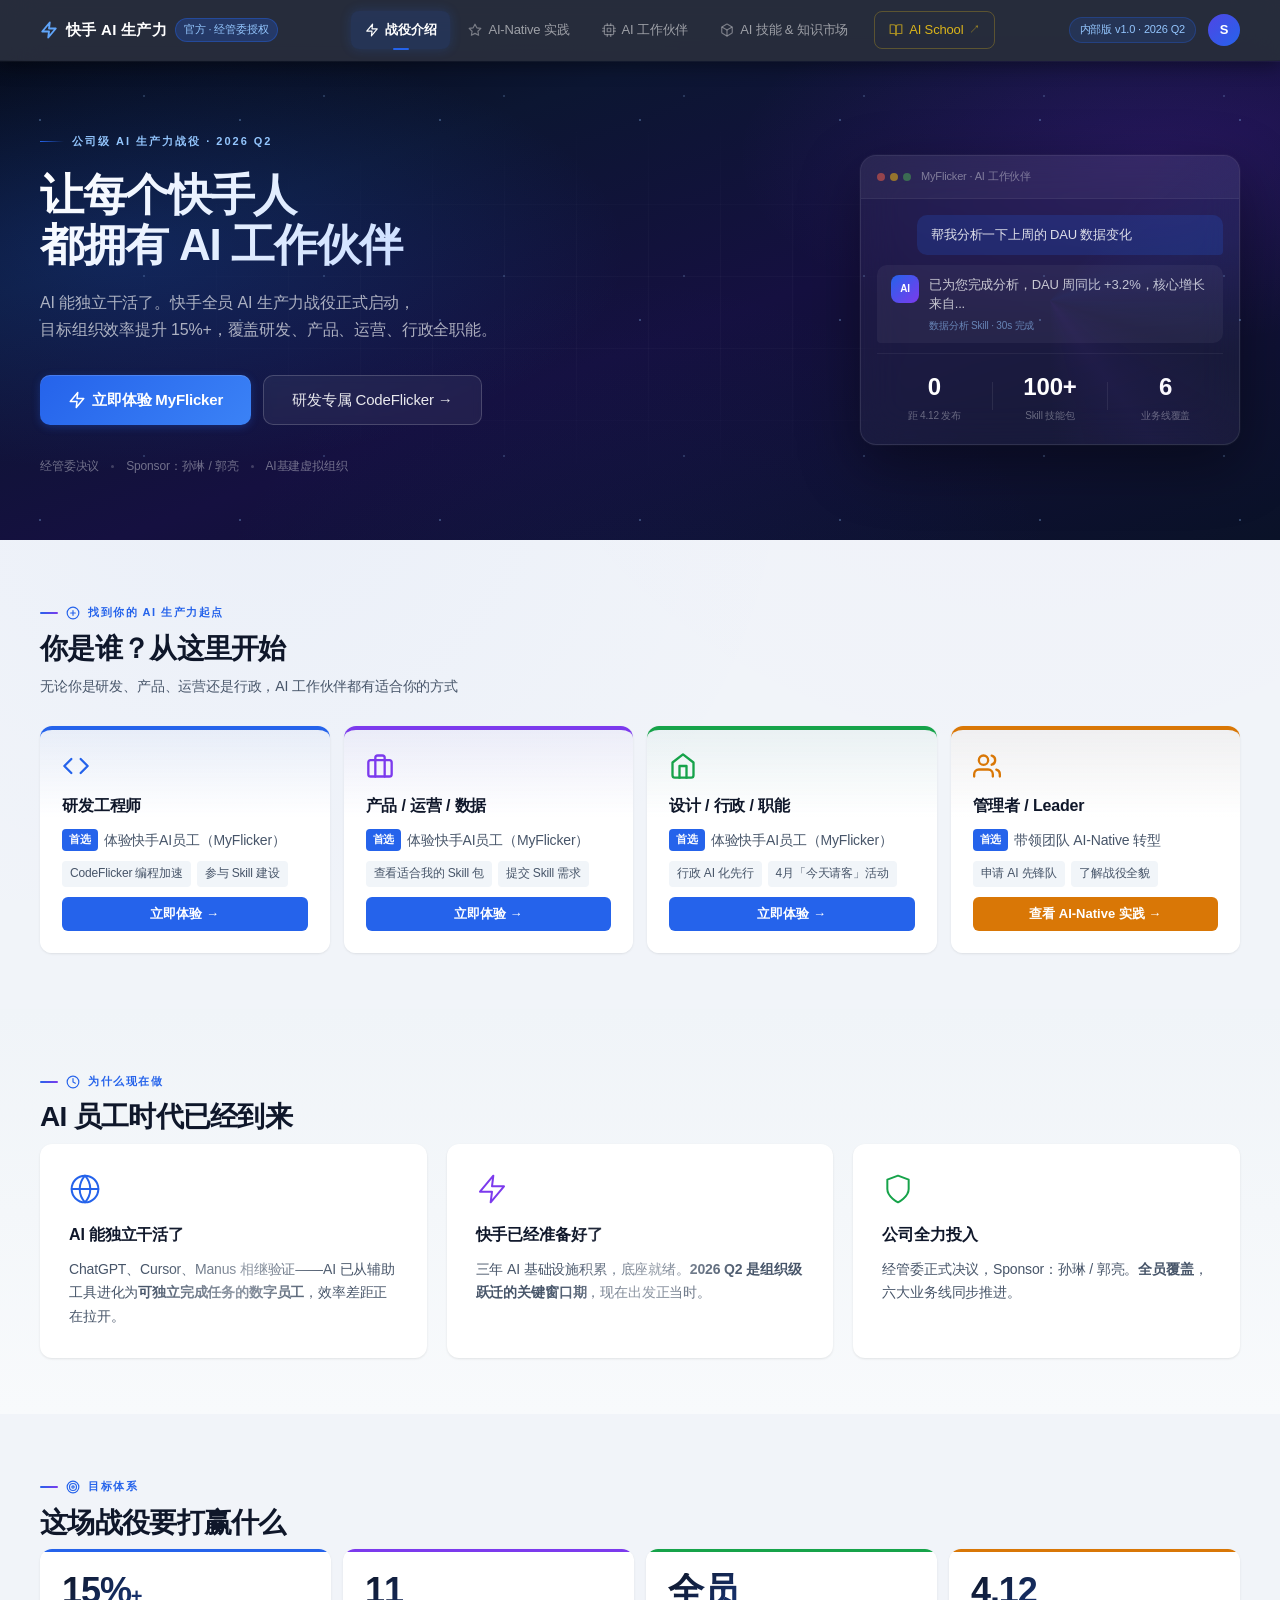
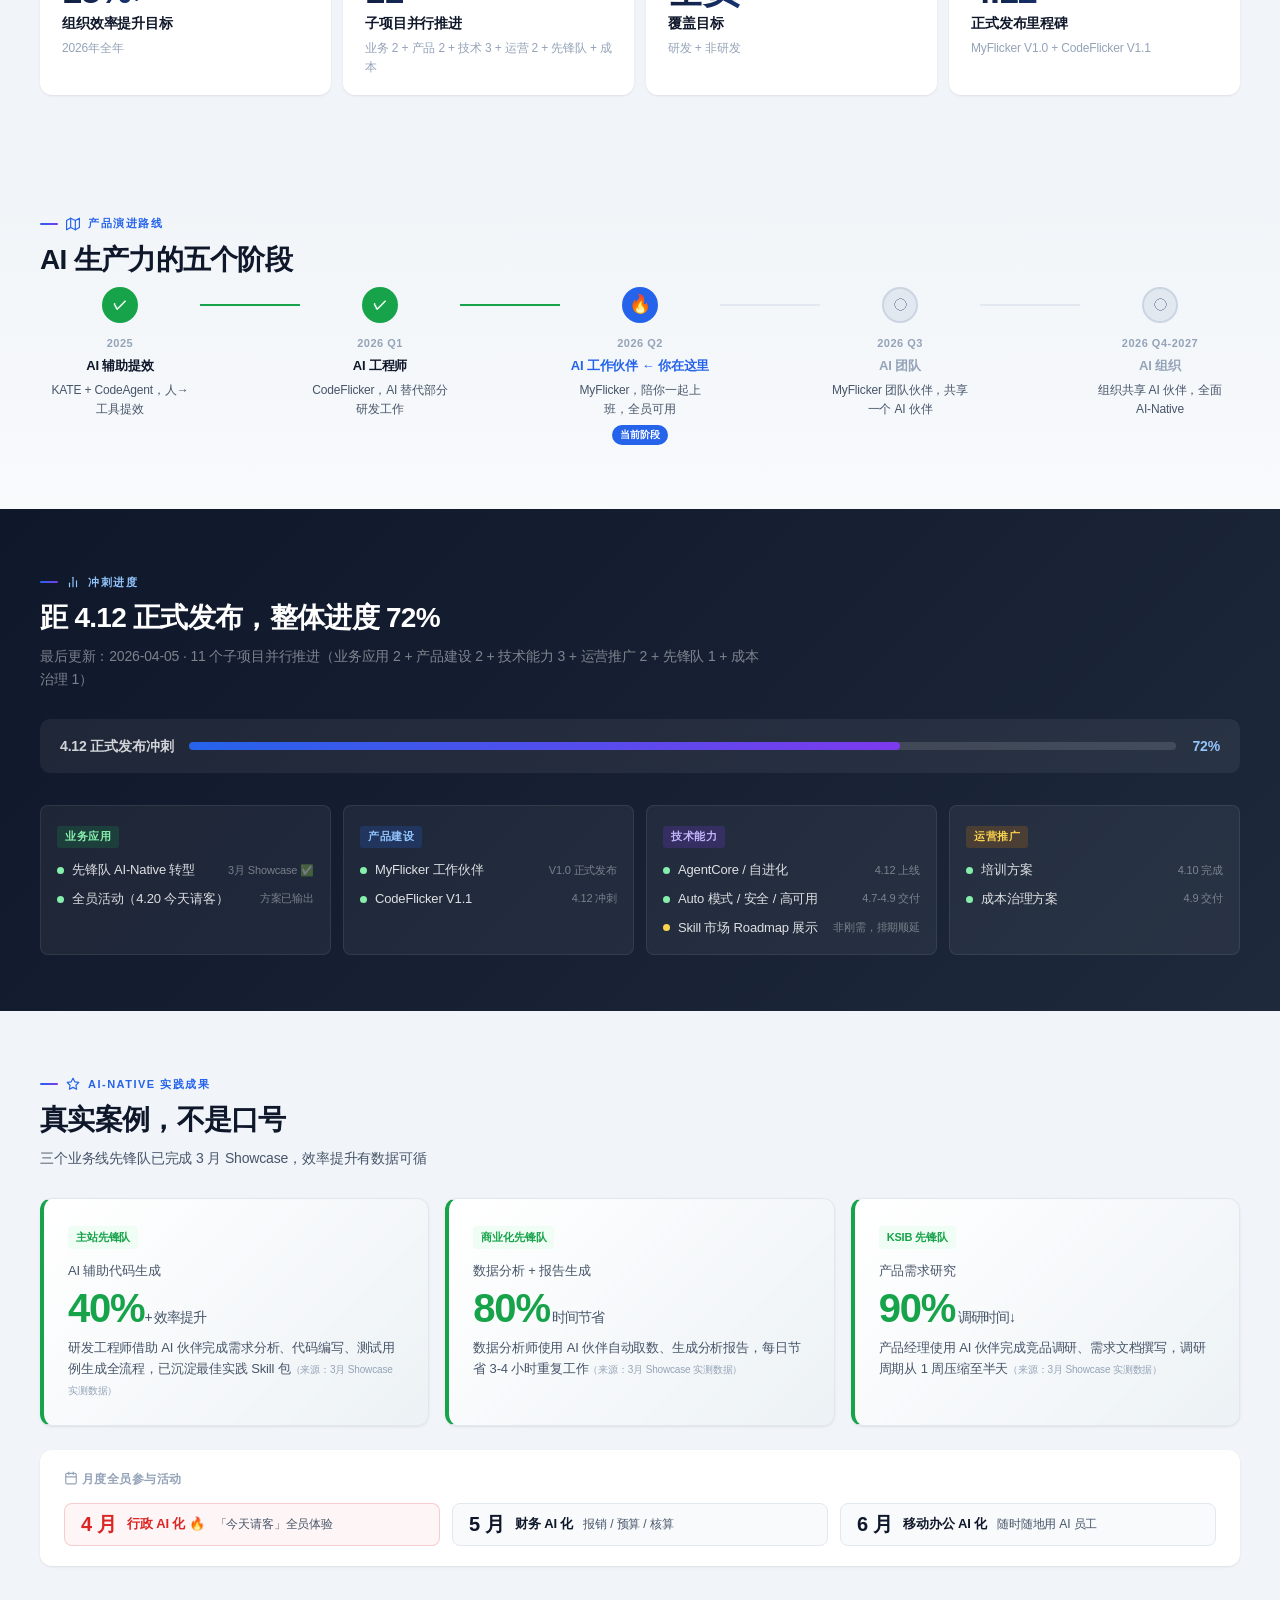
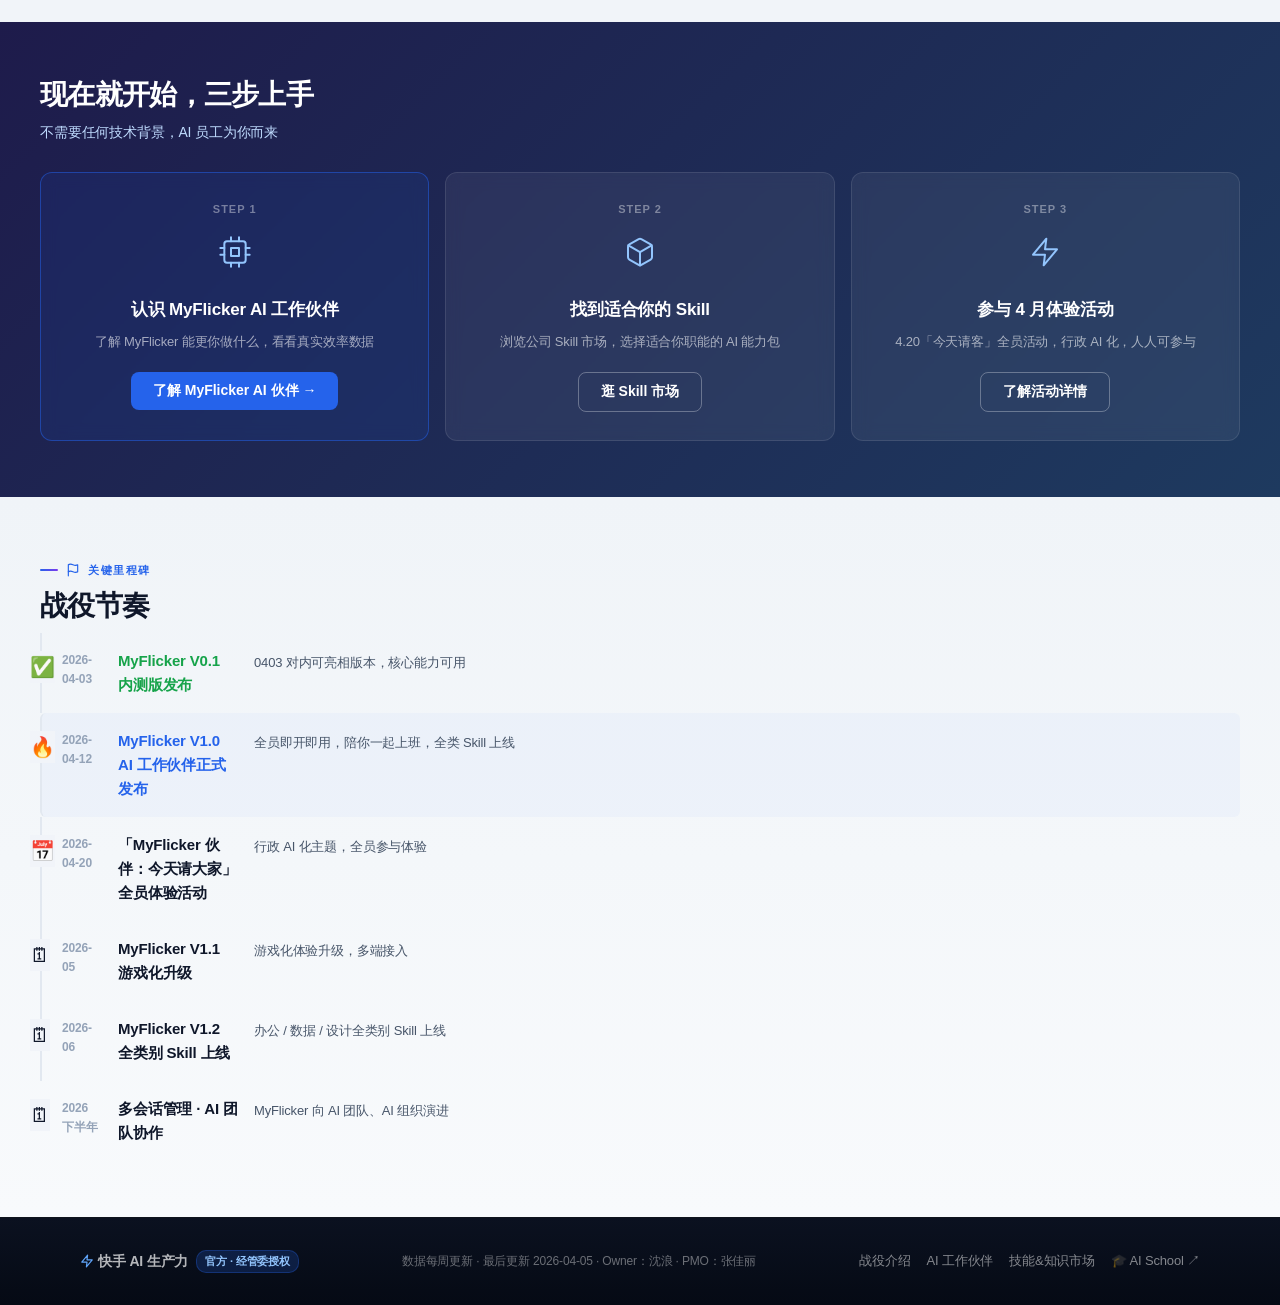
==== landing/index.html @ 892150d0 "feat: 更新AI员工Tab为AI工作伙伴定位 - Tab标题：AI员工 → AI工作伙伴 - 页面标题：认识你的数字搭档 → MyFlicker AI工作伙伴，今天起陪你一起上班 - 新增三大定位" ====
<!DOCTYPE html>
<html lang="zh-CN">
<head>
  <meta charset="UTF-8" />
  <meta name="viewport" content="width=device-width, initial-scale=1.0" />
  <title>快手 AI 生产力</title>
  <link rel="icon" type="image/svg+xml" href="favicon.svg" />
  <link rel="stylesheet" href="styles.css" />
</head>
<body>

<!-- ========== TOPBAR ========== -->
<nav id="topbar">
  <div class="topbar-inner">
    <div class="topbar-brand">
      <svg class="brand-icon" width="18" height="18" viewBox="0 0 24 24" fill="none" stroke="#60a5fa" stroke-width="2.5" stroke-linecap="round" stroke-linejoin="round"><path d="M13 2L3 14h9l-1 8 10-12h-9l1-8z"/></svg>
      <span class="brand-name">快手 AI 生产力</span>
      <span class="brand-badge">官方 · 经管委授权</span>
    </div>
    <ul class="topbar-tabs" id="mainTabs">
      <li class="tab-item active" data-tab="intro"><svg class="tab-icon" width="14" height="14" viewBox="0 0 24 24" fill="none" stroke="currentColor" stroke-width="2" stroke-linecap="round" stroke-linejoin="round"><path d="M13 2L3 14h9l-1 8 10-12h-9l1-8z"/></svg> 战役介绍</li>
      <li class="tab-item" data-tab="pioneer"><svg class="tab-icon" width="14" height="14" viewBox="0 0 24 24" fill="none" stroke="currentColor" stroke-width="2" stroke-linecap="round" stroke-linejoin="round"><polygon points="12 2 15.09 8.26 22 9.27 17 14.14 18.18 21.02 12 17.77 5.82 21.02 7 14.14 2 9.27 8.91 8.26 12 2"/></svg> AI-Native 实践</li>
      <li class="tab-item" data-tab="product"><svg class="tab-icon" width="14" height="14" viewBox="0 0 24 24" fill="none" stroke="currentColor" stroke-width="2" stroke-linecap="round" stroke-linejoin="round"><rect x="4" y="4" width="16" height="16" rx="2" ry="2"/><rect x="9" y="9" width="6" height="6"/><path d="M9 1v3M15 1v3M9 20v3M15 20v3M20 9h3M20 14h3M1 9h3M1 14h3"/></svg> AI 工作伙伴</li>
      <li class="tab-item" data-tab="skill"><svg class="tab-icon" width="14" height="14" viewBox="0 0 24 24" fill="none" stroke="currentColor" stroke-width="2" stroke-linecap="round" stroke-linejoin="round"><path d="M21 16V8a2 2 0 0 0-1-1.73l-7-4a2 2 0 0 0-2 0l-7 4A2 2 0 0 0 3 8v8a2 2 0 0 0 1 1.73l7 4a2 2 0 0 0 2 0l7-4A2 2 0 0 0 21 16z"/><polyline points="3.27 6.96 12 12.01 20.73 6.96"/><line x1="12" y1="22.08" x2="12" y2="12"/></svg> AI 技能 &amp; 知识市场</li>
      <li class="tab-item tab-item-external" onclick="window.open('https://ai-school.corp.kuaishou.com/', '_blank')" title="跳转到 AI School 学习平台"><svg class="tab-icon" width="14" height="14" viewBox="0 0 24 24" fill="none" stroke="currentColor" stroke-width="2" stroke-linecap="round" stroke-linejoin="round"><path d="M2 3h6a4 4 0 0 1 4 4v14a3 3 0 0 0-3-3H2z"/><path d="M22 3h-6a4 4 0 0 0-4 4v14a3 3 0 0 1 3-3h7z"/></svg> AI School <span class="tab-ext-icon">↗</span></li>
    </ul>
    <div class="topbar-right">
      <span class="version-badge">内部版 v1.0 · 2026 Q2</span>
      <div class="user-avatar">S</div>
    </div>
  </div>
</nav>

<!-- ========== HERO ========== -->
<section id="hero">
  <div class="hero-bg"></div>
  <div class="hero-grid-overlay"></div>
  <div class="hero-content">
    <div class="hero-left">
      <div class="hero-label">公司级 AI 生产力战役 · 2026 Q2</div>
      <h1 class="hero-title">让每个快手人<br/>都拥有 AI 工作伙伴</h1>
      <p class="hero-sub">AI 能独立干活了。快手全员 AI 生产力战役正式启动，<br/>目标组织效率提升 15%+，覆盖研发、产品、运营、行政全职能。</p>
      <div class="hero-actions">
        <a class="btn-primary" href="https://myflicker.kuaishou.com" target="_blank">
          <svg width="18" height="18" viewBox="0 0 24 24" fill="none" stroke="currentColor" stroke-width="2" stroke-linecap="round" stroke-linejoin="round" style="margin-right:6px"><path d="M13 2L3 14h9l-1 8 10-12h-9l1-8z"/></svg>
          立即体验 MyFlicker
        </a>
        <a class="btn-secondary" href="https://codeflicker.kuaishou.com" target="_blank">研发专属 CodeFlicker →</a>
      </div>
      <div class="hero-trust">
        <span class="hero-trust-item">经管委决议</span>
        <span class="hero-trust-dot"></span>
        <span class="hero-trust-item">Sponsor：孙琳 / 郭亮</span>
        <span class="hero-trust-dot"></span>
        <span class="hero-trust-item">AI基建虚拟组织</span>
      </div>
    </div>
    <div class="hero-right">
      <!-- Product visual: floating app mockup -->
      <div class="hero-product-card">
        <div class="hpc-titlebar">
          <div class="hpc-dots"><span></span><span></span><span></span></div>
          <span class="hpc-title">MyFlicker · AI 工作伙伴</span>
        </div>
        <div class="hpc-body">
          <div class="hpc-chat hpc-chat-user">帮我分析一下上周的 DAU 数据变化</div>
          <div class="hpc-chat hpc-chat-ai">
            <div class="hpc-ai-avatar">AI</div>
            <div>
              <div class="hpc-ai-text">已为您完成分析，DAU 周同比 +3.2%，核心增长来自...</div>
              <div class="hpc-ai-tag">数据分析 Skill · 30s 完成</div>
            </div>
          </div>
          <div class="hpc-metrics">
            <div class="hpc-metric">
              <div class="hpc-metric-num" id="countdownDays">—</div>
              <div class="hpc-metric-label">距 4.12 发布</div>
            </div>
            <div class="hpc-metric-divider"></div>
            <div class="hpc-metric">
              <div class="hpc-metric-num">100+</div>
              <div class="hpc-metric-label">Skill 技能包</div>
            </div>
            <div class="hpc-metric-divider"></div>
            <div class="hpc-metric">
              <div class="hpc-metric-num">6</div>
              <div class="hpc-metric-label">业务线覆盖</div>
            </div>
          </div>
        </div>
        <div class="hpc-glow"></div>
      </div>
    </div>
  </div>
</section>

<!-- ========== TABS CONTENT ========== -->
<main id="main-content">

  <!-- ====== TAB 1: 战役介绍 ====== -->
  <div class="tab-panel active" id="tab-intro">
    <!-- Section A: 用户入口矩阵 -->
    <section class="section section-entry">
      <div class="section-inner">
        <div class="section-label"><svg class="sec-icon" width="14" height="14" viewBox="0 0 24 24" fill="none" stroke="currentColor" stroke-width="2" stroke-linecap="round" stroke-linejoin="round"><circle cx="12" cy="12" r="10"/><line x1="12" y1="8" x2="12" y2="16"/><line x1="8" y1="12" x2="16" y2="12"/></svg> 找到你的 AI 生产力起点</div>
        <h2 class="section-title">你是谁？从这里开始</h2>
        <p class="section-desc">无论你是研发、产品、运营还是行政，AI 工作伙伴都有适合你的方式</p>
        <div class="entry-grid">
          <div class="entry-card entry-card-blue">
            <div class="entry-icon"><svg width="28" height="28" viewBox="0 0 24 24" fill="none" stroke="var(--accent-blue)" stroke-width="2" stroke-linecap="round" stroke-linejoin="round"><polyline points="16 18 22 12 16 6"/><polyline points="8 6 2 12 8 18"/></svg></div>
            <div class="entry-title">研发工程师</div>
            <div class="entry-primary">
              <span class="entry-badge">首选</span>体验快手AI员工（MyFlicker）
            </div>
            <div class="entry-extends">
              <span class="ext-tag">CodeFlicker 编程加速</span>
              <span class="ext-tag">参与 Skill 建设</span>
            </div>
            <button class="entry-btn" onclick="switchTab('product')">立即体验 →</button>
          </div>
          <div class="entry-card entry-card-purple">
            <div class="entry-icon"><svg width="28" height="28" viewBox="0 0 24 24" fill="none" stroke="var(--accent-purple)" stroke-width="2" stroke-linecap="round" stroke-linejoin="round"><rect x="2" y="7" width="20" height="14" rx="2" ry="2"/><path d="M16 21V5a2 2 0 0 0-2-2h-4a2 2 0 0 0-2 2v16"/></svg></div>
            <div class="entry-title">产品 / 运营 / 数据</div>
            <div class="entry-primary">
              <span class="entry-badge">首选</span>体验快手AI员工（MyFlicker）
            </div>
            <div class="entry-extends">
              <span class="ext-tag">查看适合我的 Skill 包</span>
              <span class="ext-tag">提交 Skill 需求</span>
            </div>
            <button class="entry-btn" onclick="switchTab('product')">立即体验 →</button>
          </div>
          <div class="entry-card entry-card-green">
            <div class="entry-icon"><svg width="28" height="28" viewBox="0 0 24 24" fill="none" stroke="var(--accent-green)" stroke-width="2" stroke-linecap="round" stroke-linejoin="round"><path d="M3 9l9-7 9 7v11a2 2 0 0 1-2 2H5a2 2 0 0 1-2-2z"/><polyline points="9 22 9 12 15 12 15 22"/></svg></div>
            <div class="entry-title">设计 / 行政 / 职能</div>
            <div class="entry-primary">
              <span class="entry-badge">首选</span>体验快手AI员工（MyFlicker）
            </div>
            <div class="entry-extends">
              <span class="ext-tag">行政 AI 化先行</span>
              <span class="ext-tag">4月「今天请客」活动</span>
            </div>
            <button class="entry-btn" onclick="switchTab('product')">立即体验 →</button>
          </div>
          <div class="entry-card entry-card-amber">
            <div class="entry-icon"><svg width="28" height="28" viewBox="0 0 24 24" fill="none" stroke="var(--accent-amber)" stroke-width="2" stroke-linecap="round" stroke-linejoin="round"><path d="M17 21v-2a4 4 0 0 0-4-4H5a4 4 0 0 0-4 4v2"/><circle cx="9" cy="7" r="4"/><path d="M23 21v-2a4 4 0 0 0-3-3.87"/><path d="M16 3.13a4 4 0 0 1 0 7.75"/></svg></div>
            <div class="entry-title">管理者 / Leader</div>
            <div class="entry-primary">
              <span class="entry-badge">首选</span>带领团队 AI-Native 转型
            </div>
            <div class="entry-extends">
              <span class="ext-tag">申请 AI 先锋队</span>
              <span class="ext-tag">了解战役全貌</span>
            </div>
            <button class="entry-btn entry-btn-amber" onclick="switchTab('pioneer')">查看 AI-Native 实践 →</button>
          </div>
        </div>
      </div>
    </section>

    <!-- Section B: 战役背景 -->
    <section class="section section-bg-gray">
      <div class="section-inner">
        <div class="section-label"><svg class="sec-icon" width="14" height="14" viewBox="0 0 24 24" fill="none" stroke="currentColor" stroke-width="2" stroke-linecap="round" stroke-linejoin="round"><circle cx="12" cy="12" r="10"/><polyline points="12 6 12 12 16 14"/></svg> 为什么现在做</div>
        <h2 class="section-title">AI 员工时代已经到来</h2>
        <div class="three-cols">
          <div class="col-card">
            <div class="col-icon"><svg width="32" height="32" viewBox="0 0 24 24" fill="none" stroke="var(--accent-blue)" stroke-width="1.5" stroke-linecap="round" stroke-linejoin="round"><circle cx="12" cy="12" r="10"/><line x1="2" y1="12" x2="22" y2="12"/><path d="M12 2a15.3 15.3 0 0 1 4 10 15.3 15.3 0 0 1-4 10 15.3 15.3 0 0 1-4-10 15.3 15.3 0 0 1 4-10z"/></svg></div>
            <h3>AI 能独立干活了</h3>
            <p>ChatGPT、Cursor、Manus 相继验证——AI 已从辅助工具进化为<strong>可独立完成任务的数字员工</strong>，效率差距正在拉开。</p>
          </div>
          <div class="col-card">
            <div class="col-icon"><svg width="32" height="32" viewBox="0 0 24 24" fill="none" stroke="var(--accent-purple)" stroke-width="1.5" stroke-linecap="round" stroke-linejoin="round"><path d="M13 2L3 14h9l-1 8 10-12h-9l1-8z"/></svg></div>
            <h3>快手已经准备好了</h3>
            <p>三年 AI 基础设施积累，底座就绪。<strong>2026 Q2 是组织级跃迁的关键窗口期</strong>，现在出发正当时。</p>
          </div>
          <div class="col-card">
            <div class="col-icon"><svg width="32" height="32" viewBox="0 0 24 24" fill="none" stroke="var(--accent-green)" stroke-width="1.5" stroke-linecap="round" stroke-linejoin="round"><path d="M12 22s8-4 8-10V5l-8-3-8 3v7c0 6 8 10 8 10z"/></svg></div>
            <h3>公司全力投入</h3>
            <p>经管委正式决议，Sponsor：孙琳 / 郭亮。<strong>全员覆盖</strong>，六大业务线同步推进。</p>
          </div>
        </div>
      </div>
    </section>

    <!-- Section C: 目标体系 -->
    <section class="section">
      <div class="section-inner">
        <div class="section-label"><svg class="sec-icon" width="14" height="14" viewBox="0 0 24 24" fill="none" stroke="currentColor" stroke-width="2" stroke-linecap="round" stroke-linejoin="round"><circle cx="12" cy="12" r="10"/><circle cx="12" cy="12" r="6"/><circle cx="12" cy="12" r="2"/></svg> 目标体系</div>
        <h2 class="section-title">这场战役要打赢什么</h2>
        <div class="stats-strip">
          <div class="stat-chip">
            <div class="stat-accent" style="background:var(--accent-blue)"></div>
            <div class="stat-num">15%<span class="stat-sup">+</span></div>
            <div class="stat-label">组织效率提升目标</div>
            <div class="stat-sub">2026年全年</div>
          </div>
          <div class="stat-chip">
            <div class="stat-accent" style="background:var(--accent-purple)"></div>
            <div class="stat-num">11</div>
            <div class="stat-label">子项目并行推进</div>
            <div class="stat-sub">业务 2 + 产品 2 + 技术 3 + 运营 2 + 先锋队 + 成本</div>
          </div>
          <div class="stat-chip">
            <div class="stat-accent" style="background:var(--accent-green)"></div>
            <div class="stat-num">全员</div>
            <div class="stat-label">覆盖目标</div>
            <div class="stat-sub">研发 + 非研发</div>
          </div>
          <div class="stat-chip">
            <div class="stat-accent" style="background:var(--accent-amber)"></div>
            <div class="stat-num">4.12</div>
            <div class="stat-label">正式发布里程碑</div>
            <div class="stat-sub">MyFlicker V1.0 + CodeFlicker V1.1</div>
          </div>
        </div>
      </div>
    </section>

    <!-- Section D: 五阶段演进 -->
    <section class="section section-bg-gray">
      <div class="section-inner">
        <div class="section-label"><svg class="sec-icon" width="14" height="14" viewBox="0 0 24 24" fill="none" stroke="currentColor" stroke-width="2" stroke-linecap="round" stroke-linejoin="round"><polygon points="1 6 1 22 8 18 16 22 23 18 23 2 16 6 8 2 1 6"/><line x1="8" y1="2" x2="8" y2="18"/><line x1="16" y1="6" x2="16" y2="22"/></svg> 产品演进路线</div>
        <h2 class="section-title">AI 生产力的五个阶段</h2>
        <div class="timeline-h">
          <div class="tl-item tl-done">
            <div class="tl-dot tl-dot-done">✓</div>
            <div class="tl-content">
              <div class="tl-year">2025</div>
              <div class="tl-title">AI 辅助提效</div>
              <div class="tl-desc">KATE + CodeAgent，人→工具提效</div>
            </div>
          </div>
          <div class="tl-line tl-line-done"></div>
          <div class="tl-item tl-done">
            <div class="tl-dot tl-dot-done">✓</div>
            <div class="tl-content">
              <div class="tl-year">2026 Q1</div>
              <div class="tl-title">AI 工程师</div>
              <div class="tl-desc">CodeFlicker，AI 替代部分研发工作</div>
            </div>
          </div>
          <div class="tl-line tl-line-done"></div>
          <div class="tl-item tl-current">
            <div class="tl-dot tl-dot-current">🔥</div>
            <div class="tl-content">
              <div class="tl-year">2026 Q2</div>
              <div class="tl-title">AI 工作伙伴 ← 你在这里</div>
              <div class="tl-desc">MyFlicker，陪你一起上班，全员可用</div>
            </div>
            <div class="tl-badge">当前阶段</div>
          </div>
          <div class="tl-line"></div>
          <div class="tl-item tl-future">
            <div class="tl-dot tl-dot-future">◯</div>
            <div class="tl-content">
              <div class="tl-year">2026 Q3</div>
              <div class="tl-title">AI 团队</div>
              <div class="tl-desc">MyFlicker 团队伙伴，共享一个 AI 伙伴</div>
            </div>
          </div>
          <div class="tl-line"></div>
          <div class="tl-item tl-future">
            <div class="tl-dot tl-dot-future">◯</div>
            <div class="tl-content">
              <div class="tl-year">2026 Q4-2027</div>
              <div class="tl-title">AI 组织</div>
              <div class="tl-desc">组织共享 AI 伙伴，全面 AI-Native</div>
            </div>
          </div>
        </div>
      </div>
    </section>

    <!-- Section E: 冲刺进度（精简版） -->
    <section class="section section-dark" id="section-progress">
      <div class="section-inner">
        <div class="section-label" style="color:var(--blue-300)"><svg class="sec-icon" width="14" height="14" viewBox="0 0 24 24" fill="none" stroke="currentColor" stroke-width="2" stroke-linecap="round" stroke-linejoin="round"><line x1="18" y1="20" x2="18" y2="10"/><line x1="12" y1="20" x2="12" y2="4"/><line x1="6" y1="20" x2="6" y2="14"/></svg> 冲刺进度</div>
        <h2 class="section-title" style="color:#fff">距 4.12 正式发布，整体进度 72%</h2>
        <p class="section-desc" style="color:rgba(255,255,255,0.45)">最后更新：2026-04-05 · 11 个子项目并行推进（业务应用 2 + 产品建设 2 + 技术能力 3 + 运营推广 2 + 先锋队 1 + 成本治理 1）</p>

        <div class="progress-overall" style="margin-bottom:32px">
          <div class="po-label">4.12 正式发布冲刺</div>
          <div class="po-bar"><div class="po-fill" style="width:72%"></div></div>
          <div class="po-pct">72%</div>
        </div>

        <div class="sprint-status-grid">
          <div class="sprint-cat-card">
            <div class="sprint-cat-label cat-biz">业务应用</div>
            <div class="sprint-cat-items">
              <div class="sprint-item"><span class="si-dot si-green"></span><span class="si-name">先锋队 AI-Native 转型</span><span class="si-tag">3月 Showcase ✅</span></div>
              <div class="sprint-item"><span class="si-dot si-green"></span><span class="si-name">全员活动（4.20 今天请客）</span><span class="si-tag">方案已输出</span></div>
            </div>
          </div>
          <div class="sprint-cat-card">
            <div class="sprint-cat-label cat-product">产品建设</div>
            <div class="sprint-cat-items">
              <div class="sprint-item"><span class="si-dot si-green"></span><span class="si-name">MyFlicker 工作伙伴</span><span class="si-tag">V1.0 正式发布</span></div>
              <div class="sprint-item"><span class="si-dot si-green"></span><span class="si-name">CodeFlicker V1.1</span><span class="si-tag">4.12 冲刺</span></div>
            </div>
          </div>
          <div class="sprint-cat-card">
            <div class="sprint-cat-label cat-tech">技术能力</div>
            <div class="sprint-cat-items">
              <div class="sprint-item"><span class="si-dot si-green"></span><span class="si-name">AgentCore / 自进化</span><span class="si-tag">4.12 上线</span></div>
              <div class="sprint-item"><span class="si-dot si-green"></span><span class="si-name">Auto 模式 / 安全 / 高可用</span><span class="si-tag">4.7-4.9 交付</span></div>
              <div class="sprint-item"><span class="si-dot si-yellow"></span><span class="si-name">Skill 市场 Roadmap 展示</span><span class="si-tag">非刚需，排期顺延</span></div>
            </div>
          </div>
          <div class="sprint-cat-card">
            <div class="sprint-cat-label cat-ops">运营推广</div>
            <div class="sprint-cat-items">
              <div class="sprint-item"><span class="si-dot si-green"></span><span class="si-name">培训方案</span><span class="si-tag">4.10 完成</span></div>
              <div class="sprint-item"><span class="si-dot si-green"></span><span class="si-name">成本治理方案</span><span class="si-tag">4.9 交付</span></div>
            </div>
          </div>
        </div>
      </div>
    </section>

    <!-- Section F: 先锋队成果 -->
    <section class="section" id="section-pioneer">
      <div class="section-inner">
        <div class="section-label"><svg class="sec-icon" width="14" height="14" viewBox="0 0 24 24" fill="none" stroke="currentColor" stroke-width="2" stroke-linecap="round" stroke-linejoin="round"><polygon points="12 2 15.09 8.26 22 9.27 17 14.14 18.18 21.02 12 17.77 5.82 21.02 7 14.14 2 9.27 8.91 8.26 12 2"/></svg> AI-Native 实践成果</div>
        <h2 class="section-title">真实案例，不是口号</h2>
        <p class="section-desc">三个业务线先锋队已完成 3 月 Showcase，效率提升有数据可循</p>
        <div class="pioneer-grid">
          <div class="pioneer-card">
            <div class="pioneer-tag">主站先锋队</div>
            <div class="pioneer-metric">AI 辅助代码生成</div>
            <div class="pioneer-num">40%<span class="pioneer-unit">+ 效率提升</span></div>
            <div class="pioneer-desc">研发工程师借助 AI 伙伴完成需求分析、代码编写、测试用例生成全流程，已沉淀最佳实践 Skill 包<span class="data-source">（来源：3月 Showcase 实测数据）</span></div>
          </div>
          <div class="pioneer-card">
            <div class="pioneer-tag">商业化先锋队</div>
            <div class="pioneer-metric">数据分析 + 报告生成</div>
            <div class="pioneer-num">80%<span class="pioneer-unit"> 时间节省</span></div>
            <div class="pioneer-desc">数据分析师使用 AI 伙伴自动取数、生成分析报告，每日节省 3-4 小时重复工作<span class="data-source">（来源：3月 Showcase 实测数据）</span></div>
          </div>
          <div class="pioneer-card">
            <div class="pioneer-tag">KSIB 先锋队</div>
            <div class="pioneer-metric">产品需求研究</div>
            <div class="pioneer-num">90%<span class="pioneer-unit"> 调研时间↓</span></div>
            <div class="pioneer-desc">产品经理使用 AI 伙伴完成竞品调研、需求文档撰写，调研周期从 1 周压缩至半天<span class="data-source">（来源：3月 Showcase 实测数据）</span></div>
          </div>
        </div>
        <!-- 月度参与活动 -->
        <div class="activity-strip">
          <div class="activity-label"><svg class="sec-icon" width="14" height="14" viewBox="0 0 24 24" fill="none" stroke="currentColor" stroke-width="2" stroke-linecap="round" stroke-linejoin="round"><rect x="3" y="4" width="18" height="18" rx="2" ry="2"/><line x1="16" y1="2" x2="16" y2="6"/><line x1="8" y1="2" x2="8" y2="6"/><line x1="3" y1="10" x2="21" y2="10"/></svg> 月度全员参与活动</div>
          <div class="activity-chips">
            <div class="act-chip act-chip-hot">
              <span class="act-month">4 月</span>
              <span class="act-theme">行政 AI 化 🔥</span>
              <span class="act-name">「今天请客」全员体验</span>
            </div>
            <div class="act-chip">
              <span class="act-month">5 月</span>
              <span class="act-theme">财务 AI 化</span>
              <span class="act-name">报销 / 预算 / 核算</span>
            </div>
            <div class="act-chip">
              <span class="act-month">6 月</span>
              <span class="act-theme">移动办公 AI 化</span>
              <span class="act-name">随时随地用 AI 员工</span>
            </div>
          </div>
        </div>
      </div>
    </section>

    <!-- Section G: 加入行动 CTA -->
    <section class="section section-cta">
      <div class="section-inner">
        <h2 class="section-title" style="color:#fff">现在就开始，三步上手</h2>
        <p class="section-desc" style="color:var(--blue-200)">不需要任何技术背景，AI 员工为你而来</p>
        <div class="cta-grid">
          <div class="cta-card cta-card-highlight">
            <div class="cta-step">Step 1</div>
            <div class="cta-icon"><svg width="32" height="32" viewBox="0 0 24 24" fill="none" stroke="var(--blue-300)" stroke-width="1.5" stroke-linecap="round" stroke-linejoin="round"><rect x="4" y="4" width="16" height="16" rx="2" ry="2"/><rect x="9" y="9" width="6" height="6"/><path d="M9 1v3M15 1v3M9 20v3M15 20v3M20 9h3M20 14h3M1 9h3M1 14h3"/></svg></div>
            <div class="cta-title">认识 MyFlicker AI 工作伙伴</div>
            <div class="cta-desc">了解 MyFlicker 能更你做什么，看看真实效率数据</div>
            <button class="cta-btn cta-btn-primary" onclick="switchTab('product')">了解 MyFlicker AI 伙伴 →</button>
          </div>
          <div class="cta-card">
            <div class="cta-step">Step 2</div>
            <div class="cta-icon"><svg width="32" height="32" viewBox="0 0 24 24" fill="none" stroke="var(--blue-300)" stroke-width="1.5" stroke-linecap="round" stroke-linejoin="round"><path d="M21 16V8a2 2 0 0 0-1-1.73l-7-4a2 2 0 0 0-2 0l-7 4A2 2 0 0 0 3 8v8a2 2 0 0 0 1 1.73l7 4a2 2 0 0 0 2 0l7-4A2 2 0 0 0 21 16z"/><polyline points="3.27 6.96 12 12.01 20.73 6.96"/><line x1="12" y1="22.08" x2="12" y2="12"/></svg></div>
            <div class="cta-title">找到适合你的 Skill</div>
            <div class="cta-desc">浏览公司 Skill 市场，选择适合你职能的 AI 能力包</div>
            <button class="cta-btn cta-btn-outline" onclick="switchTab('skill')">逛 Skill 市场</button>
          </div>
          <div class="cta-card">
            <div class="cta-step">Step 3</div>
            <div class="cta-icon"><svg width="32" height="32" viewBox="0 0 24 24" fill="none" stroke="var(--blue-300)" stroke-width="1.5" stroke-linecap="round" stroke-linejoin="round"><path d="M13 2L3 14h9l-1 8 10-12h-9l1-8z"/></svg></div>
            <div class="cta-title">参与 4 月体验活动</div>
            <div class="cta-desc">4.20「今天请客」全员活动，行政 AI 化，人人可参与</div>
            <button class="cta-btn cta-btn-outline">了解活动详情</button>
          </div>
        </div>
      </div>
    </section>

    <!-- Section H: 里程碑时间轴 -->
    <section class="section section-bg-gray">
      <div class="section-inner">
        <div class="section-label"><svg class="sec-icon" width="14" height="14" viewBox="0 0 24 24" fill="none" stroke="currentColor" stroke-width="2" stroke-linecap="round" stroke-linejoin="round"><path d="M4 15s1-1 4-1 5 2 8 2 4-1 4-1V3s-1 1-4 1-5-2-8-2-4 1-4 1z"/><line x1="4" y1="22" x2="4" y2="15"/></svg> 关键里程碑</div>
        <h2 class="section-title">战役节奏</h2>
        <div class="milestones-v">
          <div class="mv-item mv-done">
            <div class="mv-dot">✅</div>
            <div class="mv-date">2026-04-03</div>
            <div class="mv-title">MyFlicker V0.1 内测版发布</div>
            <div class="mv-desc">0403 对内可亮相版本，核心能力可用</div>
          </div>
          <div class="mv-item mv-hot">
            <div class="mv-dot">🔥</div>
            <div class="mv-date">2026-04-12</div>
            <div class="mv-title">MyFlicker V1.0 AI 工作伙伴正式发布</div>
            <div class="mv-desc">全员即开即用，陪你一起上班，全类 Skill 上线</div>
          </div>
          <div class="mv-item mv-plan">
            <div class="mv-dot">📅</div>
            <div class="mv-date">2026-04-20</div>
            <div class="mv-title">「MyFlicker 伙伴：今天请大家」全员体验活动</div>
            <div class="mv-desc">行政 AI 化主题，全员参与体验</div>
          </div>
          <div class="mv-item mv-plan">
            <div class="mv-dot">🗓</div>
            <div class="mv-date">2026-05</div>
            <div class="mv-title">MyFlicker V1.1 游戏化升级</div>
            <div class="mv-desc">游戏化体验升级，多端接入</div>
          </div>
          <div class="mv-item mv-plan">
            <div class="mv-dot">🗓</div>
            <div class="mv-date">2026-06</div>
            <div class="mv-title">MyFlicker V1.2 全类别 Skill 上线</div>
            <div class="mv-desc">办公 / 数据 / 设计全类别 Skill 上线</div>
          </div>
          <div class="mv-item mv-plan">
            <div class="mv-dot">🗓</div>
            <div class="mv-date">2026 下半年</div>
            <div class="mv-title">多会话管理 · AI 团队协作</div>
            <div class="mv-desc">MyFlicker 向 AI 团队、AI 组织演进</div>
          </div>
        </div>
      </div>
    </section>
  </div><!-- /tab-intro -->

  <!-- ====== TAB 2: AI 工作伙伴 ====== -->
  <div class="tab-panel" id="tab-product">

    <!-- Section A: 产品对比 + 效率大数字 合并 -->
    <section class="section">
      <div class="section-inner">
        <div class="section-label"><svg class="sec-icon" width="14" height="14" viewBox="0 0 24 24" fill="none" stroke="currentColor" stroke-width="2" stroke-linecap="round" stroke-linejoin="round"><rect x="4" y="4" width="16" height="16" rx="2" ry="2"/><rect x="9" y="9" width="6" height="6"/><path d="M9 1v3M15 1v3M9 20v3M15 20v3M20 9h3M20 14h3M1 9h3M1 14h3"/></svg> 快手 AI 工作伙伴</div>
        <h2 class="section-title">MyFlicker：你的 AI 工作伙伴，今天起陪你一起上班</h2>
        <p class="section-desc">不是来替代你的，而是陪你一起把工作做得更好——两种接入方式，全员即开即用</p>

        <!-- 双产品对比（新版：卡片横向，自适应折叠）-->
        <div class="pc2-wrap">
          <div class="pc2-card">
            <div class="pc2-left">
              <div class="pc2-icon"><svg width="24" height="24" viewBox="0 0 24 24" fill="none" stroke="var(--accent-blue)" stroke-width="2" stroke-linecap="round" stroke-linejoin="round"><polyline points="16 18 22 12 16 6"/><polyline points="8 6 2 12 8 18"/></svg></div>
              <div>
                <div class="pc2-name">CodeFlicker</div>
                <div class="pc2-tag">研发专属</div>
              </div>
            </div>
            <div class="pc2-body">
              <p class="pc2-desc">IDE 插件，内嵌 VSCode / JetBrains，为研发工程师定制。代码生成、智能补全、跨仓研究、Auto Fix，编码全链路 AI 化。</p>
              <div class="pc2-for">👨‍💻 适合：研发工程师</div>
            </div>
            <a class="pc2-btn" href="https://codeflicker.kuaishou.com" target="_blank">安装 →</a>
          </div>
          <div class="pc2-connector">
            <div class="pc2-conn-line"></div>
            <div class="pc2-conn-label">共用底层 AgentOS</div>
            <div class="pc2-conn-line"></div>
          </div>
          <div class="pc2-card pc2-card-featured">
            <div class="pc2-left">
              <div class="pc2-icon"><svg width="24" height="24" viewBox="0 0 24 24" fill="none" stroke="var(--accent-purple)" stroke-width="2" stroke-linecap="round" stroke-linejoin="round"><rect x="4" y="4" width="16" height="16" rx="2" ry="2"/><rect x="9" y="9" width="6" height="6"/><path d="M9 1v3M15 1v3M9 20v3M15 20v3M20 9h3M20 14h3M1 9h3M1 14h3"/></svg></div>
              <div>
                <div class="pc2-name">MyFlicker</div>
                <div class="pc2-tag pc2-tag-new">全员版 · 4.20 正式发布</div>
              </div>
            </div>
            <div class="pc2-body">
              <p class="pc2-desc">KIM 对话界面，无需安装，任何快手人即开即用。你不需要懂技术，只需要告诉我你想要什么——100+ 职能 Skill，研发、产品、运营、数据、行政全岗位覆盖。</p>
              <div class="pc2-for">🌐 适合：全员 · 4.20 正式发布</div>
            </div>
            <a class="pc2-btn pc2-btn-primary" href="https://myflicker.kuaishou.com" target="_blank">立即体验 →</a>
          </div>
        </div>

        <!-- 三大定位介绍（新增）-->
        <div class="mf-positions">
          <div class="mf-pos-card">
            <div class="mf-pos-icon">⚡</div>
            <div class="mf-pos-title">全能伙伴</div>
            <div class="mf-pos-desc">能一起干的事，没有边界。软件研发、数据分析、办公协同、汇报创作、行政服务……100+ Skill 持续扩展</div>
          </div>
          <div class="mf-pos-card">
            <div class="mf-pos-icon">🛡️</div>
            <div class="mf-pos-title">靠谱搭档</div>
            <div class="mf-pos-desc">随时在、守得住、大活一起扛。7×24 在线，Long Task 连跑 6 小时，Agent Teams 并行协作</div>
          </div>
          <div class="mf-pos-card">
            <div class="mf-pos-icon">🌱</div>
            <div class="mf-pos-title">成长队友</div>
            <div class="mf-pos-desc">越用越懂你的风格。你的习惯、偏好、工作方式被持续记住——第一天磨合，用久了是老搭档</div>
          </div>
        </div>

        <!-- 效率数字（重新设计：横向条形，4列网格）-->
        <div class="eff2-grid">
          <div class="eff2-card">
            <div class="eff2-accent" style="background:var(--accent-blue)"></div>
            <div class="eff2-role">👨‍💻 研发工程师</div>
            <div class="eff2-num" style="color:var(--accent-blue)">+40%</div>
            <div class="eff2-label">开发效率</div>
            <div class="eff2-scene">代码生成 · 需求澄清 · Auto Fix</div>
          </div>
          <div class="eff2-card">
            <div class="eff2-accent" style="background:var(--accent-purple)"></div>
            <div class="eff2-role">📋 产品经理</div>
            <div class="eff2-num" style="color:var(--accent-purple)">-90%</div>
            <div class="eff2-label">竞品调研时间</div>
            <div class="eff2-scene">竞品分析 · 需求文档 · 洞察</div>
          </div>
          <div class="eff2-card">
            <div class="eff2-accent" style="background:var(--accent-green)"></div>
            <div class="eff2-role">📊 数据分析师</div>
            <div class="eff2-num" style="color:var(--accent-green)">-80%</div>
            <div class="eff2-label">报表制作时间</div>
            <div class="eff2-scene">自动取数 · 可视化 · 洞察生成</div>
          </div>
          <div class="eff2-card">
            <div class="eff2-accent" style="background:var(--accent-amber)"></div>
            <div class="eff2-role">🏢 行政 / HR</div>
            <div class="eff2-num" style="color:var(--accent-amber)">-70%</div>
            <div class="eff2-label">重复工作时间</div>
            <div class="eff2-scene">会议纪要 · 行政服务 · 文档</div>
          </div>
        </div>
        <p class="eff2-note">来源：3月 Showcase 先锋队实测数据</p>
      </div>
    </section>

    <!-- Section B: 四大核心能力（重新设计：2×2 网格，左右分栏）-->
    <section class="section section-bg-gray">
      <div class="section-inner">
        <div class="section-label"><svg class="sec-icon" width="14" height="14" viewBox="0 0 24 24" fill="none" stroke="currentColor" stroke-width="2" stroke-linecap="round" stroke-linejoin="round"><path d="M13 2L3 14h9l-1 8 10-12h-9l1-8z"/></svg> 核心能力</div>
        <h2 class="section-title">和你一起干活：三大核心能力</h2>
        <div class="ab2-grid">
          <div class="ab2-card">
            <div class="ab2-icon-wrap" style="background:#eff6ff"><svg width="22" height="22" viewBox="0 0 24 24" fill="none" stroke="var(--accent-blue)" stroke-width="2" stroke-linecap="round" stroke-linejoin="round"><path d="M18 8A6 6 0 0 0 6 8c0 7-3 9-3 9h18s-3-2-3-9"/><path d="M13.73 21a2 2 0 0 1-3.46 0"/></svg></div>
            <div class="ab2-content">
              <div class="ab2-title">随叫随到，7×24 在线</div>
              <div class="ab2-desc">KIM 发一条消息，立即响应。合上电脑，任务还在云端继续推进，完成后通知你</div>
              <div class="ab2-tech">Remote Agent · KIM 集成</div>
            </div>
          </div>
          <div class="ab2-card">
            <div class="ab2-icon-wrap" style="background:#faf5ff"><svg width="22" height="22" viewBox="0 0 24 24" fill="none" stroke="var(--accent-purple)" stroke-width="2" stroke-linecap="round" stroke-linejoin="round"><circle cx="12" cy="12" r="10"/><polyline points="12 6 12 12 16 14"/></svg></div>
            <div class="ab2-content">
              <div class="ab2-title">大活一起扛，不需要盯着</div>
              <div class="ab2-desc">Long Task 连跑 6 小时，自动执行→验证→修复循环。遇到复杂大任务，召唤多 Agent 并行协作</div>
              <div class="ab2-tech">Long Task · Agent Teams · 自动修复</div>
            </div>
          </div>
          <div class="ab2-card">
            <div class="ab2-icon-wrap" style="background:#f0fdf4"><svg width="22" height="22" viewBox="0 0 24 24" fill="none" stroke="var(--accent-green)" stroke-width="2" stroke-linecap="round" stroke-linejoin="round"><path d="M21 16V8a2 2 0 0 0-1-1.73l-7-4a2 2 0 0 0-2 0l-7 4A2 2 0 0 0 3 8v8a2 2 0 0 0 1 1.73l7 4a2 2 0 0 0 2 0l7-4A2 2 0 0 0 21 16z"/><polyline points="3.27 6.96 12 12.01 20.73 6.96"/><line x1="12" y1="22.08" x2="12" y2="12"/></svg></div>
            <div class="ab2-content">
              <div class="ab2-title">什么都能一起做</div>
              <div class="ab2-desc">100+ 公司级 Skill 覆盖软件研发 · 数据分析 · 办公协同 · 汇报创作 · 行政服务 · 技术运维，随时切换</div>
              <div class="ab2-tech">公司级 Skill 市场 · 100+ 能力</div>
            </div>
          </div>
          <div class="ab2-card">
            <div class="ab2-icon-wrap" style="background:#fff7ed"><svg width="22" height="22" viewBox="0 0 24 24" fill="none" stroke="var(--accent-amber)" stroke-width="2" stroke-linecap="round" stroke-linejoin="round"><path d="M12 20h9"/><path d="M16.5 3.5a2.121 2.121 0 0 1 3 3L7 19l-4 1 1-4L16.5 3.5z"/></svg></div>
            <div class="ab2-content">
              <div class="ab2-title">越用越像你的风格</div>
              <div class="ab2-desc">你的工作习惯、技术偏好被持续感知记忆。今天纠正过的，明天不再重犯。用久了，就是你的老搭档</div>
              <div class="ab2-tech">自进化体系 · 长期记忆</div>
            </div>
          </div>
        </div>
      </div>
    </section>

    <!-- Section C: 版本路线（横向时间线，参考演进之路样式）-->
    <section class="section">
      <div class="section-inner">
        <div class="section-label"><svg class="sec-icon" width="14" height="14" viewBox="0 0 24 24" fill="none" stroke="currentColor" stroke-width="2" stroke-linecap="round" stroke-linejoin="round"><polygon points="1 6 1 22 8 18 16 22 23 18 23 2 16 6 8 2 1 6"/><line x1="8" y1="2" x2="8" y2="18"/><line x1="16" y1="6" x2="16" y2="22"/></svg> 产品路线图</div>
        <h2 class="section-title">MyFlicker 成长路线图</h2>
        <p class="section-desc">同一个伙伴，协作半径不断扩大——从个人伙伴，到团队伙伴，再到组织伙伴</p>

        <!-- 横向时间线 -->
        <div class="htl-wrapper">
          <!-- 时间线主体 -->
          <div class="htl-track">
            <!-- 连接线 -->
            <div class="htl-line"></div>
            <!-- 共用底层标注：从节点3开始覆盖右侧 -->
            <div class="htl-shared-bar">共用底层：AgentOS（AgentCore · 全域 Skill · Auto · 安全体系）</div>

            <!-- 节点 1: 2024-2025 Kwaipilot -->
            <div class="htl-node htl-node-done">
              <div class="htl-dot htl-dot-done">
                <svg width="14" height="14" viewBox="0 0 24 24" fill="none" stroke="currentColor" stroke-width="2.5"><polyline points="20 6 9 17 4 12"/></svg>
              </div>
              <div class="htl-date">2024—2025</div>
              <div class="htl-card htl-card-done">
                <div class="htl-card-tag htl-tag-done">✓ 已沉淀</div>
                <div class="htl-card-name">Kwaipilot</div>
                <div class="htl-card-desc">AI IDE + CLI<br/>代码补全 · 任务级生成<br/>研发覆盖率 70%</div>
              </div>
            </div>

            <!-- 节点 2: 1月30日 CodeFlicker 1.0 -->
            <div class="htl-node htl-node-done">
              <div class="htl-dot htl-dot-done">
                <svg width="14" height="14" viewBox="0 0 24 24" fill="none" stroke="currentColor" stroke-width="2.5"><path d="M13 2L3 14h9l-1 8 10-12h-9l1-8z"/></svg>
              </div>
              <div class="htl-date">1 月 30 日</div>
              <div class="htl-card htl-card-done">
                <div class="htl-card-tag htl-tag-done">✅ 已发布</div>
                <div class="htl-card-name">CodeFlicker 1.0</div>
                <div class="htl-card-desc">四大 Agent 核心能力<br/>AI 代码贡献率 30%→50%<br/>研发覆盖率 90%+</div>
              </div>
            </div>

            <!-- 节点 3: 4月12日 MyFlicker 0.1 内部测试 -->
            <div class="htl-node htl-node-done">
              <div class="htl-dot htl-dot-done">
                <svg width="14" height="14" viewBox="0 0 24 24" fill="none" stroke="currentColor" stroke-width="2.5"><polyline points="20 6 9 17 4 12"/></svg>
              </div>
              <div class="htl-date">4 月 12 日</div>
              <div class="htl-card htl-card-done">
                <div class="htl-card-tag htl-tag-done">✅ 内部测试</div>
                <div class="htl-card-name">MyFlicker 0.1</div>
                <div class="htl-card-desc">核心 AI 伙伴体验<br/>行政服务类 Skill 上线<br/>官方 Skill 门户启动</div>
              </div>
            </div>

            <!-- 节点 4: 4月20日 MyFlicker 1.0 个人伙伴 -->
            <div class="htl-node htl-node-hot">
              <div class="htl-dot htl-dot-hot">
                <svg width="14" height="14" viewBox="0 0 24 24" fill="none" stroke="currentColor" stroke-width="2.5"><polygon points="12 2 15.09 8.26 22 9.27 17 14.14 18.18 21.02 12 17.77 5.82 21.02 7 14.14 2 9.27 8.91 8.26 12 2"/></svg>
              </div>
              <div class="htl-date htl-date-active">4 月 20 日</div>
              <div class="htl-card htl-card-hot">
                <div class="htl-card-tag htl-tag-hot">🚀 正式发布</div>
                <div class="htl-card-name">MyFlicker 1.0 <span style="font-size:11px;font-weight:500;color:#7c3aed;background:#f5f3ff;padding:1px 6px;border-radius:4px;margin-left:4px">个人伙伴</span></div>
                <div class="htl-card-desc">
                  全员 AI 工作伙伴正式上线<br/>
                  全类 Skill · 游戏化体验<br/>
                  「陪你把任务做完」
                </div>
                <a class="htl-card-cta" href="https://myflicker.kuaishou.com" target="_blank">立即体验 MyFlicker →</a>
              </div>
            </div>

            <!-- 节点 5: 团队版 -->
            <div class="htl-node htl-node-plan">
              <div class="htl-dot htl-dot-plan">
                <svg width="14" height="14" viewBox="0 0 24 24" fill="none" stroke="currentColor" stroke-width="2"><path d="M17 21v-2a4 4 0 0 0-4-4H5a4 4 0 0 0-4 4v2"/><circle cx="9" cy="7" r="4"/><path d="M23 21v-2a4 4 0 0 0-3-3.87"/><path d="M16 3.13a4 4 0 0 1 0 7.75"/></svg>
              </div>
              <div class="htl-date">2026 下半年</div>
              <div class="htl-card htl-card-plan">
                <div class="htl-card-tag htl-tag-plan">📅 规划中</div>
                <div class="htl-card-name">MyFlicker 2.0 <span style="font-size:11px;font-weight:500;color:#64748b;background:#f1f5f9;padding:1px 6px;border-radius:4px;margin-left:4px">团队伙伴</span></div>
                <div class="htl-card-desc">团队共享一个伙伴<br/>对齐目标 · 知识不随人走<br/>「我们和伙伴一起干」</div>
              </div>
            </div>

            <!-- 节点 6: 组织版 -->
            <div class="htl-node htl-node-plan">
              <div class="htl-dot htl-dot-plan">
                <svg width="14" height="14" viewBox="0 0 24 24" fill="none" stroke="currentColor" stroke-width="2"><rect x="2" y="7" width="20" height="14" rx="2"/><path d="M16 7V5a2 2 0 0 0-2-2h-4a2 2 0 0 0-2 2v2"/><line x1="12" y1="12" x2="12" y2="16"/><line x1="10" y1="14" x2="14" y2="14"/></svg>
              </div>
              <div class="htl-date">2026 年底</div>
              <div class="htl-card htl-card-plan">
                <div class="htl-card-tag htl-tag-plan">✦ 展望</div>
                <div class="htl-card-name">MyFlicker x.0 <span style="font-size:11px;font-weight:500;color:#64748b;background:#f1f5f9;padding:1px 6px;border-radius:4px;margin-left:4px">组织伙伴</span></div>
                <div class="htl-card-desc">组织级 AI 能力底座<br/>跨团队协作 · 方法论沉淀<br/>「组织和伙伴共同进化」</div>
              </div>
            </div>
          </div>

          <!-- 底部阶段标签 -->
          <div class="htl-stages">
            <div class="htl-stage">阶段①② · AI 工具</div>
            <div class="htl-stage htl-stage-active">阶段③ · 个人伙伴</div>
            <div class="htl-stage htl-stage-semi">阶段④ · 团队伙伴</div>
            <div class="htl-stage htl-stage-dim">阶段⑤ · 组织伙伴</div>
          </div>
        </div>

        <!-- 伙伴成长叙事 -->
        <div class="partner-growth-note">
          <div class="pgn-title">📌 这是同一个伙伴，在三个协作半径上的成长故事</div>
          <div class="pgn-items">
            <div class="pgn-item"><span class="pgn-stage">我和伙伴</span><span class="pgn-desc">你告诉我你想要什么，我们一起把事做完</span></div>
            <div class="pgn-arrow">→</div>
            <div class="pgn-item"><span class="pgn-stage">我们和伙伴</span><span class="pgn-desc">团队的目标对齐、知识共享，也有我陪着一起做</span></div>
            <div class="pgn-arrow">→</div>
            <div class="pgn-item"><span class="pgn-stage">组织和伙伴</span><span class="pgn-desc">全公司的方法论、最佳实践，都有我参与沉淀</span></div>
          </div>
        </div>

        <!-- 技术说明（精简版）-->
        <div class="tech-note-open">
          <div class="tech-note-title">🔧 底层架构（研发同学选看）</div>
          <div class="tech-note-body">
            <p>MyFlicker 底层由 <strong>AgentOS</strong> 驱动：AgentCore（任务规划引擎）+ 公司级全域 Skill 市场 + Auto 调度 + 安全体系。企业级安全可控，数据不出域，所有 Skill 均经过六阶段安全审核。</p>
            <p class="tech-note-muted">CodeFlicker（研发专属）与 MyFlicker 共用同一套 AgentOS 底层——同一个大脑，两种接入界面，陪不同人一起工作。</p>
          </div>
        </div>
      </div>
    </section>
  </div><!-- /tab-product -->

  <!-- ====== TAB 3: AI Skill 市场（内容由 skill-content.js 渲染）====== -->
  <div class="tab-panel" id="tab-skill"></div>

  <!-- ====== TAB 5: 先锋队 ====== -->
  <div class="tab-panel" id="tab-pioneer"></div>

  <!-- ====== TAB 4: AI 知识库（已合并入技能&知识市场）====== -->
  <div class="tab-panel" id="tab-knowledge" style="display:none">
    <section class="section section-coming">
      <div class="section-inner" style="text-align:center">
        <div class="coming-icon">📚</div>
        <div class="section-label">AI 生产力知识库</div>
        <h2 class="section-title">快手内部 AI 实践沉淀</h2>
        <p class="section-desc">正在建设中，将汇聚先锋队最佳实践、使用教程、效率数据报告</p>
        <div class="coming-grid">
          <div class="coming-card coming-blur">
            <div class="coming-card-icon">📖</div>
            <div class="coming-card-title">最佳实践案例库</div>
            <div class="coming-card-desc">先锋队 Showcase 沉淀，各业务线真实案例</div>
            <div class="coming-lock">🔒 建设中</div>
          </div>
          <div class="coming-card coming-blur">
            <div class="coming-card-icon">🎓</div>
            <div class="coming-card-title">AI 工具使用教程</div>
            <div class="coming-card-desc">MyFlicker AI 工作伙伴上手指南，零基础可用</div>
            <div class="coming-lock">🔒 建设中</div>
          </div>
          <div class="coming-card coming-blur">
            <div class="coming-card-icon">📊</div>
            <div class="coming-card-title">效率提升数据报告</div>
            <div class="coming-card-desc">各通道实测数据，可量化的效率提升</div>
            <div class="coming-lock">🔒 建设中</div>
          </div>
        </div>
        <p class="coming-contact">内容建设中，如有贡献意向，联系 PMO 张佳丽</p>
      </div>
    </section>
  </div><!-- /tab-knowledge -->

</main><!-- /main-content -->

<!-- ========== FOOTER ========== -->
<footer id="footer">
  <div class="footer-inner">
    <div class="footer-brand">
      <span><svg width="14" height="14" viewBox="0 0 24 24" fill="none" stroke="#60a5fa" stroke-width="2" stroke-linecap="round" stroke-linejoin="round" style="vertical-align:-2px;margin-right:4px"><path d="M13 2L3 14h9l-1 8 10-12h-9l1-8z"/></svg>快手 AI 生产力</span>
      <span class="footer-badge">官方 · 经管委授权</span>
    </div>
    <div class="footer-meta">
      数据每周更新 · 最后更新 2026-04-05 · Owner：沈浪 · PMO：张佳丽
    </div>
    <div class="footer-links">
      <a href="#" onclick="switchTab('intro')">战役介绍</a>
      <a href="#" onclick="switchTab('product')">AI 工作伙伴</a>
      <a href="#" onclick="switchTab('skill')">技能&知识市场</a>
      <a href="https://ai-school.corp.kuaishou.com/" target="_blank">🎓 AI School ↗</a>
    </div>
  </div>
</footer>

<!-- ========== SKILL MODAL ========== -->
<div id="skillModal" class="modal-overlay" onclick="closeModal(event)">
  <div class="modal-box" id="modalBox">
    <div class="modal-header" id="modalHeader">
      <h3 id="modalTitle">技能包详情</h3>
      <button class="modal-close" onclick="closeModal()">✕</button>
    </div>
    <div class="modal-body" id="modalBody"></div>
  </div>
</div>

<script src="app.js"></script>
<script src="skill-data.js"></script>
<script src="skill-content.js"></script>
<script src="pioneer-data.js"></script>
<script src="pioneer-content.js"></script>
</body>
</html>
---- landing/styles.css ----
/* ===== CSS VARIABLES ===== */
:root {
  --bg-page: #f1f4f9;
  --bg-card: #ffffff;
  --bg-dark: #0b1120;
  --bg-dark2: #1e1b4b;
  --text-primary: #0f172a;
  --text-secondary: #475569;
  --text-muted: #94a3b8;
  --accent-blue: #2563eb;
  --accent-purple: #7c3aed;
  --accent-green: #16a34a;
  --accent-amber: #d97706;
  --accent-red: #dc2626;
  --blue-200: #bfdbfe;
  --blue-300: #93c5fd;
  --border: #e2e8f0;
  --shadow-xs: 0 1px 2px rgba(0,0,0,0.04);
  --shadow-sm: 0 1px 3px rgba(0,0,0,0.06), 0 1px 2px rgba(0,0,0,0.04);
  --shadow-md: 0 4px 12px rgba(0,0,0,0.07), 0 2px 4px rgba(0,0,0,0.04);
  --shadow-lg: 0 10px 40px rgba(0,0,0,0.1), 0 4px 12px rgba(0,0,0,0.05);
  --shadow-glow-blue: 0 4px 20px rgba(37,99,235,0.15);
  --shadow-glow-purple: 0 4px 20px rgba(124,58,237,0.15);
  --shadow-glow-green: 0 4px 20px rgba(22,163,74,0.15);
  --radius: 12px;
  --radius-sm: 8px;
  --radius-lg: 16px;
  --ease-out: cubic-bezier(0.16, 1, 0.3, 1);
  --ease-spring: cubic-bezier(0.34, 1.56, 0.64, 1);
  --font: -apple-system, "SF Pro Display", "SF Pro Text", "PingFang SC", "Segoe UI", Inter, Helvetica, Arial, sans-serif;
  /* Skill layer colors */
  --l4-color: #16a34a; --l4-bg: #f0fdf4; --l4-border: #bbf7d0;
  --l3-color: #7c3aed; --l3-bg: #faf5ff; --l3-border: #ddd6fe;
  --l2-color: #0369a1; --l2-bg: #f0f9ff; --l2-border: #bae6fd;
  --l1-color: #dc2626; --l1-bg: #fef2f2; --l1-border: #fecaca;
  /* Skill status colors */
  --done-color: #16a34a; --done-bg: #f0fdf4;
  --canary-color: #7c3aed; --canary-bg: #faf5ff;
  --wip-color: #b45309; --wip-bg: #fffbeb;
  --plan-color: #6b7280; --plan-bg: #f9fafb;
}

/* ===== RESET ===== */
*, *::before, *::after { box-sizing: border-box; margin: 0; padding: 0; }
html { scroll-behavior: smooth; -webkit-font-smoothing: antialiased; -moz-osx-font-smoothing: grayscale; }
body {
  font-family: var(--font); background: var(--bg-page); color: var(--text-primary);
  line-height: 1.6; letter-spacing: -0.01em;
  background-image: radial-gradient(circle at 20% 50%, rgba(37,99,235,0.03) 0%, transparent 50%),
                    radial-gradient(circle at 80% 20%, rgba(124,58,237,0.02) 0%, transparent 50%);
  background-attachment: fixed;
}
a { color: var(--accent-blue); text-decoration: none; transition: color 0.15s; }
button { cursor: pointer; font-family: var(--font); }

/* Selection style */
::selection { background: rgba(37,99,235,0.15); color: var(--text-primary); }

/* ===== TOPBAR ===== */
#topbar {
  position: fixed; top: 0; left: 0; right: 0; z-index: 100;
  background: rgba(11,17,32,0.88);
  backdrop-filter: blur(20px) saturate(180%);
  -webkit-backdrop-filter: blur(20px) saturate(180%);
  border-bottom: 1px solid rgba(255,255,255,0.06);
  box-shadow: 0 1px 0 rgba(255,255,255,0.04), 0 4px 20px rgba(0,0,0,0.4);
}
.topbar-inner {
  max-width: 1280px; margin: 0 auto;
  display: flex; align-items: center; gap: 24px;
  padding: 0 40px; height: 60px;
}
.topbar-brand { display: flex; align-items: center; gap: 8px; flex-shrink: 0; }
.brand-icon { flex-shrink: 0; }
.brand-name { color: #fff; font-size: 15px; font-weight: 700; letter-spacing: 0.3px; }
.brand-badge {
  background: rgba(37,99,235,0.25); color: var(--blue-300);
  border: 1px solid rgba(37,99,235,0.4);
  font-size: 11px; padding: 2px 8px; border-radius: 20px; flex-shrink: 0;
}
.topbar-tabs {
  display: flex; list-style: none; gap: 4px; flex: 1; justify-content: center;
}
.tab-icon { vertical-align: -2px; margin-right: 2px; opacity: 0.7; }
.tab-item {
  color: rgba(255,255,255,0.55); font-size: 13px; font-weight: 500;
  padding: 8px 14px; border-radius: 8px; cursor: pointer;
  transition: all 0.2s var(--ease-out); white-space: nowrap;
  position: relative;
  display: inline-flex; align-items: center; gap: 4px;
}
.tab-item.active .tab-icon { opacity: 1; }
.sec-icon { vertical-align: -2px; }
.tab-item:hover { background: rgba(255,255,255,0.08); color: rgba(255,255,255,0.95); }
.tab-item.active {
  background: rgba(37,99,235,0.15); color: #fff; font-weight: 600;
  box-shadow: 0 0 12px rgba(37,99,235,0.2);
}
.tab-item.active::after {
  content: ''; position: absolute; bottom: -1px; left: 50%; transform: translateX(-50%);
  width: 16px; height: 2px; border-radius: 1px;
  background: var(--accent-blue);
}

/* AI School 外链 Tab — 带渐变高亮，区别于普通 Tab */
.tab-item-external {
  color: rgba(250,204,21,0.85);
  border: 1px solid rgba(250,204,21,0.25);
  margin-left: 8px;
  position: relative;
}
.tab-item-external:hover {
  background: rgba(250,204,21,0.12);
  color: #fde047;
  border-color: rgba(250,204,21,0.5);
}
.tab-ext-icon {
  font-size: 11px;
  margin-left: 2px;
  opacity: 0.75;
}

.topbar-right { display: flex; align-items: center; gap: 12px; flex-shrink: 0; }
.version-badge {
  background: rgba(37,99,235,0.15); color: var(--blue-300);
  border: 1px solid rgba(37,99,235,0.3);
  font-size: 11px; padding: 3px 10px; border-radius: 20px;
}
.user-avatar {
  width: 32px; height: 32px; border-radius: 50%;
  background: linear-gradient(135deg, #4f46e5, #2563eb);
  color: #fff; font-size: 13px; font-weight: 700;
  display: flex; align-items: center; justify-content: center;
}

/* ===== HERO ===== */
#hero {
  margin-top: 60px; position: relative;
  background: linear-gradient(160deg, #050a18 0%, #0c1632 25%, #151040 55%, #0a1228 100%);
  min-height: 480px; overflow: hidden;
}
.hero-bg {
  position: absolute; inset: 0;
  background:
    radial-gradient(ellipse 60% 70% at 10% 40%, rgba(37,99,235,0.22) 0%, transparent 65%),
    radial-gradient(ellipse 50% 60% at 90% 20%, rgba(124,58,237,0.16) 0%, transparent 65%),
    radial-gradient(circle at 50% 140%, rgba(37,99,235,0.06) 0%, transparent 50%);
  pointer-events: none;
  animation: heroGlow 8s ease-in-out infinite alternate;
}
@keyframes heroGlow { 0% { opacity: 0.8; } 100% { opacity: 1; } }
/* Grid overlay */
.hero-grid-overlay {
  position: absolute; inset: 0;
  background-image:
    linear-gradient(rgba(255,255,255,0.025) 1px, transparent 1px),
    linear-gradient(90deg, rgba(255,255,255,0.025) 1px, transparent 1px);
  background-size: 72px 72px;
  pointer-events: none;
  mask-image: radial-gradient(ellipse 70% 60% at 50% 50%, black 20%, transparent 70%);
  -webkit-mask-image: radial-gradient(ellipse 70% 60% at 50% 50%, black 20%, transparent 70%);
}
/* Floating particles (subtle) */
#hero::after {
  content: '';
  position: absolute; inset: 0;
  background-image:
    radial-gradient(1.5px 1.5px at 20% 30%, rgba(147,197,253,0.3) 50%, transparent 50%),
    radial-gradient(1px 1px at 60% 70%, rgba(196,181,253,0.25) 50%, transparent 50%),
    radial-gradient(1.5px 1.5px at 80% 20%, rgba(147,197,253,0.2) 50%, transparent 50%),
    radial-gradient(1px 1px at 35% 80%, rgba(196,181,253,0.2) 50%, transparent 50%);
  background-size: 200px 200px, 150px 150px, 180px 180px, 160px 160px;
  animation: particleDrift 20s linear infinite;
  pointer-events: none;
}
@keyframes particleDrift { 0% { transform: translateY(0); } 100% { transform: translateY(-200px); } }

.hero-content {
  position: relative; max-width: 1280px; margin: 0 auto;
  display: flex; align-items: center; justify-content: space-between;
  gap: 48px; padding: 64px 40px 56px;
}
.hero-left { flex: 1; max-width: 540px; }
.hero-label {
  color: var(--blue-300); font-size: 11px; font-weight: 700; text-transform: uppercase;
  letter-spacing: 2px; margin-bottom: 20px;
  display: inline-flex; align-items: center; gap: 8px;
}
.hero-label::before {
  content: ''; display: inline-block; width: 24px; height: 1px;
  background: linear-gradient(90deg, var(--accent-blue), transparent);
}
.hero-title {
  color: #fff; font-size: 44px; font-weight: 800; line-height: 1.12; margin-bottom: 20px;
  letter-spacing: -0.03em;
  background: linear-gradient(135deg, #ffffff 0%, #d4e4ff 60%, #b8ccff 100%);
  -webkit-background-clip: text; -webkit-text-fill-color: transparent;
  background-clip: text;
}
.hero-sub { color: rgba(255,255,255,0.65); font-size: 16px; line-height: 1.7; margin-bottom: 32px; }
.hero-actions { display: flex; gap: 12px; flex-wrap: wrap; margin-bottom: 32px; }

/* Trust bar */
.hero-trust {
  display: flex; align-items: center; gap: 12px; flex-wrap: wrap;
}
.hero-trust-item {
  font-size: 12px; color: rgba(255,255,255,0.4); font-weight: 500;
}
.hero-trust-dot {
  width: 3px; height: 3px; border-radius: 50%; background: rgba(255,255,255,0.2);
}

/* Hero product card (visual anchor) */
.hero-right { flex-shrink: 0; width: 380px; }
.hero-product-card {
  background: rgba(255,255,255,0.04);
  border: 1px solid rgba(255,255,255,0.1);
  border-radius: 16px;
  overflow: hidden;
  box-shadow: 0 20px 60px rgba(0,0,0,0.4), 0 0 0 1px rgba(255,255,255,0.03);
  position: relative;
  backdrop-filter: blur(20px);
  -webkit-backdrop-filter: blur(20px);
  animation: heroCardFloat 6s ease-in-out infinite;
}
@keyframes heroCardFloat {
  0%, 100% { transform: translateY(0); }
  50% { transform: translateY(-6px); }
}
.hpc-titlebar {
  display: flex; align-items: center; gap: 10px;
  padding: 12px 16px;
  background: rgba(255,255,255,0.04);
  border-bottom: 1px solid rgba(255,255,255,0.06);
}
.hpc-dots { display: flex; gap: 5px; }
.hpc-dots span {
  width: 8px; height: 8px; border-radius: 50%;
  background: rgba(255,255,255,0.12);
}
.hpc-dots span:first-child { background: rgba(255,99,71,0.5); }
.hpc-dots span:nth-child(2) { background: rgba(255,193,7,0.5); }
.hpc-dots span:last-child { background: rgba(76,175,80,0.5); }
.hpc-title { font-size: 11px; color: rgba(255,255,255,0.4); font-weight: 500; }
.hpc-body { padding: 16px; }
.hpc-chat {
  border-radius: 10px; padding: 10px 14px; margin-bottom: 10px;
  font-size: 13px; line-height: 1.5;
}
.hpc-chat-user {
  background: rgba(37,99,235,0.2); color: rgba(255,255,255,0.85);
  margin-left: 40px; border-bottom-right-radius: 4px;
}
.hpc-chat-ai {
  display: flex; gap: 10px; align-items: flex-start;
  background: rgba(255,255,255,0.05); color: rgba(255,255,255,0.75);
  border-bottom-left-radius: 4px;
}
.hpc-ai-avatar {
  flex-shrink: 0; width: 28px; height: 28px; border-radius: 8px;
  background: linear-gradient(135deg, var(--accent-blue), var(--accent-purple));
  color: #fff; font-size: 10px; font-weight: 800;
  display: flex; align-items: center; justify-content: center;
}
.hpc-ai-text { font-size: 13px; margin-bottom: 4px; }
.hpc-ai-tag { font-size: 10px; color: rgba(147,197,253,0.6); }
.hpc-metrics {
  display: flex; align-items: center; justify-content: space-between;
  padding: 14px 0 4px;
  border-top: 1px solid rgba(255,255,255,0.06);
  margin-top: 6px;
}
.hpc-metric { text-align: center; flex: 1; }
.hpc-metric-num {
  font-size: 24px; font-weight: 900; color: #fff;
  font-feature-settings: "tnum"; font-variant-numeric: tabular-nums;
}
.hpc-metric-label { font-size: 10px; color: rgba(255,255,255,0.35); margin-top: 2px; }
.hpc-metric-divider { width: 1px; height: 28px; background: rgba(255,255,255,0.08); }
.hpc-glow {
  position: absolute; top: -50%; left: -50%; width: 200%; height: 200%;
  background: conic-gradient(from 180deg, transparent 60%, rgba(37,99,235,0.06) 70%, transparent 80%, rgba(124,58,237,0.06) 90%, transparent);
  animation: cardShimmer 15s linear infinite;
  pointer-events: none;
}
@keyframes cardShimmer { 0% { transform: rotate(0deg); } 100% { transform: rotate(360deg); } }

/* Topbar scroll effect */
.topbar-scrolled {
  background: rgba(11,17,32,0.96) !important;
  box-shadow: 0 1px 0 rgba(255,255,255,0.04), 0 8px 32px rgba(0,0,0,0.5) !important;
}
.btn-primary {
  display: inline-flex; align-items: center; text-decoration: none;
  background: linear-gradient(135deg, #2563eb 0%, #3b82f6 100%); color: #fff;
  border: none; padding: 12px 28px; border-radius: 10px;
  font-size: 15px; font-weight: 600; cursor: pointer;
  transition: all 0.25s var(--ease-out);
  box-shadow: 0 2px 8px rgba(37,99,235,0.3), inset 0 1px 0 rgba(255,255,255,0.15);
}
.btn-primary:hover {
  background: linear-gradient(135deg, #1d4ed8 0%, #2563eb 100%);
  transform: translateY(-2px);
  box-shadow: 0 6px 20px rgba(37,99,235,0.4), inset 0 1px 0 rgba(255,255,255,0.15);
}
.btn-primary:active { transform: translateY(0); box-shadow: 0 1px 4px rgba(37,99,235,0.3); }
.btn-secondary {
  display: inline-flex; align-items: center; text-decoration: none;
  background: rgba(255,255,255,0.06); color: rgba(255,255,255,0.9);
  border: 1px solid rgba(255,255,255,0.18); padding: 12px 28px; border-radius: 10px;
  font-size: 15px; font-weight: 500; cursor: pointer;
  transition: all 0.25s var(--ease-out);
  backdrop-filter: blur(4px);
}
.btn-secondary:hover {
  background: rgba(255,255,255,0.12); border-color: rgba(255,255,255,0.3);
  transform: translateY(-1px); box-shadow: 0 4px 12px rgba(0,0,0,0.2);
}

/* ===== SCROLL REVEAL ANIMATION ===== */
.reveal-on-scroll {
  opacity: 0;
  transform: translateY(20px);
  transition: opacity 0.5s var(--ease-out), transform 0.5s var(--ease-out);
}
.reveal-on-scroll.revealed {
  opacity: 1;
  transform: translateY(0);
}
/* Reduced motion */
@media (prefers-reduced-motion: reduce) {
  .reveal-on-scroll { opacity: 1; transform: none; transition: none; }
  .hero-product-card { animation: none; }
  #hero::after { animation: none; }
  .hero-bg { animation: none; }
  .hpc-glow { animation: none; }
}

/* ===== MAIN TABS ===== */
#main-content { max-width: 1280px; margin: 0 auto; padding: 0; }
.tab-panel { display: none; }
.tab-panel.active { display: block; }

/* ===== SECTIONS ===== */
.section { padding: 56px 0; position: relative; }
.section-bg-gray { background: linear-gradient(180deg, #f0f4f8 0%, #f8fafc 100%); }
/* Soft divider between sections */
.section + .section::before {
  content: ''; display: block;
  width: 60px; height: 1px;
  background: linear-gradient(90deg, transparent, var(--border), transparent);
  margin: 0 auto; position: absolute; top: 0; left: 50%; transform: translateX(-50%);
}
.section-bg-gray + .section::before,
.section + .section-bg-gray::before,
.section-dark + .section::before,
.section + .section-dark::before,
.section-cta + .section::before,
.section + .section-cta::before { display: none; }
.section-dark { background: linear-gradient(135deg, #0f172a, #1e293b); }
.section-cta { background: linear-gradient(135deg, #1e1b4b, #1e3a5f); }
.section-coming { background: var(--bg-page); }
.section-inner {
  max-width: 1280px; margin: 0 auto;
  padding: 0 40px;
}
.section-label {
  font-size: 11px; font-weight: 700; text-transform: uppercase; letter-spacing: 1.5px; color: var(--accent-blue); margin-bottom: 10px;
  display: inline-flex; align-items: center; gap: 8px;
}
.section-label::before {
  content: ''; display: inline-block; width: 18px; height: 2px; border-radius: 1px;
  background: linear-gradient(90deg, var(--accent-blue), var(--accent-purple));
}
.section-title {
  font-size: 28px; font-weight: 800; color: var(--text-primary); margin-bottom: 10px;
  letter-spacing: -0.025em; line-height: 1.2;
}
.section-desc { font-size: 14px; color: var(--text-secondary); margin-bottom: 28px; line-height: 1.65; max-width: 720px; }

/* ===== ENTRY GRID ===== */
.entry-grid { display: grid; grid-template-columns: repeat(4, 1fr); gap: 14px; }
.entry-card {
  background: var(--bg-card); border-radius: var(--radius);
  padding: 22px; border-top: 4px solid transparent;
  box-shadow: var(--shadow-sm);
  transition: all 0.35s var(--ease-out);
  display: flex; flex-direction: column; gap: 10px;
  position: relative;
  overflow: hidden;
}
.entry-card::after {
  content: ''; position: absolute; inset: 0; border-radius: var(--radius);
  opacity: 0; transition: opacity 0.3s;
  box-shadow: 0 8px 30px rgba(37,99,235,0.12);
  pointer-events: none;
}
.entry-card:hover { transform: translateY(-4px); box-shadow: var(--shadow-md); }
.entry-card:hover::after { opacity: 1; }
.entry-card-blue { border-top-color: var(--accent-blue); background: linear-gradient(180deg, rgba(37,99,235,0.03) 0%, var(--bg-card) 40%); }
.entry-card-purple { border-top-color: var(--accent-purple); background: linear-gradient(180deg, rgba(124,58,237,0.03) 0%, var(--bg-card) 40%); }
.entry-card-green { border-top-color: var(--accent-green); background: linear-gradient(180deg, rgba(22,163,74,0.03) 0%, var(--bg-card) 40%); }
.entry-card-amber { border-top-color: var(--accent-amber); background: linear-gradient(180deg, rgba(217,119,6,0.03) 0%, var(--bg-card) 40%); }
.entry-icon { line-height: 1; }
.entry-title { font-size: 16px; font-weight: 700; color: var(--text-primary); }
.entry-primary { font-size: 14px; color: var(--text-secondary); display: flex; align-items: flex-start; gap: 6px; flex-wrap: wrap; }
.entry-badge { background: var(--accent-blue); color: #fff; font-size: 11px; padding: 2px 7px; border-radius: 4px; flex-shrink: 0; font-weight: 700; }
.entry-extends { display: flex; flex-wrap: wrap; gap: 6px; }
.ext-tag { background: #f1f5f9; color: var(--text-secondary); font-size: 12px; padding: 3px 8px; border-radius: 4px; }
.entry-btn {
  background: var(--accent-blue); color: #fff;
  border: none; border-radius: 6px; padding: 8px 16px;
  font-size: 13px; font-weight: 600; margin-top: auto;
  transition: background 0.15s;
}
.entry-btn:hover { background: #1d4ed8; }
.entry-btn-amber { background: var(--accent-amber); }
.entry-btn-amber:hover { background: #b45309; }

/* ===== THREE COLS ===== */
.three-cols { display: grid; grid-template-columns: repeat(3, 1fr); gap: 20px; }
.col-card {
  background: var(--bg-card); border-radius: var(--radius); padding: 28px;
  box-shadow: var(--shadow-sm);
  transition: all 0.3s var(--ease-out);
  border: 1px solid transparent;
}
.col-card:hover { transform: translateY(-3px); box-shadow: var(--shadow-md); border-color: var(--border); }
.col-icon { margin-bottom: 14px; line-height: 1; }
.col-card h3 { font-size: 16px; font-weight: 700; margin-bottom: 10px; }
.col-card p { font-size: 14px; color: var(--text-secondary); line-height: 1.7; }

/* ===== STATS STRIP ===== */
.stats-strip { display: grid; grid-template-columns: repeat(4, 1fr); gap: 12px; }
.stat-chip {
  background: var(--bg-card); border-radius: var(--radius); padding: 18px 22px;
  box-shadow: var(--shadow-sm); position: relative; overflow: hidden;
  transition: all 0.3s var(--ease-out);
}
.stat-chip:hover { transform: translateY(-2px); box-shadow: var(--shadow-md); }
.stat-accent { position: absolute; top: 0; left: 0; right: 0; height: 3px; }
.stat-num {
  font-size: 36px; font-weight: 900; line-height: 1; margin: 6px 0 3px; letter-spacing: -0.03em;
  background: linear-gradient(135deg, var(--text-primary) 0%, var(--accent-blue) 100%);
  -webkit-background-clip: text; -webkit-text-fill-color: transparent; background-clip: text;
}
.stat-sup { font-size: 20px; }
.stat-label { font-size: 14px; font-weight: 600; color: var(--text-primary); margin-bottom: 4px; }
.stat-sub { font-size: 12px; color: var(--text-muted); }

/* ===== HORIZONTAL TIMELINE ===== */
.timeline-h { display: flex; align-items: flex-start; gap: 0; overflow-x: auto; padding-bottom: 8px; }
.tl-item { display: flex; flex-direction: column; align-items: center; min-width: 160px; position: relative; }
.tl-dot { width: 36px; height: 36px; border-radius: 50%; display: flex; align-items: center; justify-content: center; font-size: 16px; z-index: 2; flex-shrink: 0; margin-bottom: 12px; }
.tl-dot-done { background: var(--accent-green); color: #fff; font-size: 14px; font-weight: 700; }
.tl-dot-current { background: var(--accent-blue); color: #fff; font-size: 18px; animation: pulse 2s infinite; }
.tl-dot-future { background: #e2e8f0; color: var(--text-muted); border: 2px solid #cbd5e1; }
@keyframes pulse { 0%,100% { box-shadow: 0 0 0 0 rgba(37,99,235,0.4); } 50% { box-shadow: 0 0 0 8px rgba(37,99,235,0); } }
.tl-content { text-align: center; }
.tl-year { font-size: 11px; color: var(--text-muted); font-weight: 600; text-transform: uppercase; letter-spacing: 0.5px; }
.tl-title { font-size: 13px; font-weight: 700; color: var(--text-primary); margin: 4px 0; }
.tl-desc { font-size: 12px; color: var(--text-secondary); max-width: 140px; }
.tl-current .tl-title { color: var(--accent-blue); }
.tl-future .tl-title { color: var(--text-muted); }
.tl-badge { background: var(--accent-blue); color: #fff; font-size: 10px; padding: 2px 8px; border-radius: 10px; margin-top: 6px; font-weight: 700; }
.tl-line { flex: 1; height: 2px; background: #e2e8f0; margin-top: 17px; min-width: 32px; }
.tl-line-done { background: var(--accent-green); }

/* ===== PROGRESS OVERALL ===== */
.progress-overall { background: rgba(255,255,255,0.06); border-radius: 10px; padding: 16px 20px; margin-bottom: 24px; display: flex; align-items: center; gap: 16px; }
.po-label { color: rgba(255,255,255,0.8); font-size: 14px; font-weight: 600; flex-shrink: 0; }
.po-bar { flex: 1; height: 8px; background: rgba(255,255,255,0.12); border-radius: 4px; overflow: hidden; }
.po-fill { height: 100%; background: linear-gradient(90deg, var(--accent-blue), var(--accent-purple)); border-radius: 4px; }
.po-pct { color: var(--blue-300); font-size: 14px; font-weight: 700; flex-shrink: 0; }

/* ===== PROJECTS GRID ===== */
.projects-grid { display: grid; grid-template-columns: repeat(2, 1fr); gap: 12px; }
.proj-card { background: rgba(255,255,255,0.05); border: 1px solid rgba(255,255,255,0.08); border-radius: 8px; padding: 16px; }
.proj-cat { font-size: 10px; font-weight: 700; text-transform: uppercase; letter-spacing: 0.5px; margin-bottom: 6px; padding: 2px 6px; border-radius: 3px; display: inline-block; }
.cat-biz { background: rgba(22,163,74,0.2); color: #86efac; }
.cat-product { background: rgba(37,99,235,0.2); color: var(--blue-300); }
.cat-tech { background: rgba(124,58,237,0.2); color: #c4b5fd; }
.cat-ops { background: rgba(217,119,6,0.2); color: #fcd34d; }
.proj-name { font-size: 14px; font-weight: 600; color: #fff; margin-bottom: 6px; }
.proj-status { font-size: 12px; margin-bottom: 6px; }
.status-green { color: #86efac; }
.status-yellow { color: #fcd34d; }
.proj-progress { font-size: 12px; color: rgba(255,255,255,0.55); line-height: 1.5; }

/* ===== PIONEER GRID ===== */
.pioneer-grid { display: grid; grid-template-columns: repeat(3, 1fr); gap: 16px; margin-bottom: 24px; }
.pioneer-card {
  background: linear-gradient(135deg, var(--bg-card) 0%, rgba(22,163,74,0.02) 100%);
  border-radius: var(--radius); padding: 24px;
  border: 1px solid var(--border); border-left: 4px solid var(--accent-green);
  box-shadow: var(--shadow-sm);
  transition: all 0.35s var(--ease-out);
}
.pioneer-card:hover { transform: translateY(-2px); box-shadow: var(--shadow-md); }
.pioneer-tag { font-size: 11px; font-weight: 700; text-transform: uppercase; color: var(--accent-green); background: var(--l4-bg); padding: 3px 8px; border-radius: 4px; display: inline-block; margin-bottom: 12px; }
.pioneer-metric { font-size: 13px; color: var(--text-secondary); margin-bottom: 6px; }
.pioneer-num { font-size: 40px; font-weight: 900; color: var(--accent-green); line-height: 1; margin-bottom: 10px; letter-spacing: -0.03em; }
.pioneer-unit { font-size: 14px; font-weight: 500; color: var(--text-secondary); }
.pioneer-desc { font-size: 13px; color: var(--text-secondary); line-height: 1.6; }

/* ===== CHANNELS ===== */
.channels-block { display: flex; flex-direction: column; gap: 12px; }
.channel-item { background: var(--bg-card); border-radius: var(--radius); padding: 16px 18px; display: flex; gap: 14px; box-shadow: var(--shadow-sm); }
.channel-icon { font-size: 24px; flex-shrink: 0; }
.channel-title { font-size: 15px; font-weight: 700; margin-bottom: 4px; }
.channel-desc { font-size: 13px; color: var(--text-secondary); margin-bottom: 10px; }
.channel-tags { display: flex; flex-wrap: wrap; gap: 6px; }
.ch-tag { background: #f1f5f9; color: var(--text-secondary); font-size: 12px; padding: 3px 10px; border-radius: 20px; }
.ch-more { background: #e0e7ff; color: var(--accent-blue); }
.ch-active { background: rgba(220,38,38,0.1); color: var(--accent-red); }

/* ===== CTA SECTION ===== */
.cta-grid { display: grid; grid-template-columns: repeat(3, 1fr); gap: 16px; }
.cta-card {
  background: rgba(255,255,255,0.06); border: 1px solid rgba(255,255,255,0.1);
  border-radius: var(--radius); padding: 28px; text-align: center;
  transition: all 0.3s var(--ease-out);
  backdrop-filter: blur(8px);
}
.cta-card:hover { background: rgba(255,255,255,0.1); transform: translateY(-3px); }
.cta-icon { font-size: 36px; margin-bottom: 12px; }
.cta-title { font-size: 17px; font-weight: 700; color: #fff; margin-bottom: 8px; }
.cta-desc { font-size: 13px; color: rgba(255,255,255,0.6); margin-bottom: 20px; line-height: 1.6; }
.cta-btn {
  border-radius: 8px; padding: 10px 22px; font-size: 14px; font-weight: 600;
  border: none; transition: all 0.2s var(--ease-out); cursor: pointer;
}
.cta-btn:hover { transform: translateY(-1px); }
.cta-btn-primary { background: var(--accent-blue); color: #fff; }
.cta-btn-primary:hover { background: #1d4ed8; }
.cta-btn-outline { background: transparent; color: #fff; border: 1px solid rgba(255,255,255,0.3); }
.cta-btn-outline:hover { background: rgba(255,255,255,0.1); }

/* ===== VERTICAL MILESTONES ===== */
.milestones-v { display: flex; flex-direction: column; gap: 0; }
.mv-item { display: grid; grid-template-columns: 40px 120px 1fr; gap: 16px; align-items: start; padding: 16px 0; border-left: 2px solid var(--border); padding-left: 20px; position: relative; }
.mv-item:last-child { border-left-color: transparent; }
.mv-dot { position: absolute; left: -12px; top: 18px; font-size: 20px; background: var(--bg-page); }
.mv-date { font-size: 12px; font-weight: 700; color: var(--text-muted); padding-top: 2px; }
.mv-title { font-size: 15px; font-weight: 700; color: var(--text-primary); }
.mv-desc { font-size: 13px; color: var(--text-secondary); margin-top: 4px; }
.mv-done .mv-title { color: var(--accent-green); }
.mv-hot .mv-title { color: var(--accent-blue); }
.mv-hot { background: rgba(37,99,235,0.03); border-radius: 6px; }

/* ===== PRODUCT: EFFICIENCY GRID (v2 — replaced by eff2) ===== */
/* legacy styles kept for reference, not actively used */
.efficiency-grid { display: grid; grid-template-columns: repeat(4, 1fr); gap: 16px; margin-bottom: 8px; }
.eff-card { background: var(--bg-card); border-radius: var(--radius); padding: 24px; text-align: center; box-shadow: var(--shadow-sm); }
.eff-role { font-size: 12px; color: var(--text-muted); font-weight: 600; text-transform: uppercase; letter-spacing: 0.5px; margin-bottom: 8px; }
.eff-num { font-size: 40px; font-weight: 900; line-height: 1; margin-bottom: 4px; }
.eff-up { font-size: 20px; }
.eff-label { font-size: 13px; font-weight: 600; color: var(--text-primary); margin-bottom: 8px; }
.eff-scene { font-size: 11px; color: var(--text-muted); }

/* ===== ABILITY GRID (legacy, replaced by ab2) ===== */
.ability-grid { display: grid; grid-template-columns: repeat(4, 1fr); gap: 16px; }
.ab-card { background: var(--bg-card); border-radius: var(--radius); padding: 24px; box-shadow: var(--shadow-sm); }
.ab-icon { font-size: 32px; margin-bottom: 12px; }
.ab-title { font-size: 16px; font-weight: 700; margin-bottom: 8px; }
.ab-desc { font-size: 14px; color: var(--text-secondary); margin-bottom: 12px; line-height: 1.6; }
.ab-tech { font-size: 11px; color: var(--text-muted); background: #f1f5f9; padding: 4px 8px; border-radius: 4px; }

/* ===== VERSION LIST (legacy, replaced by roadmap-timeline) ===== */
.version-list { display: flex; flex-direction: column; gap: 12px; margin-bottom: 24px; }
.ver-item { background: var(--bg-card); border-radius: var(--radius); padding: 20px; display: grid; grid-template-columns: 100px 160px 100px 1fr; gap: 16px; align-items: center; box-shadow: var(--shadow-sm); }
.ver-item.ver-hot { border: 1px solid var(--accent-blue); }
.ver-tag { font-size: 12px; font-weight: 700; padding: 4px 10px; border-radius: 6px; text-align: center; }
.tag-done { background: var(--done-bg); color: var(--done-color); }
.tag-hot { background: rgba(37,99,235,0.1); color: var(--accent-blue); }
.tag-plan { background: var(--plan-bg); color: var(--plan-color); }
.ver-name { font-size: 15px; font-weight: 700; }
.ver-date { font-size: 13px; color: var(--text-muted); }
.ver-desc { font-size: 13px; color: var(--text-secondary); }

/* ===== TECH NOTE ===== */
.tech-note { background: #f8fafc; border: 1px solid var(--border); border-radius: var(--radius-sm); padding: 0; }
.tech-note summary { padding: 14px 16px; cursor: pointer; font-size: 14px; color: var(--text-secondary); font-weight: 600; list-style: none; }
.tech-note summary::-webkit-details-marker { display: none; }
.tech-note-body { padding: 0 16px 16px; }
.tech-note-body p { font-size: 13px; color: var(--text-secondary); margin-bottom: 8px; line-height: 1.6; }

/* tech-note 展开版（不可折叠） */
.tech-note-open { background: #f8fafc; border: 1px solid var(--border); border-radius: var(--radius-sm); padding: 14px 16px; margin-top: 24px; }
.tech-note-title { font-size: 14px; color: var(--text-secondary); font-weight: 700; margin-bottom: 8px; }
.tech-note-open .tech-note-body { padding: 0; }
.tech-note-open .tech-note-body p { font-size: 13px; color: var(--text-secondary); line-height: 1.6; margin-bottom: 6px; }
.tech-note-muted { color: var(--text-muted) !important; }

/* ===== PRODUCT COMPARE v2 (pc2 — 横向卡片，自适应好) ===== */
.pc2-wrap {
  display: flex;
  flex-direction: column;
  gap: 2px;
  margin: 24px 0 32px;
  border-radius: 14px;
  overflow: hidden;
  box-shadow: var(--shadow-sm);
  border: 1px solid var(--border);
}
.pc2-card {
  display: flex;
  align-items: center;
  gap: 18px;
  padding: 16px 22px;
  background: var(--bg-card);
  transition: all 0.25s var(--ease-out);
  border-bottom: 1px solid var(--border);
}
.pc2-card:last-child { border-bottom: none; }
.pc2-card:hover { background: #fafcff; }
.pc2-card-featured { background: linear-gradient(135deg, #eff6ff 0%, #f5f3ff 100%); }
.pc2-card-featured:hover { background: linear-gradient(135deg, #e8f0fe 0%, #eee9ff 100%); }
.pc2-left {
  display: flex;
  align-items: center;
  gap: 12px;
  flex-shrink: 0;
  min-width: 160px;
}
.pc2-icon { font-size: 28px; line-height: 1; }
.pc2-name { font-size: 18px; font-weight: 900; color: var(--text-primary); line-height: 1.2; }
.pc2-tag {
  display: inline-block;
  font-size: 11px; font-weight: 700;
  padding: 2px 8px; border-radius: 8px;
  background: #f1f5f9; color: var(--text-muted);
  margin-top: 4px;
}
.pc2-tag-new { background: rgba(37,99,235,0.12); color: var(--accent-blue); }
.pc2-body { flex: 1; }
.pc2-desc { font-size: 13px; color: var(--text-secondary); line-height: 1.6; margin: 0 0 6px; }
.pc2-for { font-size: 12px; color: var(--text-muted); font-weight: 600; }
.pc2-btn {
  flex-shrink: 0;
  display: inline-block;
  padding: 8px 18px;
  font-size: 13px; font-weight: 700;
  border-radius: 8px; text-decoration: none;
  border: 1px solid var(--border);
  color: var(--text-secondary); background: #fff;
  transition: all 0.15s; cursor: pointer; white-space: nowrap;
}
.pc2-btn:hover { border-color: var(--accent-blue); color: var(--accent-blue); }
.pc2-btn-primary { background: var(--accent-blue); color: #fff; border-color: var(--accent-blue); }
.pc2-btn-primary:hover { background: #1d4ed8; }
.pc2-connector {
  display: flex;
  align-items: center;
  justify-content: center;
  gap: 8px;
  padding: 6px 24px;
  background: #f8fafc;
  border-top: 1px solid var(--border);
  border-bottom: 1px solid var(--border);
}
.pc2-conn-line { flex: 1; height: 1px; background: var(--border); }
.pc2-conn-label { font-size: 11px; color: var(--text-muted); font-weight: 600; white-space: nowrap; padding: 0 8px; }

/* ===== EFFICIENCY v2 ===== */
.eff2-grid {
  display: grid;
  grid-template-columns: repeat(4, 1fr);
  gap: 12px;
  margin-bottom: 6px;
}
.eff2-card {
  background: var(--bg-card);
  border-radius: var(--radius);
  padding: 16px 14px;
  text-align: center;
  box-shadow: var(--shadow-sm);
  position: relative;
  overflow: hidden;
  transition: all 0.3s var(--ease-out);
  border: 1px solid transparent;
}
.eff2-card:hover {
  transform: translateY(-3px);
  box-shadow: var(--shadow-md);
  border-color: var(--border);
}
.eff2-accent {
  position: absolute;
  top: 0; left: 0; right: 0;
  height: 3px;
  transition: height 0.3s var(--ease-out);
}
.eff2-card:hover .eff2-accent { height: 4px; }
.eff2-role { font-size: 12px; color: var(--text-secondary); font-weight: 600; margin-bottom: 6px; margin-top: 4px; }
.eff2-num { font-size: 36px; font-weight: 900; line-height: 1; margin-bottom: 3px; letter-spacing: -0.03em; }
.eff2-label { font-size: 12px; font-weight: 700; color: var(--text-primary); margin-bottom: 8px; }
.eff2-scene { font-size: 11px; color: var(--text-muted); line-height: 1.5; }
.eff2-note { font-size: 11px; color: var(--text-muted); text-align: right; margin-top: 4px; }

/* ===== ABILITY v2 (2×2 grid, icon+text layout) ===== */
.ab2-grid {
  display: grid;
  grid-template-columns: repeat(2, 1fr);
  gap: 12px;
}
.ab2-card {
  display: flex;
  gap: 14px;
  align-items: flex-start;
  background: var(--bg-card);
  border-radius: var(--radius);
  padding: 18px;
  box-shadow: var(--shadow-sm);
  border: 1px solid transparent;
  transition: all 0.3s var(--ease-out);
}
.ab2-card:hover {
  transform: translateY(-2px);
  box-shadow: var(--shadow-md);
  border-color: var(--border);
}
.ab2-icon-wrap {
  flex-shrink: 0;
  width: 44px; height: 44px;
  border-radius: 10px;
  display: flex; align-items: center; justify-content: center;
  font-size: 22px;
}
.ab2-content { flex: 1; }
.ab2-title { font-size: 15px; font-weight: 700; margin-bottom: 6px; }
.ab2-desc { font-size: 13px; color: var(--text-secondary); margin-bottom: 10px; line-height: 1.6; }
.ab2-tech { display: inline-block; font-size: 11px; color: var(--text-muted); background: #f1f5f9; padding: 3px 8px; border-radius: 4px; }

/* ===== ROADMAP TIMELINE (竖向时间线，每项左图标+右卡片) ===== */
.roadmap-timeline {
  display: flex;
  flex-direction: column;
  gap: 0;
  margin-bottom: 18px;
  position: relative;
}
.roadmap-timeline::before {
  content: '';
  position: absolute;
  left: 19px;
  top: 20px;
  bottom: 20px;
  width: 2px;
  background: var(--border);
  z-index: 0;
}
.rm-item {
  display: flex;
  gap: 16px;
  align-items: flex-start;
  padding: 8px 0;
  position: relative;
  z-index: 1;
}
.rm-dot {
  flex-shrink: 0;
  width: 36px; height: 36px;
  border-radius: 50%;
  display: flex; align-items: center; justify-content: center;
  font-size: 13px; font-weight: 900;
  background: var(--bg-card);
  border: 2px solid var(--border);
  z-index: 2;
}
.rm-dot-done { background: var(--done-bg); border-color: var(--done-color); color: var(--done-color); font-size: 16px; }
.rm-dot-hot { background: rgba(37,99,235,0.1); border-color: var(--accent-blue); font-size: 16px; }
.rm-dot-plan { background: #f8fafc; border-color: #d1d5db; color: #9ca3af; font-size: 16px; }
.rm-card {
  flex: 1;
  background: var(--bg-card);
  border-radius: var(--radius);
  padding: 16px 20px;
  box-shadow: var(--shadow-sm);
  margin-bottom: 4px;
  border: 1px solid var(--border);
  transition: all 0.25s var(--ease-out);
}
.rm-card:hover {
  box-shadow: var(--shadow-md);
  transform: translateX(4px);
}
.rm-card-hot { border-color: var(--accent-blue); background: #fafcff; }
.rm-tag { display: inline-block; font-size: 11px; font-weight: 700; padding: 2px 8px; border-radius: 6px; margin-bottom: 6px; }
.rm-version { font-size: 15px; font-weight: 800; color: var(--text-primary); margin-bottom: 2px; }
.rm-date { font-size: 12px; color: var(--text-muted); margin-bottom: 6px; }
.rm-desc { font-size: 13px; color: var(--text-secondary); line-height: 1.5; }
.rm-cta {
  display: inline-block;
  margin-top: 10px;
  padding: 6px 16px;
  font-size: 12px; font-weight: 700;
  border-radius: 6px; text-decoration: none;
  background: var(--accent-blue); color: #fff;
  transition: background 0.15s;
}
.rm-cta:hover { background: #1d4ed8; }

/* ===== HORIZONTAL TIMELINE (HTL) — MyFlicker 版本规划 ===== */
.htl-wrapper {
  margin: 24px 0 32px;
  background: #fff;
  border-radius: 16px;
  border: 1px solid var(--border);
  padding: 28px 28px 22px;
  overflow: hidden;
  box-shadow: var(--shadow-sm);
}
.htl-shared-bar {
  font-size: 11px;
  color: #4f46e5;
  background: linear-gradient(90deg, rgba(99,102,241,0.06) 0%, rgba(99,102,241,0.12) 100%);
  border: 1px solid rgba(99,102,241,0.22);
  border-radius: 20px;
  padding: 4px 14px 4px 10px;
  display: flex;
  align-items: center;
  gap: 6px;
  white-space: nowrap;
  font-weight: 500;
  letter-spacing: 0.02em;
  position: absolute;
  /* 从第3个节点（约40%处）到右侧 */
  left: calc(40% - 8px);
  top: -4px;
  pointer-events: none;
  z-index: 10;
}
.htl-shared-bar::before {
  content: '';
  width: 6px; height: 6px;
  border-radius: 50%;
  background: #6366f1;
  flex-shrink: 0;
}
.htl-track {
  display: flex;
  align-items: flex-start;
  justify-content: space-between;
  gap: 8px;
  position: relative;
  padding: 28px 0 0;
}
.htl-line {
  position: absolute;
  top: calc(28px + 17px);
  left: 24px;
  right: 24px;
  height: 2px;
  background: linear-gradient(90deg, #e2e8f0 0%, #cbd5e1 25%, #818cf8 55%, #6366f1 70%, #818cf8 85%, #e2e8f0 100%);
  z-index: 0;
}
.htl-node {
  display: flex;
  flex-direction: column;
  align-items: center;
  gap: 12px;
  position: relative;
  z-index: 1;
  flex: 1;
  min-width: 0;
  padding: 0 4px;
}
.htl-dot {
  width: 36px; height: 36px;
  border-radius: 50%;
  display: flex; align-items: center; justify-content: center;
  font-size: 14px; font-weight: 700;
  border: 2px solid #e2e8f0;
  background: #fff;
  position: relative;
  z-index: 2;
  box-shadow: 0 1px 4px rgba(0,0,0,0.1), 0 0 0 3px #fff;
  flex-shrink: 0;
  transition: transform 0.2s;
}
.htl-dot:hover { transform: scale(1.08); }
.htl-dot-done { border-color: #4ade80; color: #16a34a; background: #f0fdf4; }
.htl-dot-test { border-color: #818cf8; color: #4f46e5; background: #eef2ff; }
.htl-dot-hot { border-color: #6366f1; color: #fff; background: #6366f1; box-shadow: 0 2px 12px rgba(99,102,241,0.4), 0 0 0 3px #fff; }
.htl-dot-plan { border-color: #e2e8f0; color: #94a3b8; background: #f8fafc; }
.htl-date {
  font-size: 11px;
  font-weight: 600;
  color: #94a3b8;
  text-align: center;
  white-space: nowrap;
  letter-spacing: 0.02em;
}
.htl-date-active { color: #4f46e5; font-weight: 700; }
.htl-live-dot {
  width: 5px; height: 5px;
  border-radius: 50%;
  background: #ef4444;
  display: inline-block;
  margin-left: 3px;
  vertical-align: middle;
  animation: htl-blink 1.4s ease-in-out infinite;
}
@keyframes htl-blink { 0%,100%{opacity:1} 50%{opacity:0.2} }
.htl-card {
  background: #fff;
  border: 1px solid #e8ecf4;
  border-radius: 10px;
  padding: 14px 14px 12px;
  box-shadow: 0 1px 6px rgba(0,0,0,0.05);
  width: 100%;
  min-width: 0;
  transition: box-shadow 0.2s, transform 0.2s;
  box-sizing: border-box;
}
.htl-card:hover { box-shadow: 0 4px 16px rgba(0,0,0,0.09); transform: translateY(-2px); }
.htl-card-done { border-color: #dcfce7; background: #fafffe; }
.htl-card-test { border-color: #ddd6fe; background: #fafaff; }
.htl-card-hot {
  border-color: #818cf8;
  background: linear-gradient(160deg, #fafaff 0%, #f5f3ff 100%);
  box-shadow: 0 2px 16px rgba(99,102,241,0.1);
}
.htl-card-plan { border-color: #f1f5f9; background: #fafbfc; }
.htl-card-tag {
  font-size: 10px; font-weight: 600;
  margin-bottom: 6px;
  padding: 2px 7px;
  border-radius: 4px;
  display: inline-block;
  background: #f1f5f9;
  color: #64748b;
  letter-spacing: 0.02em;
}
.htl-tag-done { background: #dcfce7; color: #16a34a; }
.htl-tag-test { background: #ede9fe; color: #6d28d9; }
.htl-tag-hot { background: #e0e7ff; color: #4338ca; }
.htl-tag-plan { background: #f1f5f9; color: #94a3b8; }
.htl-card-name {
  font-size: 15px; font-weight: 800;
  color: var(--text-primary);
  margin-bottom: 8px;
  line-height: 1.2;
  letter-spacing: -0.01em;
}
.htl-card-desc {
  font-size: 12px;
  color: var(--text-secondary);
  line-height: 1.8;
}
.htl-card-cta {
  display: inline-block;
  margin-top: 12px;
  padding: 6px 16px;
  font-size: 12px; font-weight: 700;
  border-radius: 6px; text-decoration: none;
  background: #6366f1; color: #fff;
  transition: background 0.15s, box-shadow 0.15s;
  letter-spacing: 0.02em;
}
.htl-card-cta:hover { background: #4f46e5; box-shadow: 0 3px 10px rgba(99,102,241,0.35); }
/* 阶段标签 */
.htl-stages {
  display: flex;
  gap: 6px;
  margin-top: 24px;
  padding-top: 18px;
  border-top: 1px solid #f1f5f9;
  flex-wrap: wrap;
}
.htl-stage {
  font-size: 11px; font-weight: 500;
  padding: 4px 12px;
  border-radius: 20px;
  background: #f8fafc;
  color: #94a3b8;
  border: 1px solid #f1f5f9;
  letter-spacing: 0.02em;
}
.htl-stage-active {
  background: #eef2ff;
  color: #4f46e5;
  border-color: #c7d2fe;
  font-weight: 700;
}
.htl-stage-semi {
  background: #f5f3ff;
  color: #7c3aed;
  border-color: #ddd6fe;
  font-weight: 600;
}
.htl-stage-dim { opacity: 0.5; }

/* Responsive */
@media (max-width: 768px) {
  .htl-track { flex-direction: column; align-items: flex-start; gap: 16px; }
  .htl-line { display: none; }
  .htl-node { flex-direction: row; align-items: flex-start; gap: 12px; padding: 0; }
  .htl-card { flex: 1; }
  .htl-shared-bar { float: none; display: block; text-align: center; margin-bottom: 16px; }
}

/* ===== (legacy) PRODUCT COMPARE (old pc- classes, kept for reference) ===== */
.product-compare { display: flex; align-items: center; gap: 0; margin: 20px 0 0; background: var(--bg-card); border-radius: 14px; box-shadow: var(--shadow-sm); overflow: hidden; border: 1px solid var(--border); }
.pc-item { flex: 1; padding: 24px 28px; display: flex; flex-direction: column; gap: 8px; }
.pc-highlight { background: #eff6ff; border-left: 1px solid var(--border); }
.pc-badge { display: inline-block; font-size: 11px; font-weight: 700; padding: 2px 8px; border-radius: 8px; background: #f1f5f9; color: var(--text-muted); margin-bottom: 4px; align-self: flex-start; }
.pc-badge-new { background: rgba(37,99,235,0.12); color: var(--accent-blue); }
.pc-icon { font-size: 32px; }
.pc-name { font-size: 20px; font-weight: 900; color: var(--text-primary); }
.pc-desc { font-size: 13px; color: var(--text-secondary); line-height: 1.6; flex: 1; }
.pc-who { font-size: 12px; font-weight: 700; color: var(--text-muted); }
.pc-btn { display: inline-block; margin-top: 4px; padding: 8px 18px; font-size: 13px; font-weight: 700; border-radius: 8px; text-decoration: none; border: 1px solid var(--border); color: var(--text-secondary); background: #fff; transition: all 0.15s; cursor: pointer; text-align: center; }
.pc-btn:hover { border-color: var(--accent-blue); color: var(--accent-blue); }
.pc-btn-primary { background: var(--accent-blue); color: #fff; border-color: var(--accent-blue); }
.pc-btn-primary:hover { background: #1d4ed8; }
.pc-divider { display: flex; flex-direction: column; align-items: center; gap: 6px; padding: 0 12px; flex-shrink: 0; }
.pc-divider-line { width: 1px; flex: 1; background: var(--border); min-height: 30px; }
.pc-divider-label { font-size: 10px; color: var(--text-muted); white-space: nowrap; font-weight: 600; }

/* data-source 角标 */
.data-source { font-size: 10px; color: var(--text-muted); font-weight: 400; }

/* ===== SKILL SECTION ===== */
.skill-hero { margin-bottom: 8px; }
.skill-section-header { padding: 52px 0 0; }
.skill-section-inner { max-width: 1280px; margin: 0 auto; padding: 0 40px; }
.role-filters { display: flex; flex-wrap: wrap; gap: 8px; margin-bottom: 24px; }
.role-filter {
  background: var(--bg-card); border: 1px solid var(--border); border-radius: 20px;
  padding: 6px 16px; font-size: 13px; cursor: pointer; font-weight: 500;
  transition: all 0.15s;
}

/* ===== SKILL MARKET LEVELS (团队 & 个人级市场) ===== */
.skill-market-levels {
  display: flex;
  flex-direction: column;
  gap: 10px;
  margin-bottom: 20px;
}
.sml-item {
  display: flex;
  gap: 0;
  background: var(--bg-card);
  border-radius: var(--radius);
  box-shadow: var(--shadow-sm);
  border: 1px solid var(--border);
  overflow: hidden;
  transition: all 0.3s var(--ease-out);
}
.sml-item:hover { box-shadow: var(--shadow-md); transform: translateY(-2px); }

/* 公司级：灰色背景，透明感 */
.sml-company {
  opacity: 0.72;
  background: #f8fafc;
}

/* 团队级：蓝色左边框 */
.sml-team {
  border-left: 4px solid var(--accent-blue);
}

/* 个人级：紫色左边框 */
.sml-personal {
  border-left: 4px solid var(--accent-purple);
}

/* 左侧层级徽章 */
.sml-tier-badge {
  flex-shrink: 0;
  width: 44px;
  display: flex;
  align-items: center;
  justify-content: center;
  font-size: 11px;
  font-weight: 900;
  color: var(--text-muted);
  background: #f1f5f9;
  letter-spacing: 0.5px;
  writing-mode: vertical-rl;
  text-orientation: mixed;
  border-right: 1px solid var(--border);
  padding: 8px 0;
}
.sml-badge-team { color: var(--accent-blue); background: #eff6ff; }
.sml-badge-personal { color: var(--accent-purple); background: #faf5ff; }

/* 右侧内容区 */
.sml-content {
  flex: 1;
  padding: 14px 18px;
  display: flex;
  flex-direction: column;
  gap: 8px;
}

/* 头部：icon + 名称 + 状态徽章 */
.sml-header {
  display: flex;
  align-items: center;
  gap: 12px;
}
.sml-icon { font-size: 24px; flex-shrink: 0; }
.sml-name { font-size: 16px; font-weight: 800; color: var(--text-primary); line-height: 1.2; }
.sml-subtitle { font-size: 11px; color: var(--text-muted); margin-top: 2px; }
.sml-status {
  margin-left: auto;
  flex-shrink: 0;
  font-size: 11px; font-weight: 700;
  padding: 3px 10px; border-radius: 20px;
}
.sml-status-live { background: var(--done-bg); color: var(--done-color); }
.sml-status-hot { background: rgba(37,99,235,0.1); color: var(--accent-blue); }
.sml-status-plan { background: var(--plan-bg); color: var(--plan-color); }

/* 描述 */
.sml-desc { font-size: 13px; color: var(--text-secondary); line-height: 1.6; }
.sml-scope { font-size: 12px; color: var(--text-muted); font-weight: 600; }

/* 功能标签 */
.sml-features {
  display: flex;
  flex-wrap: wrap;
  gap: 6px;
}
.sml-feat {
  font-size: 11px; color: var(--text-secondary);
  background: #f1f5f9; border: 1px solid var(--border);
  padding: 3px 10px; border-radius: 20px; font-weight: 500;
}
.sml-team .sml-feat { background: #eff6ff; border-color: rgba(37,99,235,0.2); color: var(--accent-blue); }
.sml-personal .sml-feat { background: #faf5ff; border-color: rgba(124,58,237,0.2); color: var(--accent-purple); }

/* 操作按钮组 */
.sml-actions {
  display: flex;
  gap: 10px;
  flex-wrap: wrap;
  align-items: center;
}
.sml-btn {
  display: inline-flex;
  align-items: center;
  padding: 8px 16px;
  font-size: 13px; font-weight: 700;
  border-radius: 8px; text-decoration: none;
  border: 1px solid var(--border);
  color: var(--text-secondary); background: #fff;
  transition: all 0.15s; cursor: pointer; white-space: nowrap;
}
.sml-btn:hover { border-color: var(--accent-blue); color: var(--accent-blue); }
.sml-btn-primary {
  background: var(--accent-blue); color: #fff;
  border-color: var(--accent-blue);
}
.sml-btn-primary:hover { background: #1d4ed8; }
.sml-personal .sml-btn-primary {
  background: var(--accent-purple); border-color: var(--accent-purple);
}
.sml-personal .sml-btn-primary:hover { background: #6d28d9; }

/* 底部对比说明条 */
.sml-compare-note {
  display: flex;
  flex-direction: column;
  gap: 8px;
  background: #f8fafc;
  border: 1px solid var(--border);
  border-radius: var(--radius-sm);
  padding: 14px 18px;
}
.sml-cn-item {
  display: flex;
  align-items: flex-start;
  gap: 10px;
}
.sml-cn-icon { font-size: 14px; flex-shrink: 0; margin-top: 1px; }
.sml-cn-text { font-size: 13px; color: var(--text-secondary); line-height: 1.5; }
.role-filter:hover { border-color: var(--accent-blue); color: var(--accent-blue); }
.role-filter.active { background: var(--accent-blue); color: #fff; border-color: var(--accent-blue); }
.skill-stats-bar { display: grid; grid-template-columns: repeat(5, 1fr); gap: 12px; margin-bottom: 32px; }
.sk-stat { background: var(--bg-card); border-radius: var(--radius); padding: 16px; position: relative; overflow: hidden; box-shadow: var(--shadow-sm); }
.sk-stat-accent { position: absolute; top: 0; left: 0; right: 0; height: 3px; }
.sk-stat-num { font-size: 26px; font-weight: 800; color: var(--text-primary); margin: 6px 0 2px; }
.sk-stat-label { font-size: 13px; font-weight: 600; color: var(--text-secondary); }
.sk-stat-sub { font-size: 11px; color: var(--text-muted); margin-top: 2px; }
.skill-legend { display: flex; align-items: center; gap: 20px; margin-bottom: 20px; font-size: 12px; color: var(--text-muted); flex-wrap: wrap; }
.legend-item { display: flex; align-items: center; gap: 6px; }
.legend-dot { width: 8px; height: 8px; border-radius: 50%; }

/* ===== SKILL MATRIX ===== */
.skill-matrix-wrapper { overflow-x: auto; border: 1px solid var(--border); border-radius: var(--radius); background: var(--bg-card); box-shadow: var(--shadow-sm); }
.skill-matrix { min-width: 1000px; width: 100%; border-collapse: collapse; }
.skill-matrix th { background: var(--bg-page); padding: 12px 10px; border: 1px solid var(--border); font-size: 12px; text-align: center; position: sticky; top: 0; z-index: 5; }
.col-header-content { display: flex; flex-direction: column; align-items: center; gap: 4px; }
.col-name { font-weight: 700; font-size: 13px; }
.col-desc { font-size: 10px; color: var(--text-muted); max-width: 100px; text-align: center; }
.col-stats { font-size: 11px; font-weight: 600; color: var(--accent-blue); }
.col-bar { height: 3px; width: 60px; background: #e2e8f0; border-radius: 2px; overflow: hidden; }
.col-bar-fill { height: 100%; background: var(--accent-blue); border-radius: 2px; }
.row-header { background: var(--bg-page); padding: 12px 14px; border: 1px solid var(--border); font-size: 12px; font-weight: 700; min-width: 80px; text-align: center; position: sticky; left: 0; z-index: 4; }
.layer-label { display: flex; flex-direction: column; align-items: center; gap: 3px; }
.layer-code { font-size: 13px; font-weight: 800; }
.layer-name { font-size: 11px; font-weight: 500; }
.layer-desc { font-size: 10px; font-weight: 400; }
.matrix-cell { padding: 8px; border: 1px solid var(--border); vertical-align: top; transition: background 0.1s; }
.matrix-cell:hover { background: rgb(248,250,255); }
.matrix-cell.dimmed { opacity: 0.25; }
.matrix-cell.highlighted { background: #eff6ff; }
.pkg-card { border-radius: 6px; padding: 8px 10px; border: 1px solid; margin-bottom: 4px; cursor: pointer; transition: box-shadow 0.15s; border-left-width: 3px; }
.pkg-card:hover { box-shadow: 0 2px 8px rgba(0,0,0,0.12); }
.pkg-card-title { font-size: 12px; font-weight: 700; line-height: 1.3; margin-bottom: 5px; }
.pkg-card-meta { display: flex; align-items: center; gap: 6px; }
/* 卡片三属性行 */
.pkg-card-attrs { margin-top: 4px; }
.pkg-attr-row { display: flex; align-items: center; gap: 3px; margin-bottom: 2px; flex-wrap: wrap; }
.pkg-attr-label { font-size: 9px; color: var(--text-muted); flex-shrink: 0; }
.pkg-attr-val { font-size: 10px; font-weight: 500; }
.pkg-attr-sep { color: var(--border); margin: 0 2px; font-size: 9px; }
.attr-applied { color: var(--done-color); }
.attr-building { color: var(--wip-color); }
.attr-kb-published { color: var(--done-color); }
.attr-kb-building { color: var(--canary-color); }
.attr-kb-not { color: var(--text-muted); }
.status-badge { font-size: 10px; padding: 1px 6px; border-radius: 3px; font-weight: 600; }
.badge-done { background: var(--done-bg); color: var(--done-color); }
.badge-canary { background: var(--canary-bg); color: var(--canary-color); }
.badge-wip { background: var(--wip-bg); color: var(--wip-color); }
.badge-plan { background: var(--plan-bg); color: var(--plan-color); }
.pkg-count { font-size: 10px; color: var(--text-muted); }
.pkg-card.l4 { border-color: var(--l4-border); border-left-color: var(--l4-color); background: var(--l4-bg); }
.pkg-card.l3 { border-color: var(--l3-border); border-left-color: var(--l3-color); background: var(--l3-bg); }
.pkg-card.l2 { border-color: var(--l2-border); border-left-color: var(--l2-color); background: var(--l2-bg); }
.pkg-card.l1 { border-color: var(--l1-border); border-left-color: var(--l1-color); background: var(--l1-bg); }
.cell-empty { color: var(--text-muted); font-size: 12px; text-align: center; padding: 8px 0; }
.cell-empty-skill { display: block; padding: 8px 0; }

/* 知识库预留槽（已废弃，保留选择器避免旧引用报错）*/
.knowledge-slot { display: none; }
.knowledge-slot-locked { display: none; }
.summary-row td { background: #f8fafc; font-size: 12px; font-weight: 600; text-align: center; padding: 10px; border: 1px solid var(--border); color: var(--text-secondary); }
.summary-num { font-size: 16px; font-weight: 800; color: var(--text-primary); display: block; }
/* Universal row */
.universal-cell { background: rgba(3,105,161,0.04); padding: 8px 10px; border: 1px solid var(--l2-border); }
.universal-cell-inner { display: flex; gap: 8px; align-items: stretch; flex-wrap: nowrap; }
.universal-pkg { background: rgba(3,105,161,0.08); border: 1px solid var(--l2-border); border-left: 3px solid var(--l2-color); border-radius: 6px; padding: 8px 12px; display: flex; flex-direction: column; cursor: pointer; flex: 1; min-width: 0; margin-bottom: 0; }
.universal-pkg:hover { box-shadow: 0 2px 8px rgba(0,0,0,0.12); background: rgba(3,105,161,0.13); }
.universal-pkg-more { background: rgba(3,105,161,0.04); border: 1px dashed var(--l2-border); border-radius: 6px; padding: 8px 14px; display: flex; align-items: center; justify-content: center; cursor: default; color: var(--text-muted); font-size: 18px; font-weight: 700; flex-shrink: 0; width: 44px; }
.universal-pkg-header { display: flex; align-items: center; flex-wrap: wrap; gap: 4px; margin-bottom: 4px; }
.universal-pkg .pkg-card-title { margin-bottom: 0; font-size: 13px; }

/* ===== SKILL FLOW ===== */
.skill-flow { display: grid; grid-template-columns: repeat(4, 1fr); gap: 0; margin: 32px 0; }
.flow-step { background: var(--bg-card); padding: 20px; border-radius: 0; border: 1px solid var(--border); display: flex; flex-direction: column; align-items: center; text-align: center; gap: 8px; position: relative; }
.flow-step:first-child { border-radius: var(--radius) 0 0 var(--radius); }
.flow-step:last-child { border-radius: 0 var(--radius) var(--radius) 0; }
.flow-num { width: 28px; height: 28px; border-radius: 50%; background: var(--accent-blue); color: #fff; font-size: 13px; font-weight: 800; display: flex; align-items: center; justify-content: center; }
.flow-title { font-size: 13px; font-weight: 700; }
.flow-desc { font-size: 12px; color: var(--text-muted); }
.flow-arrow { position: absolute; right: -10px; top: 50%; transform: translateY(-50%); z-index: 2; font-size: 16px; color: var(--accent-blue); }
.skill-note { font-size: 12px; color: var(--text-muted); background: #f8fafc; border: 1px solid var(--border); border-radius: 6px; padding: 12px 16px; line-height: 1.7; }

/* ===== SPRINT STATUS GRID ===== */
.sprint-status-grid { display: grid; grid-template-columns: repeat(4, 1fr); gap: 12px; }
.sprint-cat-card { background: rgba(255,255,255,0.05); border: 1px solid rgba(255,255,255,0.08); border-radius: 8px; padding: 16px; }
.sprint-cat-label { font-size: 11px; font-weight: 700; text-transform: uppercase; letter-spacing: 0.5px; padding: 2px 8px; border-radius: 3px; display: inline-block; margin-bottom: 12px; }
.sprint-cat-items { display: flex; flex-direction: column; gap: 8px; }
.sprint-item { display: flex; align-items: center; gap: 8px; }
.si-dot { width: 7px; height: 7px; border-radius: 50%; flex-shrink: 0; }
.si-green { background: #86efac; }
.si-yellow { background: #fcd34d; }
.si-name { font-size: 13px; color: rgba(255,255,255,0.85); flex: 1; }
.si-tag { font-size: 11px; color: rgba(255,255,255,0.4); white-space: nowrap; }

/* ===== ACTIVITY STRIP ===== */
.activity-strip { background: var(--bg-card); border-radius: var(--radius); padding: 20px 24px; box-shadow: var(--shadow-sm); }
.activity-label { font-size: 12px; font-weight: 700; color: var(--text-muted); text-transform: uppercase; letter-spacing: 0.5px; margin-bottom: 14px; }
.activity-chips { display: flex; gap: 12px; flex-wrap: wrap; }
.act-chip { display: flex; align-items: center; gap: 10px; background: #f8fafc; border: 1px solid var(--border); border-radius: 8px; padding: 10px 16px; flex: 1; min-width: 200px; }
.act-chip-hot { background: rgba(220,38,38,0.04); border-color: rgba(220,38,38,0.2); }
.act-month { font-size: 20px; font-weight: 900; color: var(--text-primary); line-height: 1; }
.act-theme { font-size: 13px; font-weight: 700; color: var(--text-primary); }
.act-name { font-size: 12px; color: var(--text-secondary); }
.act-chip-hot .act-month, .act-chip-hot .act-theme { color: var(--accent-red); }

/* ===== CTA STEP BADGE ===== */
.cta-step { font-size: 11px; font-weight: 700; color: rgba(255,255,255,0.4); text-transform: uppercase; letter-spacing: 1px; margin-bottom: 8px; }
.cta-card-highlight { border-color: rgba(37,99,235,0.5); background: rgba(37,99,235,0.1); }

/* ===== PIONEER TAB v4 — 2 大区域版 ===== */

/* ── 大区域 Header Banner ── */
.big-domain-banner {
  display: flex;
  align-items: center;
  gap: 16px;
  padding: 18px 22px;
  border-radius: var(--radius);
  margin-bottom: 28px;
  border: 1px solid transparent;
}
.big-domain-org {
  background: linear-gradient(135deg, #eff6ff 0%, #f5f3ff 100%);
  border-color: rgba(99,102,241,0.18);
}
.big-domain-inclusion {
  background: linear-gradient(135deg, #f0fdf4 0%, #ecfdf5 100%);
  border-color: rgba(16,185,129,0.18);
}
.bdb-icon {
  width: 44px; height: 44px;
  border-radius: 10px;
  display: flex; align-items: center; justify-content: center;
  flex-shrink: 0;
}
.big-domain-org .bdb-icon { background: rgba(99,102,241,0.1); color: #6366f1; }
.big-domain-inclusion .bdb-icon { background: rgba(16,185,129,0.1); color: #059669; }
.bdb-body { flex: 1; }
.bdb-title { font-size: 18px; font-weight: 900; color: var(--text-primary); margin-bottom: 4px; letter-spacing: -0.01em; }
.bdb-desc { font-size: 13px; color: var(--text-secondary); line-height: 1.5; }
.bdb-stats {
  display: flex;
  gap: 16px;
  flex-shrink: 0;
}
.bdb-stat {
  text-align: center;
}
.bdb-num { font-size: 22px; font-weight: 900; color: var(--text-primary); display: block; line-height: 1; }
.bdb-label { font-size: 11px; color: var(--text-muted); margin-top: 2px; white-space: nowrap; }
.big-domain-org .bdb-num { color: #6366f1; }
.big-domain-inclusion .bdb-num { color: #059669; }

/* ── 子分区（组织专项内部） ── */
.org-sub-section {
  margin-bottom: 0;
}
.org-sub-section-btm {
  margin-top: 36px;
  padding-top: 32px;
  border-top: 1px dashed #e2e8f0;
}
.org-sub-header {
  display: flex;
  align-items: flex-start;
  justify-content: space-between;
  gap: 12px;
  padding: 14px 18px;
  border-radius: 10px;
  margin-bottom: 20px;
  border-left: 4px solid;
}
.org-sub-topdown {
  background: linear-gradient(90deg, rgba(37,99,235,0.05) 0%, transparent 100%);
  border-left-color: #2563eb;
}
.org-sub-bottomup {
  background: linear-gradient(90deg, rgba(124,58,237,0.05) 0%, transparent 100%);
  border-left-color: #7c3aed;
}
.osh-left { flex: 1; }
.osh-direction-badge {
  display: inline-block;
  font-size: 11px; font-weight: 800;
  padding: 2px 10px; border-radius: 20px;
  margin-bottom: 6px;
  text-transform: uppercase; letter-spacing: 0.05em;
}
.osh-badge-topdown { background: rgba(37,99,235,0.1); color: #2563eb; }
.osh-badge-bottomup { background: rgba(124,58,237,0.1); color: #7c3aed; }
.osh-title { font-size: 16px; font-weight: 800; color: var(--text-primary); margin-bottom: 4px; }
.osh-desc { font-size: 13px; color: var(--text-secondary); line-height: 1.5; margin-bottom: 8px; }
.osh-tracks {
  display: flex;
  flex-wrap: wrap;
  gap: 6px;
  margin-top: 6px;
}
.osh-track-item {
  font-size: 11px;
  color: var(--text-secondary);
  background: rgba(0,0,0,0.04);
  border: 1px solid rgba(0,0,0,0.08);
  border-radius: 20px;
  padding: 2px 10px;
  white-space: nowrap;
}
.bdb-owners {
  font-size: 12px;
  color: var(--text-muted);
  margin-top: 6px;
  opacity: 0.85;
}
.osh-meta {
  display: flex;
  flex-direction: column;
  gap: 4px;
  flex-shrink: 0;
}
.osh-meta-item { font-size: 12px; color: var(--text-muted); }

/* ── AI-Native 实践：Top-Down / Down-Top 分区标识（旧类保留兼容） ── */
.practice-type-banner {
  display: flex;
  align-items: center;
  gap: 14px;
  padding: 14px 18px;
  border-radius: var(--radius);
  margin-bottom: 24px;
  border-left: 5px solid;
}
.practice-type-top {
  background: linear-gradient(90deg, rgba(37,99,235,0.06) 0%, transparent 100%);
  border-left-color: var(--accent-blue);
}
.practice-type-bottom {
  background: linear-gradient(90deg, rgba(124,58,237,0.06) 0%, transparent 100%);
  border-left-color: var(--accent-purple);
}
.ptb-label {
  flex-shrink: 0;
  font-size: 11px; font-weight: 900;
  padding: 4px 10px; border-radius: 20px;
  letter-spacing: 0.5px; text-transform: uppercase;
}
.practice-type-top .ptb-label { background: rgba(37,99,235,0.12); color: var(--accent-blue); }
.practice-type-bottom .ptb-label { background: rgba(124,58,237,0.12); color: var(--accent-purple); }
.practice-type-inclusion {
  background: linear-gradient(90deg, rgba(16,185,129,0.06) 0%, transparent 100%);
  border-left-color: #10b981;
}
.practice-type-inclusion .ptb-label { background: rgba(16,185,129,0.12); color: #059669; }
.ptb-name { font-size: 16px; font-weight: 900; color: var(--text-primary); }
.ptb-desc { font-size: 13px; color: var(--text-secondary); line-height: 1.5; flex: 1; }

/* ── 超级个体/团队 征集横幅 ── */
.super-collect-banner {
  display: flex;
  align-items: flex-start;
  gap: 16px;
  padding: 20px 24px;
  background: linear-gradient(135deg, #faf5ff 0%, #eff6ff 100%);
  border: 1px solid rgba(124,58,237,0.2);
  border-radius: var(--radius);
  margin-bottom: 20px;
}
.scb-icon { font-size: 32px; flex-shrink: 0; line-height: 1; }
.scb-body { flex: 1; }
.scb-title { font-size: 16px; font-weight: 800; color: var(--text-primary); margin-bottom: 6px; }
.scb-desc { font-size: 13px; color: var(--text-secondary); line-height: 1.6; margin-bottom: 10px; }
.scb-tags { display: flex; flex-wrap: wrap; gap: 6px; }
.scb-tag {
  font-size: 12px; font-weight: 700;
  padding: 3px 10px; border-radius: 20px;
}
.scb-tag-a { background: rgba(37,99,235,0.1); color: var(--accent-blue); }
.scb-tag-b { background: rgba(220,38,38,0.08); color: #dc2626; }
.scb-tag-c { background: rgba(124,58,237,0.1); color: var(--accent-purple); }
.scb-cta {
  flex-shrink: 0;
  align-self: center;
  display: inline-block;
  padding: 10px 18px;
  font-size: 13px; font-weight: 700;
  border-radius: 8px; text-decoration: none;
  background: var(--accent-purple); color: #fff;
  white-space: nowrap;
  transition: background 0.15s;
}
.scb-cta:hover { background: #6d28d9; }

/* ── 四大标准卡片 ── */
.super-criteria {
  display: grid;
  grid-template-columns: repeat(4, 1fr);
  gap: 14px;
  margin-bottom: 16px;
}
.sc-card {
  background: var(--bg-card);
  border-radius: var(--radius);
  padding: 20px 18px;
  box-shadow: var(--shadow-sm);
  border: 1px solid var(--border);
  display: flex;
  flex-direction: column;
  gap: 8px;
  position: relative;
  transition: all 0.3s var(--ease-out);
}
.sc-card:hover {
  transform: translateY(-3px);
  box-shadow: var(--shadow-md);
}
.sc-icon { font-size: 24px; }
.sc-title { font-size: 14px; font-weight: 800; color: var(--text-primary); }
.sc-desc { font-size: 12px; color: var(--text-secondary); line-height: 1.6; flex: 1; }
.sc-status {
  display: inline-block;
  font-size: 11px; font-weight: 700;
  padding: 2px 8px; border-radius: 20px;
  background: rgba(245,158,11,0.1); color: #d97706;
  align-self: flex-start;
}

/* ── 底部说明 ── */
.super-footer-note {
  font-size: 12px; color: var(--text-muted);
  background: #f8fafc; border: 1px solid var(--border);
  border-radius: var(--radius-sm); padding: 12px 16px;
  line-height: 1.8;
}

/* ────────────────────────────────────────────────────────
   AI 普惠：月度领域路线图时间线
──────────────────────────────────────────────────────── */
.inclusion-timeline {
  display: flex;
  flex-direction: column;
  gap: 0;
  margin-bottom: 28px;
}

.itl-item {
  display: flex;
  align-items: flex-start;
  gap: 0;
  position: relative;
}

.itl-dot {
  flex-shrink: 0;
  width: 36px;
  height: 36px;
  border-radius: 50%;
  background: #e2e8f0;
  border: 2px solid #cbd5e1;
  display: flex;
  align-items: center;
  justify-content: center;
  font-size: 11px;
  font-weight: 900;
  color: var(--text-muted);
  z-index: 1;
  margin-top: 18px;
  margin-right: 16px;
}

.itl-done .itl-dot {
  background: #10b981;
  border-color: #059669;
  color: #fff;
  font-size: 16px;
}

.itl-connector {
  position: absolute;
  left: 17px;
  top: 54px;
  bottom: 0;
  width: 2px;
  background: linear-gradient(180deg, #10b981 0%, #e2e8f0 100%);
}
.itl-connector-last {
  display: none;
}
.itl-item:last-child .itl-connector { display: none; }

.itl-card {
  flex: 1;
  background: var(--bg-card);
  border: 1px solid var(--border);
  border-radius: var(--radius);
  padding: 18px 20px;
  margin-bottom: 12px;
  box-shadow: var(--shadow-sm);
  transition: all 0.3s var(--ease-out);
}
.itl-card:hover {
  transform: translateX(4px);
  box-shadow: var(--shadow-md);
}

.itl-done .itl-card {
  border-color: rgba(16,185,129,0.3);
  background: linear-gradient(135deg, #f0fdf4 0%, #fff 100%);
}

.itl-card-planned {
  opacity: 0.8;
  border-style: dashed;
}

.itl-month {
  font-size: 12px;
  font-weight: 900;
  color: var(--text-muted);
  text-transform: uppercase;
  letter-spacing: 0.5px;
  margin-bottom: 8px;
}
.itl-done .itl-month { color: #059669; }

.itl-domain {
  display: flex;
  align-items: center;
  gap: 8px;
  margin-bottom: 10px;
}

.itl-domain-icon { font-size: 22px; flex-shrink: 0; }
.itl-domain-name { font-size: 17px; font-weight: 900; color: var(--text-primary); flex: 1; }

.itl-status {
  font-size: 11px;
  font-weight: 700;
  padding: 2px 10px;
  border-radius: 20px;
  flex-shrink: 0;
}
.itl-status-done {
  background: rgba(16,185,129,0.12);
  color: #059669;
}
.itl-status-plan {
  background: rgba(100,116,139,0.1);
  color: var(--text-muted);
}

.itl-desc {
  font-size: 13px;
  color: var(--text-secondary);
  line-height: 1.6;
  margin-bottom: 10px;
}

.itl-event {
  font-size: 12px;
  font-weight: 700;
  color: #d97706;
  background: rgba(245,158,11,0.08);
  padding: 4px 10px;
  border-radius: 6px;
  margin-bottom: 10px;
  display: inline-block;
}

.itl-skills {
  display: flex;
  flex-wrap: wrap;
  gap: 6px;
}
.itl-skill-tag {
  font-size: 12px;
  font-weight: 600;
  padding: 3px 10px;
  border-radius: 20px;
  background: #f1f5f9;
  color: var(--text-secondary);
  border: 1px solid var(--border);
}
.itl-done .itl-skill-tag {
  background: rgba(16,185,129,0.08);
  color: #059669;
  border-color: rgba(16,185,129,0.2);
}

/* AI 普惠目标横幅 */
.inclusion-goal-banner {
  display: flex;
  align-items: center;
  gap: 24px;
  padding: 20px 24px;
  background: linear-gradient(135deg, #f0fdf4 0%, #ecfeff 100%);
  border: 1px solid rgba(16,185,129,0.25);
  border-radius: var(--radius);
}
.igb-left { flex: 1; }
.igb-title { font-size: 15px; font-weight: 900; color: var(--text-primary); margin-bottom: 8px; }
.igb-desc { font-size: 13px; color: var(--text-secondary); line-height: 1.6; }
.igb-stats {
  flex-shrink: 0;
  display: flex;
  gap: 20px;
}
.igb-stat { text-align: center; }
.igb-stat-num { font-size: 22px; font-weight: 900; color: #059669; }
.igb-stat-label { font-size: 11px; color: var(--text-muted); white-space: nowrap; }

@media (max-width: 768px) {
  .inclusion-goal-banner { flex-direction: column; align-items: flex-start; }
  .igb-stats { width: 100%; justify-content: space-around; }
  .itl-card:hover { transform: none; }
}

/* responsive */
@media (max-width: 900px) {
  .super-criteria { grid-template-columns: repeat(2, 1fr); }
}
@media (max-width: 600px) {
  .super-criteria { grid-template-columns: 1fr; }
  .super-collect-banner { flex-direction: column; }
  .scb-cta { width: 100%; text-align: center; }
  .practice-type-banner { flex-direction: column; gap: 8px; align-items: flex-start; }
}

/* 统计条 */
.pm-stats { display: flex; gap: 10px; margin-bottom: 20px; flex-wrap: wrap; }
.pm-stat-item { flex: 1; min-width: 90px; background: var(--bg-card); border: 1px solid var(--border); border-radius: 10px; padding: 14px 16px; text-align: center; box-shadow: 0 1px 3px rgba(0,0,0,0.04); }
.pm-stat-native { border-top: 3px solid #dc2626; }
.pm-stat-done   { border-top: 3px solid #16a34a; }
.pm-stat-num  { font-size: 30px; font-weight: 900; color: var(--text-primary); line-height: 1; }
.pm-stat-label { font-size: 11px; color: var(--text-muted); margin-top: 5px; }

/* 图例 */
.pm-legend-bar { display: flex; gap: 16px; align-items: center; flex-wrap: wrap; margin-bottom: 16px; }
.pm-leg { display: flex; align-items: center; gap: 5px; font-size: 12px; color: var(--text-secondary); }
.pm-leg-dot { width: 8px; height: 8px; border-radius: 50%; flex-shrink: 0; }
.pm-leg-success { background: #16a34a; }
.pm-leg-wip     { background: #f59e0b; }
.pm-leg-note { font-size: 11px; color: var(--text-muted); margin-left: 8px; }

/* 表格容器 */
.pm-table-wrap { overflow-x: auto; border-radius: 12px; box-shadow: 0 2px 12px rgba(0,0,0,0.06); }

/* 表格 */
.pm-table { width: 100%; border-collapse: collapse; min-width: 780px; background: #fff; }

/* 角落 th */
.pm-th-corner { background: #f8fafc; padding: 14px 16px; font-size: 11px; font-weight: 700; color: var(--text-muted); text-transform: uppercase; letter-spacing: 0.5px; text-align: center; border-right: 1px solid var(--border); border-bottom: 2px solid var(--border); min-width: 96px; white-space: nowrap; }

/* 通道列头 */
.pm-th-tier { background: var(--tb, #f8fafc); border-bottom: 2px solid var(--border); border-right: 1px solid var(--border); padding: 0; text-align: center; position: relative; }
.pm-th-tier-bar { height: 4px; background: var(--tc, #94a3b8); border-radius: 0; }
.pm-th-tier-name { font-size: 13px; font-weight: 800; color: var(--tc, var(--text-primary)); padding: 8px 12px 2px; }
.pm-th-tier-desc { font-size: 10px; color: var(--text-muted); padding: 0 12px 4px; line-height: 1.4; }
.pm-th-tier-count { font-size: 11px; font-weight: 700; color: var(--tc, var(--text-secondary)); padding: 0 12px 10px; }

/* 业务线行头 td */
.pm-td-biz { position: relative; padding: 0; border-right: 1px solid var(--border); border-bottom: 1px solid var(--border); vertical-align: middle; background: var(--bb, #f8fafc); min-width: 96px; overflow: hidden; }
.pm-biz-bar { position: absolute; left: 0; top: 0; bottom: 0; width: 4px; background: var(--bc, #94a3b8); }
.pm-biz-content { padding: 12px 12px 12px 16px; }
.pm-biz-name { font-size: 14px; font-weight: 800; color: var(--bc, var(--text-primary)); white-space: nowrap; }
.pm-biz-meta { font-size: 10px; color: var(--text-muted); margin-top: 3px; }
.pm-biz-cnt  { font-size: 11px; font-weight: 700; color: var(--bc, var(--text-secondary)); margin-top: 4px; }

/* 数据格 */
.pm-cell { padding: 8px; border-right: 1px solid var(--border); border-bottom: 1px solid var(--border); vertical-align: top; background: #fafbfc; }
.pm-cell-empty { text-align: center; vertical-align: middle; padding: 18px 8px; border-right: 1px solid var(--border); border-bottom: 1px solid var(--border); background: #f8fafc; }
.pm-empty-dash { color: #d1d5db; font-size: 16px; font-weight: 300; }

/* 团队卡片 */
.pm-card { border-radius: 8px; padding: 10px 12px; margin-bottom: 6px; border: 1px solid; transition: all 0.2s var(--ease-out); }
.pm-card:last-child { margin-bottom: 0; }
.pm-card:hover { box-shadow: 0 2px 10px rgba(0,0,0,0.08); transform: translateY(-1px); }
.pm-card-done { background: #f0fdf4; border-color: #86efac; }
.pm-card-wip  { background: #fff; border-color: #e2e8f0; }

.pm-card-header { display: flex; align-items: flex-start; justify-content: space-between; gap: 4px; margin-bottom: 5px; }
.pm-card-name   { font-size: 12px; font-weight: 700; color: var(--text-primary); flex: 1; line-height: 1.3; }
.pm-card-badge  { flex-shrink: 0; font-size: 10px; font-weight: 700; padding: 1px 6px; border-radius: 10px; white-space: nowrap; }
.badge-success  { background: #dcfce7; color: #15803d; }
.badge-progress { background: #fef9c3; color: #92400e; }

.pm-card-info   { display: flex; gap: 6px; flex-wrap: wrap; margin-bottom: 3px; }
.pm-info-item   { font-size: 10px; color: var(--text-muted); }
.pm-card-status { font-size: 10px; color: var(--text-muted); line-height: 1.4; }

/* 案例按钮 */
.pm-case-btn { margin-top: 7px; padding: 4px 0; font-size: 11px; font-weight: 700; color: #15803d; background: #f0fdf4; border: 1px solid #86efac; border-radius: 4px; cursor: pointer; transition: all 0.15s; display: block; width: 100%; text-align: center; }
.pm-case-btn:hover { background: #dcfce7; border-color: #16a34a; }

/* Pioneer Modal */
#pioneerCaseModal { position: fixed; inset: 0; background: rgba(0,0,0,0.5); z-index: 1000; display: none; align-items: center; justify-content: center; }
#pioneerCaseModal.open { display: flex; }

/* L4 下拉选择器 */
.l4-biz-selector { margin-top: 8px; }
.l4-biz-select { width: 100%; padding: 5px 8px; font-size: 12px; font-weight: 600; color: var(--text-primary); background: #fff; border: 1px solid var(--border); border-radius: 6px; cursor: pointer; outline: none; transition: border-color 0.15s; appearance: none; background-image: url("data:image/svg+xml,%3Csvg xmlns='http://www.w3.org/2000/svg' width='12' height='12' fill='%2394a3b8' viewBox='0 0 16 16'%3E%3Cpath d='M7.247 11.14 2.451 5.658C1.885 5.013 2.345 4 3.204 4h9.592a1 1 0 0 1 .753 1.659l-4.796 5.48a1 1 0 0 1-1.506 0z'/%3E%3C/svg%3E"); background-repeat: no-repeat; background-position: right 8px center; padding-right: 24px; }
.l4-biz-select:hover, .l4-biz-select:focus { border-color: #16a34a; }

/* responsive */
@media (max-width: 900px) {
  .pm-table { min-width: 640px; }
}

/* ===== COMING SOON ===== */
.coming-icon { font-size: 64px; margin-bottom: 16px; }
.coming-grid { display: grid; grid-template-columns: repeat(3, 1fr); gap: 20px; margin: 32px 0; }
.coming-card { background: var(--bg-card); border-radius: var(--radius); padding: 28px; box-shadow: var(--shadow-sm); position: relative; }
.coming-blur { filter: blur(0.5px); }
.coming-card-icon { font-size: 36px; margin-bottom: 12px; }
.coming-card-title { font-size: 16px; font-weight: 700; margin-bottom: 8px; }
.coming-card-desc { font-size: 14px; color: var(--text-secondary); margin-bottom: 16px; }
.coming-lock { position: absolute; bottom: 16px; right: 16px; font-size: 12px; background: #f1f5f9; color: var(--text-muted); padding: 4px 10px; border-radius: 6px; font-weight: 600; }
.coming-contact { font-size: 14px; color: var(--text-muted); margin-top: 16px; }

/* ===== FOOTER ===== */
#footer {
  background: linear-gradient(180deg, var(--bg-dark) 0%, #050a14 100%);
  border-top: 1px solid rgba(255,255,255,0.04);
  padding: 32px 40px;
}
.footer-inner {
  max-width: 1280px; margin: 0 auto;
  display: flex; align-items: center; justify-content: space-between;
  gap: 16px; flex-wrap: wrap; padding: 0 40px;
}
.footer-brand { color: rgba(255,255,255,0.7); font-size: 14px; font-weight: 600; display: flex; align-items: center; gap: 8px; }
.footer-badge { background: rgba(37,99,235,0.2); color: var(--blue-300); border: 1px solid rgba(37,99,235,0.3); font-size: 11px; padding: 2px 8px; border-radius: 10px; }
.footer-meta { color: rgba(255,255,255,0.4); font-size: 12px; }
.footer-links { display: flex; gap: 16px; }
.footer-links a { color: rgba(255,255,255,0.5); font-size: 13px; transition: color 0.15s; }
.footer-links a:hover { color: rgba(255,255,255,0.8); }

/* ===== MODAL ===== */
.modal-overlay {
  display: none; position: fixed; inset: 0;
  background: rgba(15,23,42,0.55); backdrop-filter: blur(6px);
  z-index: 200; align-items: center; justify-content: center;
}
.modal-overlay.open { display: flex; }
.modal-box {
  background: var(--bg-card); border-radius: var(--radius-lg);
  width: 600px; max-width: 90vw; max-height: 88vh;
  display: flex; flex-direction: column; overflow: hidden;
  box-shadow: 0 24px 80px rgba(0,0,0,0.25), 0 0 0 1px rgba(255,255,255,0.05);
  animation: modalEnter 0.3s var(--ease-out);
}
@keyframes modalEnter {
  from { opacity: 0; transform: scale(0.95) translateY(8px); }
  to { opacity: 1; transform: scale(1) translateY(0); }
}
.modal-header { padding: 18px 20px; border-bottom: 1px solid var(--border); display: flex; align-items: center; justify-content: space-between; position: sticky; top: 0; background: var(--bg-card); }
.modal-header h3 { font-size: 16px; font-weight: 700; }
.modal-close { background: none; border: none; color: var(--text-muted); font-size: 18px; padding: 4px 8px; cursor: pointer; border-radius: 4px; }
.modal-close:hover { background: #f1f5f9; }
.modal-body { padding: 20px; overflow-y: auto; flex: 1; }
.modal-skill-list { display: flex; flex-direction: column; gap: 8px; }
.modal-skill-item { background: #f8fafc; border-radius: 6px; padding: 12px 14px; border: 1px solid var(--border); }
.modal-skill-name { font-size: 14px; font-weight: 600; margin-bottom: 4px; }
.modal-skill-meta { display: flex; gap: 8px; align-items: center; flex-wrap: wrap; }
.modal-skill-desc { font-size: 13px; color: var(--text-secondary); margin-top: 6px; }

/* ===== RESPONSIVE ===== */
@media (max-width: 1100px) {
  .entry-grid { grid-template-columns: repeat(2, 1fr); }
  .efficiency-grid { grid-template-columns: repeat(2, 1fr); }
  .ability-grid { grid-template-columns: repeat(2, 1fr); }
  .three-cols { grid-template-columns: 1fr; }
  .stats-strip { grid-template-columns: repeat(2, 1fr); }
  .pioneer-grid { grid-template-columns: 1fr; }
  .cta-grid { grid-template-columns: 1fr; }
  .coming-grid { grid-template-columns: 1fr; }
  .skill-stats-bar { grid-template-columns: repeat(3, 1fr); }
  .ver-item { grid-template-columns: 1fr; }
  /* pc2: 宽度够，保持横向 */
  .eff2-grid { grid-template-columns: repeat(2, 1fr); }
  /* ab2: 保持2列 */
}
@media (max-width: 768px) {
  .topbar-tabs { display: none; }
  /* Mobile hamburger menu */
  .topbar-inner::after {
    content: '';
    display: block; width: 18px; height: 14px;
    border-top: 2px solid rgba(255,255,255,0.6);
    border-bottom: 2px solid rgba(255,255,255,0.6);
    background: linear-gradient(rgba(255,255,255,0.6), rgba(255,255,255,0.6)) center/18px 2px no-repeat;
  }
  .hero-content { flex-direction: column; padding: 40px 20px; }
  .hero-right { width: 100%; }
  .hero-title { font-size: 32px; }
  .section { padding: 40px 0; }
  .section-inner { padding: 0 20px; }
  .skill-section-header { padding: 36px 0 0; }
  .skill-section-inner { padding: 0 20px; }
  .entry-grid { grid-template-columns: 1fr; }
  .efficiency-grid { grid-template-columns: 1fr; }
  .ability-grid { grid-template-columns: 1fr; }
  .stats-strip { grid-template-columns: repeat(2, 1fr); }
  .projects-grid { grid-template-columns: 1fr; }
  .sprint-status-grid { grid-template-columns: repeat(2, 1fr); }
  .skill-stats-bar { grid-template-columns: repeat(2, 1fr); }
  .skill-flow { grid-template-columns: 1fr; }
  /* pc2: 窄屏时按钮换行 */
  .pc2-card { flex-wrap: wrap; }
  .pc2-left { min-width: 120px; }
  .pc2-btn { width: 100%; text-align: center; }
  /* eff2: 2列（窄屏仍然保持2列，不退化为1列）*/
  .eff2-grid { grid-template-columns: repeat(2, 1fr); }
  /* ab2: 窄屏1列 */
  .ab2-grid { grid-template-columns: 1fr; }
  .ab2-card { flex-direction: column; gap: 12px; }
  .ab2-icon-wrap { width: 40px; height: 40px; font-size: 20px; }
  /* roadmap: 缩小dot */
  .roadmap-timeline::before { left: 15px; }
  .rm-dot { width: 32px; height: 32px; font-size: 13px; }
}

/* ===== ENHANCED ANIMATIONS & POLISH ===== */

/* Scroll-triggered fade-in (use with JS or just always visible for simplicity) */
@keyframes fadeInUp {
  from { opacity: 0; transform: translateY(16px); }
  to { opacity: 1; transform: translateY(0); }
}

/* Subtle card sheen effect on hover */
.entry-card::before, .col-card::before, .eff2-card::before {
  content: '';
  position: absolute;
  top: 0; left: -75%; width: 50%; height: 100%;
  background: linear-gradient(90deg, transparent, rgba(255,255,255,0.4), transparent);
  transform: skewX(-25deg);
  transition: left 0.6s var(--ease-out);
  pointer-events: none;
}
.entry-card:hover::before, .col-card:hover::before, .eff2-card:hover::before {
  left: 125%;
}

/* Number count animation feel */
.countdown-number {
  font-feature-settings: "tnum";
  font-variant-numeric: tabular-nums;
}

/* Smooth focus outline for a11y */
*:focus-visible {
  outline: 2px solid var(--accent-blue);
  outline-offset: 2px;
  border-radius: 4px;
}

/* Scrollbar styling */
::-webkit-scrollbar { width: 6px; height: 6px; }
::-webkit-scrollbar-track { background: transparent; }
::-webkit-scrollbar-thumb {
  background: rgba(0,0,0,0.12);
  border-radius: 3px;
}
::-webkit-scrollbar-thumb:hover { background: rgba(0,0,0,0.2); }

/* Reduce motion preference */
@media (prefers-reduced-motion: reduce) {
  *, *::before, *::after {
    animation-duration: 0.01ms !important;
    transition-duration: 0.01ms !important;
  }
  .entry-card:hover, .col-card:hover, .eff2-card:hover,
  .ab2-card:hover, .stat-chip:hover, .sc-card:hover {
    transform: none;
  }
}

/* Tab panel transition */
.tab-panel.active {
  animation: fadeInUp 0.35s var(--ease-out);
}

/* ===== MyFlicker 三大定位 (mf-positions) ===== */
.mf-positions {
  display: grid;
  grid-template-columns: repeat(3, 1fr);
  gap: 16px;
  margin: 28px 0 24px;
}
.mf-pos-card {
  background: var(--surface);
  border: 1px solid var(--border);
  border-radius: var(--radius);
  padding: 20px 18px;
  transition: box-shadow 0.2s var(--ease-out), transform 0.2s var(--ease-out);
}
.mf-pos-card:hover { box-shadow: 0 4px 16px rgba(0,0,0,0.08); transform: translateY(-2px); }
.mf-pos-icon { font-size: 24px; margin-bottom: 10px; }
.mf-pos-title { font-size: 15px; font-weight: 700; color: var(--text-primary); margin-bottom: 6px; }
.mf-pos-desc { font-size: 13px; color: var(--text-secondary); line-height: 1.6; }

/* ===== 伙伴成长叙事 (partner-growth-note) ===== */
.partner-growth-note {
  background: linear-gradient(135deg, #f5f3ff 0%, #eff6ff 100%);
  border: 1px solid #ddd6fe;
  border-radius: var(--radius);
  padding: 20px 24px;
  margin-top: 24px;
}
.pgn-title { font-size: 14px; font-weight: 700; color: #5b21b6; margin-bottom: 16px; }
.pgn-items {
  display: flex;
  align-items: center;
  gap: 12px;
  flex-wrap: wrap;
}
.pgn-item {
  display: flex;
  flex-direction: column;
  gap: 4px;
  flex: 1;
  min-width: 140px;
  background: rgba(255,255,255,0.7);
  border-radius: 10px;
  padding: 12px 14px;
}
.pgn-stage { font-size: 13px; font-weight: 700; color: #4c1d95; }
.pgn-desc { font-size: 12px; color: var(--text-secondary); line-height: 1.5; }
.pgn-arrow { font-size: 20px; color: #7c3aed; flex-shrink: 0; font-weight: 300; }

@media (max-width: 768px) {
  .mf-positions { grid-template-columns: 1fr; }
  .pgn-items { flex-direction: column; }
  .pgn-arrow { transform: rotate(90deg); }
}
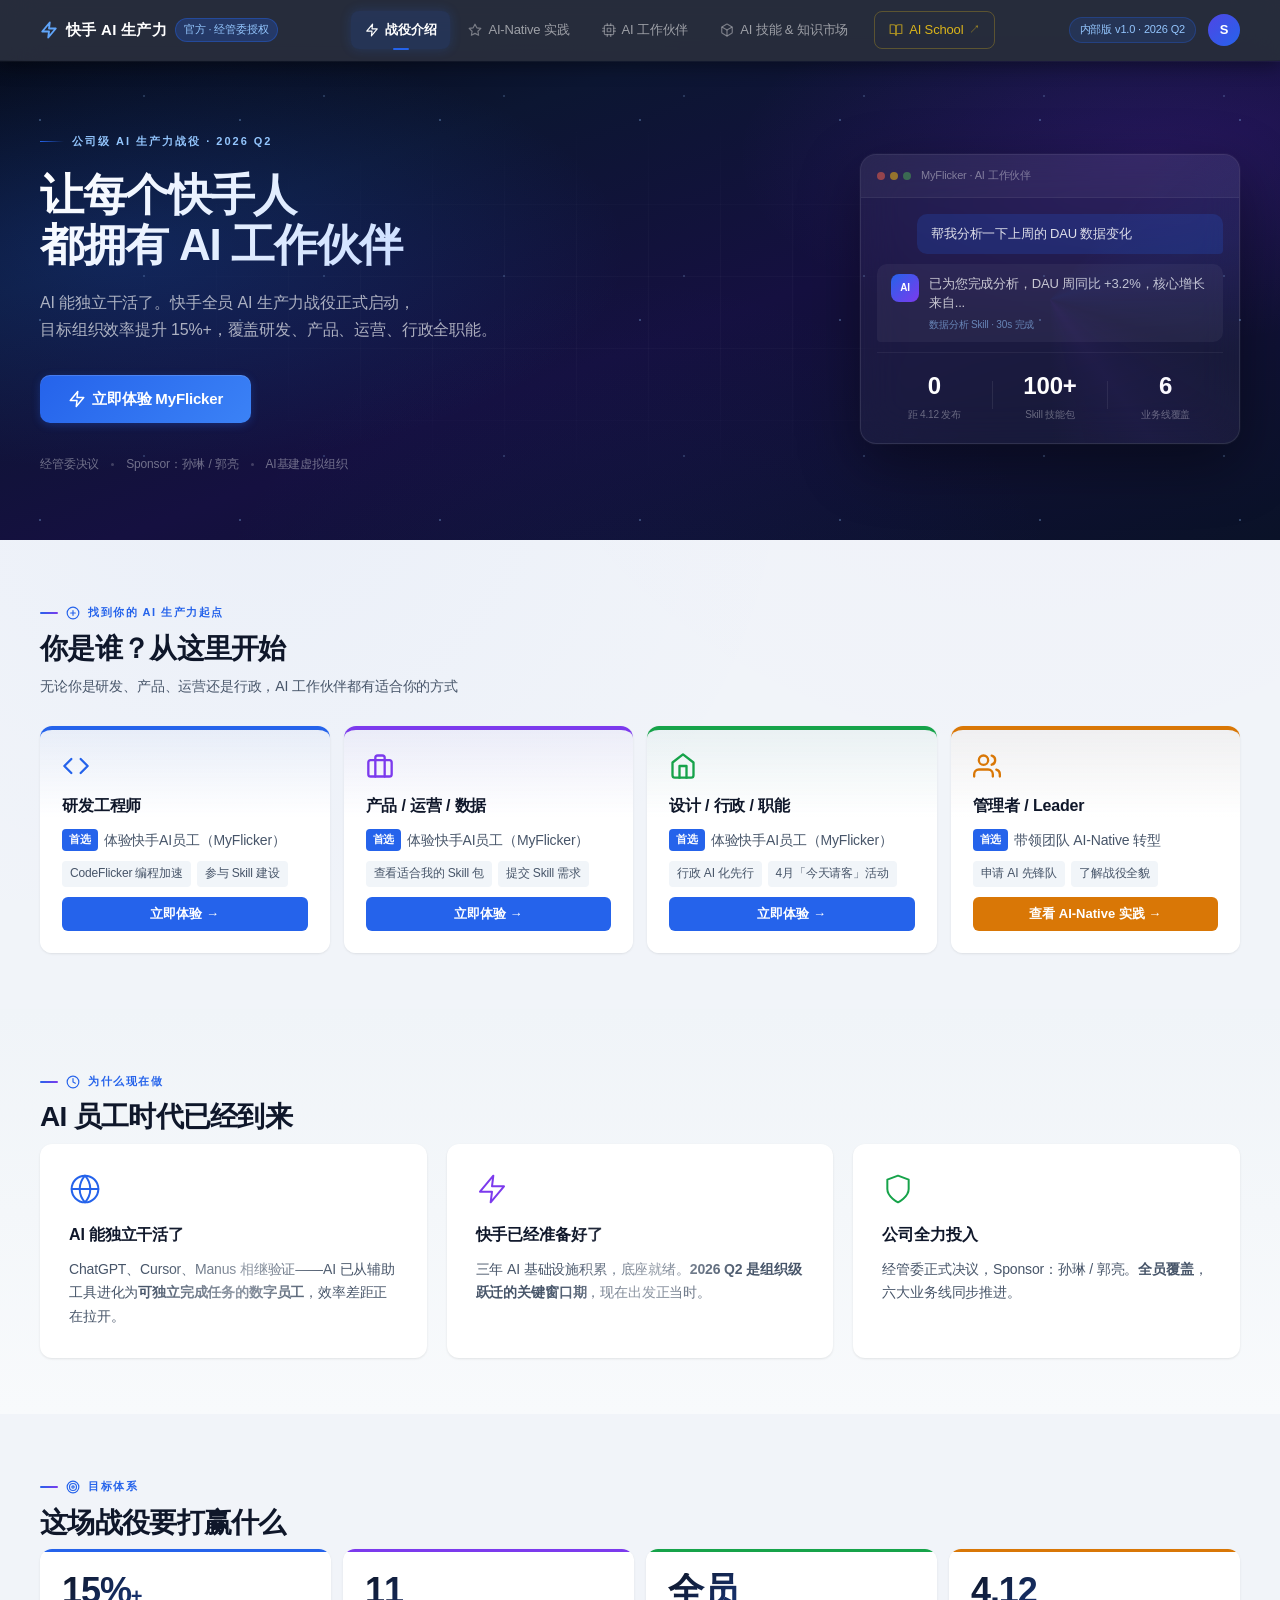
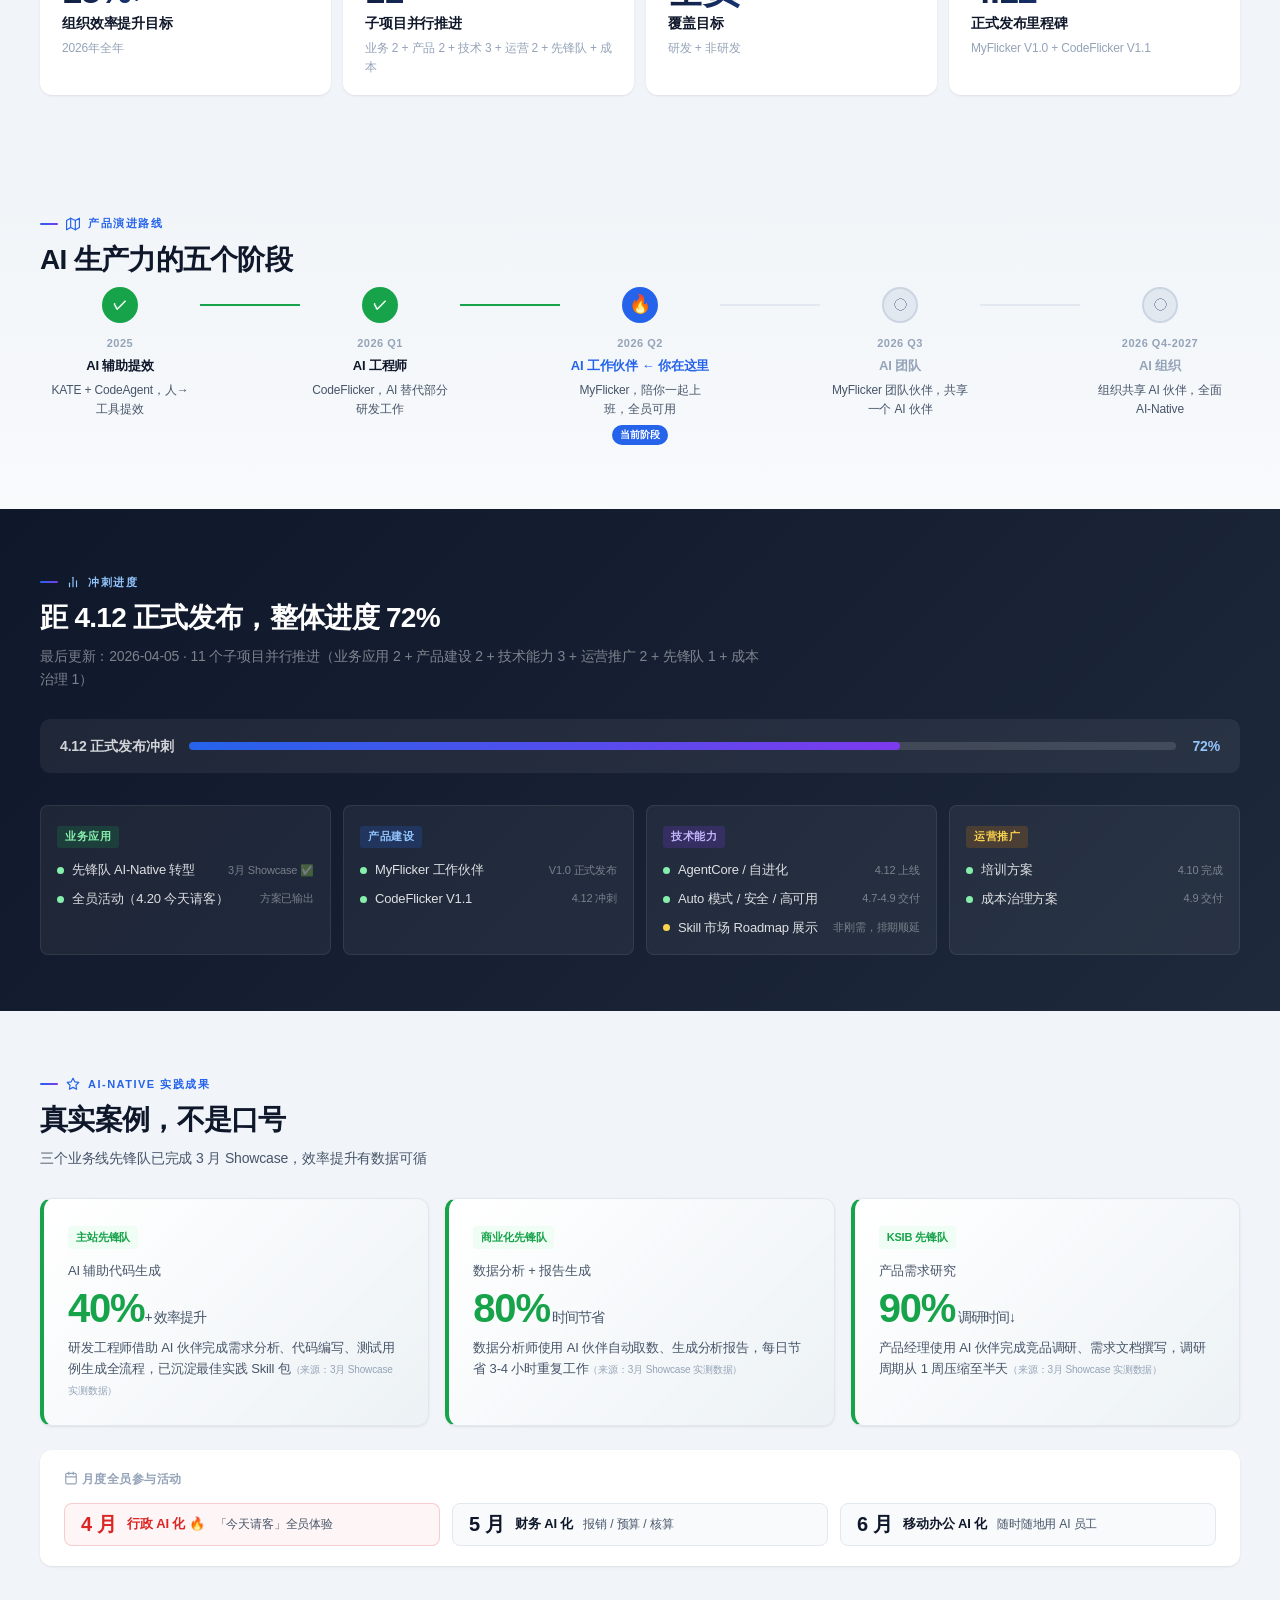
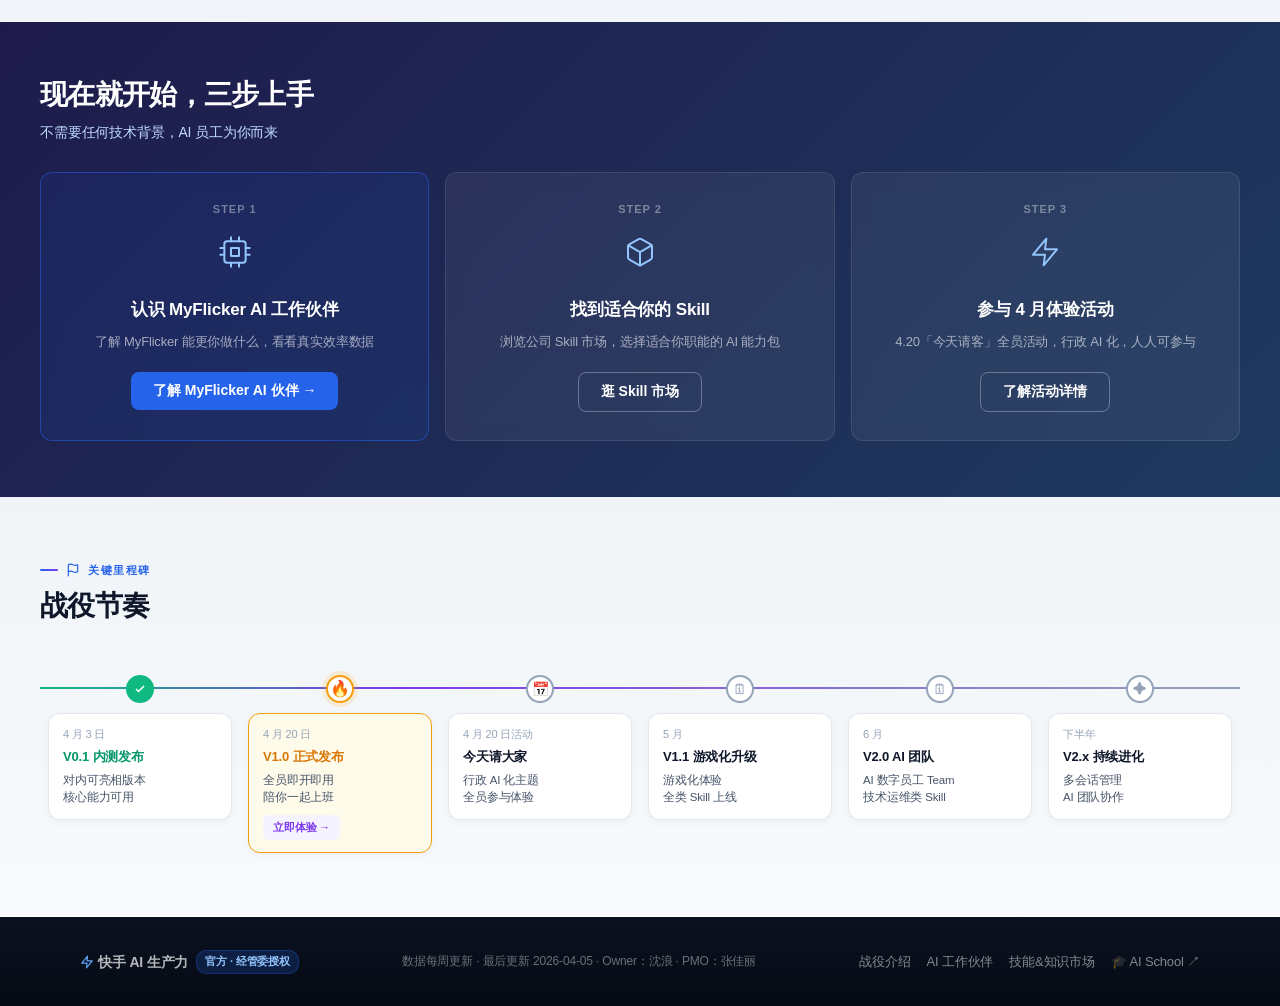
==== commit a94f4fa6: "refactor: 三处视觉优化 1. 去掉AI工作伙伴Tab的CodeFlicker双卡片，改为MyFlicker单卡介绍 2. 战役节奏里程碑由垂直列表改为横向节点布局 3. 核心能力区块重写为①" ====
--- a/landing/index.html
+++ b/landing/index.html
@@ -45,7 +45,6 @@
           <svg width="18" height="18" viewBox="0 0 24 24" fill="none" stroke="currentColor" stroke-width="2" stroke-linecap="round" stroke-linejoin="round" style="margin-right:6px"><path d="M13 2L3 14h9l-1 8 10-12h-9l1-8z"/></svg>
           立即体验 MyFlicker
         </a>
-        <a class="btn-secondary" href="https://codeflicker.kuaishou.com" target="_blank">研发专属 CodeFlicker →</a>
       </div>
       <div class="hero-trust">
         <span class="hero-trust-item">经管委决议</span>
@@ -405,42 +404,66 @@
       <div class="section-inner">
         <div class="section-label"><svg class="sec-icon" width="14" height="14" viewBox="0 0 24 24" fill="none" stroke="currentColor" stroke-width="2" stroke-linecap="round" stroke-linejoin="round"><path d="M4 15s1-1 4-1 5 2 8 2 4-1 4-1V3s-1 1-4 1-5-2-8-2-4 1-4 1z"/><line x1="4" y1="22" x2="4" y2="15"/></svg> 关键里程碑</div>
         <h2 class="section-title">战役节奏</h2>
-        <div class="milestones-v">
-          <div class="mv-item mv-done">
-            <div class="mv-dot">✅</div>
-            <div class="mv-date">2026-04-03</div>
-            <div class="mv-title">MyFlicker V0.1 内测版发布</div>
-            <div class="mv-desc">0403 对内可亮相版本，核心能力可用</div>
-          </div>
-          <div class="mv-item mv-hot">
-            <div class="mv-dot">🔥</div>
-            <div class="mv-date">2026-04-12</div>
-            <div class="mv-title">MyFlicker V1.0 AI 工作伙伴正式发布</div>
-            <div class="mv-desc">全员即开即用，陪你一起上班，全类 Skill 上线</div>
-          </div>
-          <div class="mv-item mv-plan">
-            <div class="mv-dot">📅</div>
-            <div class="mv-date">2026-04-20</div>
-            <div class="mv-title">「MyFlicker 伙伴：今天请大家」全员体验活动</div>
-            <div class="mv-desc">行政 AI 化主题，全员参与体验</div>
-          </div>
-          <div class="mv-item mv-plan">
-            <div class="mv-dot">🗓</div>
-            <div class="mv-date">2026-05</div>
-            <div class="mv-title">MyFlicker V1.1 游戏化升级</div>
-            <div class="mv-desc">游戏化体验升级，多端接入</div>
-          </div>
-          <div class="mv-item mv-plan">
-            <div class="mv-dot">🗓</div>
-            <div class="mv-date">2026-06</div>
-            <div class="mv-title">MyFlicker V1.2 全类别 Skill 上线</div>
-            <div class="mv-desc">办公 / 数据 / 设计全类别 Skill 上线</div>
-          </div>
-          <div class="mv-item mv-plan">
-            <div class="mv-dot">🗓</div>
-            <div class="mv-date">2026 下半年</div>
-            <div class="mv-title">多会话管理 · AI 团队协作</div>
-            <div class="mv-desc">MyFlicker 向 AI 团队、AI 组织演进</div>
+        <div class="milestones-h">
+          <div class="mh-track">
+            <div class="mh-line"></div>
+            <!-- 节点 1 -->
+            <div class="mh-node mh-done">
+              <div class="mh-dot">
+                <svg width="12" height="12" viewBox="0 0 24 24" fill="none" stroke="currentColor" stroke-width="3"><polyline points="20 6 9 17 4 12"/></svg>
+              </div>
+              <div class="mh-card">
+                <div class="mh-date">4 月 3 日</div>
+                <div class="mh-name">V0.1 内测发布</div>
+                <div class="mh-desc">对内可亮相版本<br/>核心能力可用</div>
+              </div>
+            </div>
+            <!-- 节点 2 -->
+            <div class="mh-node mh-hot">
+              <div class="mh-dot">🔥</div>
+              <div class="mh-card">
+                <div class="mh-date">4 月 20 日</div>
+                <div class="mh-name">V1.0 正式发布</div>
+                <div class="mh-desc">全员即开即用<br/>陪你一起上班</div>
+                <a class="mh-cta" href="https://myflicker.kuaishou.com" target="_blank">立即体验 →</a>
+              </div>
+            </div>
+            <!-- 节点 3 -->
+            <div class="mh-node mh-plan">
+              <div class="mh-dot">📅</div>
+              <div class="mh-card">
+                <div class="mh-date">4 月 20 日活动</div>
+                <div class="mh-name">今天请大家</div>
+                <div class="mh-desc">行政 AI 化主题<br/>全员参与体验</div>
+              </div>
+            </div>
+            <!-- 节点 4 -->
+            <div class="mh-node mh-plan">
+              <div class="mh-dot">🗓</div>
+              <div class="mh-card">
+                <div class="mh-date">5 月</div>
+                <div class="mh-name">V1.1 游戏化升级</div>
+                <div class="mh-desc">游戏化体验<br/>全类 Skill 上线</div>
+              </div>
+            </div>
+            <!-- 节点 5 -->
+            <div class="mh-node mh-plan">
+              <div class="mh-dot">🗓</div>
+              <div class="mh-card">
+                <div class="mh-date">6 月</div>
+                <div class="mh-name">V2.0 AI 团队</div>
+                <div class="mh-desc">AI 数字员工 Team<br/>技术运维类 Skill</div>
+              </div>
+            </div>
+            <!-- 节点 6 -->
+            <div class="mh-node mh-plan">
+              <div class="mh-dot">✦</div>
+              <div class="mh-card">
+                <div class="mh-date">下半年</div>
+                <div class="mh-name">V2.x 持续进化</div>
+                <div class="mh-desc">多会话管理<br/>AI 团队协作</div>
+              </div>
+            </div>
           </div>
         </div>
       </div>
@@ -457,41 +480,28 @@
         <h2 class="section-title">MyFlicker：你的 AI 工作伙伴，今天起陪你一起上班</h2>
         <p class="section-desc">不是来替代你的，而是陪你一起把工作做得更好——两种接入方式，全员即开即用</p>
 
-        <!-- 双产品对比（新版：卡片横向，自适应折叠）-->
-        <div class="pc2-wrap">
-          <div class="pc2-card">
-            <div class="pc2-left">
-              <div class="pc2-icon"><svg width="24" height="24" viewBox="0 0 24 24" fill="none" stroke="var(--accent-blue)" stroke-width="2" stroke-linecap="round" stroke-linejoin="round"><polyline points="16 18 22 12 16 6"/><polyline points="8 6 2 12 8 18"/></svg></div>
-              <div>
-                <div class="pc2-name">CodeFlicker</div>
-                <div class="pc2-tag">研发专属</div>
-              </div>
-            </div>
-            <div class="pc2-body">
-              <p class="pc2-desc">IDE 插件，内嵌 VSCode / JetBrains，为研发工程师定制。代码生成、智能补全、跨仓研究、Auto Fix，编码全链路 AI 化。</p>
-              <div class="pc2-for">👨‍💻 适合：研发工程师</div>
-            </div>
-            <a class="pc2-btn" href="https://codeflicker.kuaishou.com" target="_blank">安装 →</a>
-          </div>
-          <div class="pc2-connector">
-            <div class="pc2-conn-line"></div>
-            <div class="pc2-conn-label">共用底层 AgentOS</div>
-            <div class="pc2-conn-line"></div>
-          </div>
-          <div class="pc2-card pc2-card-featured">
-            <div class="pc2-left">
-              <div class="pc2-icon"><svg width="24" height="24" viewBox="0 0 24 24" fill="none" stroke="var(--accent-purple)" stroke-width="2" stroke-linecap="round" stroke-linejoin="round"><rect x="4" y="4" width="16" height="16" rx="2" ry="2"/><rect x="9" y="9" width="6" height="6"/><path d="M9 1v3M15 1v3M9 20v3M15 20v3M20 9h3M20 14h3M1 9h3M1 14h3"/></svg></div>
-              <div>
-                <div class="pc2-name">MyFlicker</div>
-                <div class="pc2-tag pc2-tag-new">全员版 · 4.20 正式发布</div>
-              </div>
-            </div>
-            <div class="pc2-body">
-              <p class="pc2-desc">KIM 对话界面，无需安装，任何快手人即开即用。你不需要懂技术，只需要告诉我你想要什么——100+ 职能 Skill，研发、产品、运营、数据、行政全岗位覆盖。</p>
-              <div class="pc2-for">🌐 适合：全员 · 4.20 正式发布</div>
-            </div>
-            <a class="pc2-btn pc2-btn-primary" href="https://myflicker.kuaishou.com" target="_blank">立即体验 →</a>
-          </div>
+        <!-- MyFlicker 产品介绍（单卡 + 自我介绍文案）-->
+        <div class="mf-intro-card">
+          <div class="mf-intro-left">
+            <div class="mf-intro-icon">
+              <svg width="28" height="28" viewBox="0 0 24 24" fill="none" stroke="var(--accent-purple)" stroke-width="2" stroke-linecap="round" stroke-linejoin="round"><rect x="4" y="4" width="16" height="16" rx="2" ry="2"/><rect x="9" y="9" width="6" height="6"/><path d="M9 1v3M15 1v3M9 20v3M15 20v3M20 9h3M20 14h3M1 9h3M1 14h3"/></svg>
+            </div>
+            <div class="mf-intro-meta">
+              <div class="mf-intro-name">MyFlicker</div>
+              <div class="mf-intro-version">V1.0 · 4.20 正式发布</div>
+            </div>
+          </div>
+          <div class="mf-intro-body">
+            <p class="mf-intro-quote">"你不需要懂技术，只需要告诉我你想要什么——我们一起把它搞定。"</p>
+            <p class="mf-intro-desc">KIM 对话界面，无需安装，任何快手人即开即用。从 2024 年的代码补全工具，到今天陪伴全体员工的 AI 工作伙伴——同一套大脑，向每个岗位报到了。</p>
+            <div class="mf-intro-tags">
+              <span>🌐 全员可用</span>
+              <span>💬 KIM 对话入口</span>
+              <span>⚡ 100+ Skill</span>
+              <span>🔒 数据不出域</span>
+            </div>
+          </div>
+          <a class="mf-intro-btn" href="https://myflicker.kuaishou.com" target="_blank">立即体验 →</a>
         </div>
 
         <!-- 三大定位介绍（新增）-->
@@ -548,44 +558,70 @@
       </div>
     </section>
 
-    <!-- Section B: 四大核心能力（重新设计：2×2 网格，左右分栏）-->
+    <!-- Section B: 三大核心能力（对齐文档：全能 / 可靠 / 进化）-->
     <section class="section section-bg-gray">
       <div class="section-inner">
         <div class="section-label"><svg class="sec-icon" width="14" height="14" viewBox="0 0 24 24" fill="none" stroke="currentColor" stroke-width="2" stroke-linecap="round" stroke-linejoin="round"><path d="M13 2L3 14h9l-1 8 10-12h-9l1-8z"/></svg> 核心能力</div>
         <h2 class="section-title">和你一起干活：三大核心能力</h2>
-        <div class="ab2-grid">
-          <div class="ab2-card">
-            <div class="ab2-icon-wrap" style="background:#eff6ff"><svg width="22" height="22" viewBox="0 0 24 24" fill="none" stroke="var(--accent-blue)" stroke-width="2" stroke-linecap="round" stroke-linejoin="round"><path d="M18 8A6 6 0 0 0 6 8c0 7-3 9-3 9h18s-3-2-3-9"/><path d="M13.73 21a2 2 0 0 1-3.46 0"/></svg></div>
-            <div class="ab2-content">
-              <div class="ab2-title">随叫随到，7×24 在线</div>
-              <div class="ab2-desc">KIM 发一条消息，立即响应。合上电脑，任务还在云端继续推进，完成后通知你</div>
-              <div class="ab2-tech">Remote Agent · KIM 集成</div>
-            </div>
-          </div>
-          <div class="ab2-card">
-            <div class="ab2-icon-wrap" style="background:#faf5ff"><svg width="22" height="22" viewBox="0 0 24 24" fill="none" stroke="var(--accent-purple)" stroke-width="2" stroke-linecap="round" stroke-linejoin="round"><circle cx="12" cy="12" r="10"/><polyline points="12 6 12 12 16 14"/></svg></div>
-            <div class="ab2-content">
-              <div class="ab2-title">大活一起扛，不需要盯着</div>
-              <div class="ab2-desc">Long Task 连跑 6 小时，自动执行→验证→修复循环。遇到复杂大任务，召唤多 Agent 并行协作</div>
-              <div class="ab2-tech">Long Task · Agent Teams · 自动修复</div>
-            </div>
-          </div>
-          <div class="ab2-card">
-            <div class="ab2-icon-wrap" style="background:#f0fdf4"><svg width="22" height="22" viewBox="0 0 24 24" fill="none" stroke="var(--accent-green)" stroke-width="2" stroke-linecap="round" stroke-linejoin="round"><path d="M21 16V8a2 2 0 0 0-1-1.73l-7-4a2 2 0 0 0-2 0l-7 4A2 2 0 0 0 3 8v8a2 2 0 0 0 1 1.73l7 4a2 2 0 0 0 2 0l7-4A2 2 0 0 0 21 16z"/><polyline points="3.27 6.96 12 12.01 20.73 6.96"/><line x1="12" y1="22.08" x2="12" y2="12"/></svg></div>
-            <div class="ab2-content">
-              <div class="ab2-title">什么都能一起做</div>
-              <div class="ab2-desc">100+ 公司级 Skill 覆盖软件研发 · 数据分析 · 办公协同 · 汇报创作 · 行政服务 · 技术运维，随时切换</div>
-              <div class="ab2-tech">公司级 Skill 市场 · 100+ 能力</div>
-            </div>
-          </div>
-          <div class="ab2-card">
-            <div class="ab2-icon-wrap" style="background:#fff7ed"><svg width="22" height="22" viewBox="0 0 24 24" fill="none" stroke="var(--accent-amber)" stroke-width="2" stroke-linecap="round" stroke-linejoin="round"><path d="M12 20h9"/><path d="M16.5 3.5a2.121 2.121 0 0 1 3 3L7 19l-4 1 1-4L16.5 3.5z"/></svg></div>
-            <div class="ab2-content">
-              <div class="ab2-title">越用越像你的风格</div>
-              <div class="ab2-desc">你的工作习惯、技术偏好被持续感知记忆。今天纠正过的，明天不再重犯。用久了，就是你的老搭档</div>
-              <div class="ab2-tech">自进化体系 · 长期记忆</div>
-            </div>
-          </div>
+        <div class="ab3-grid">
+
+          <!-- ① 全能 -->
+          <div class="ab3-card ab3-card-full">
+            <div class="ab3-card-header">
+              <div class="ab3-icon-wrap" style="background:#eff6ff"><svg width="22" height="22" viewBox="0 0 24 24" fill="none" stroke="var(--accent-blue)" stroke-width="2" stroke-linecap="round" stroke-linejoin="round"><path d="M21 16V8a2 2 0 0 0-1-1.73l-7-4a2 2 0 0 0-2 0l-7 4A2 2 0 0 0 3 8v8a2 2 0 0 0 1 1.73l7 4a2 2 0 0 0 2 0l7-4A2 2 0 0 0 21 16z"/><polyline points="3.27 6.96 12 12.01 20.73 6.96"/><line x1="12" y1="22.08" x2="12" y2="12"/></svg></div>
+              <div>
+                <div class="ab3-label">① 全能</div>
+                <div class="ab3-title">能一起干的事，没有边界</div>
+              </div>
+            </div>
+            <div class="ab3-desc">你真实的工作日里不只是编码——还要写文档、查数据、做汇报、对接系统、管理任务……MyFlicker 内置 100+ 公司级 Skills，覆盖日常工作中绝大多数场景。</div>
+            <div class="ab3-skills">
+              <span>💻 软件研发：代码生成 · Auto Fix · MR 发起</span>
+              <span>📊 数据分析：KwaiBI 查询 · SQL 取数 · Data Agent</span>
+              <span>🤝 办公协同：KIM 消息 · Docs 读写 · 会议室预定</span>
+              <span>📝 汇报创作：高管汇报 · PPT 生成 · AI 生图</span>
+              <span>🏢 行政服务：食堂菜单 · 班车时刻 · 报修 · 访客预约</span>
+              <span>🔧 技术运维：天问日志 · 告警根因 · 变更异常上报</span>
+            </div>
+            <div class="ab3-tech">公司级 Skill 市场 · 100+ 能力 · 持续扩展</div>
+          </div>
+
+          <!-- ② 可靠 -->
+          <div class="ab3-card">
+            <div class="ab3-card-header">
+              <div class="ab3-icon-wrap" style="background:#faf5ff"><svg width="22" height="22" viewBox="0 0 24 24" fill="none" stroke="var(--accent-purple)" stroke-width="2" stroke-linecap="round" stroke-linejoin="round"><path d="M12 22s8-4 8-10V5l-8-3-8 3v7c0 6 8 10 8 10z"/></svg></div>
+              <div>
+                <div class="ab3-label">② 可靠</div>
+                <div class="ab3-title">随时在、守得住、大活一起扛</div>
+              </div>
+            </div>
+            <div class="ab3-desc">合上笔记本，任务照样推进。通过 KIM 消息号下发任务，Remote Agent 7×24 小时在线执行。Long Task 连跑 6+ 小时，自动执行→验证→修复循环，不需要你盯着。遇到复杂大任务，召唤多个子 Agent 并行协作——这就是 Agent Teams。</div>
+            <div class="ab3-bullets">
+              <div>📱 <strong>随时在</strong>：KIM 发条消息，立即响应；合上电脑，云端继续</div>
+              <div>🏃 <strong>守得住</strong>：Long Task 6 小时以上持续执行，自动纠错不跑偏</div>
+              <div>🤝 <strong>大活一起扛</strong>：Agent Teams 自动拆分任务，多子 Agent 并行协同</div>
+            </div>
+            <div class="ab3-tech">Remote Agent · Long Task · Agent Teams · 自动修复</div>
+          </div>
+
+          <!-- ③ 进化 -->
+          <div class="ab3-card">
+            <div class="ab3-card-header">
+              <div class="ab3-icon-wrap" style="background:#f0fdf4"><svg width="22" height="22" viewBox="0 0 24 24" fill="none" stroke="var(--accent-green)" stroke-width="2" stroke-linecap="round" stroke-linejoin="round"><path d="M12 20h9"/><path d="M16.5 3.5a2.121 2.121 0 0 1 3 3L7 19l-4 1 1-4L16.5 3.5z"/></svg></div>
+              <div>
+                <div class="ab3-label">③ 进化</div>
+                <div class="ab3-title">今天纠正过的，明天不会再犯</div>
+              </div>
+            </div>
+            <div class="ab3-desc">你的代码风格、技术选型偏好、工作习惯被持续感知和记忆。第一天用，我们还在磨合；用久了，我就像你的老搭档。社区共同进化——任何人都可以贡献新 Skill，整个组织的经验在这里汇聚。</div>
+            <div class="ab3-bullets">
+              <div>🧠 <strong>越用越懂你</strong>：习惯、偏好、风格持续记忆，第一天磨合 → 用久了是老搭档</div>
+              <div>🔄 <strong>纠错即学习</strong>：今天纠正的问题写入记忆，明天不再重犯</div>
+              <div>🌱 <strong>社区共同进化</strong>：你的经验整理成新 Skill，滋养整个组织</div>
+            </div>
+            <div class="ab3-tech">自进化体系 · 长期记忆 · Skills 市场共建</div>
+          </div>
+
         </div>
       </div>
     </section>
--- a/landing/styles.css
+++ b/landing/styles.css
@@ -2016,3 +2016,172 @@
   .pgn-items { flex-direction: column; }
   .pgn-arrow { transform: rotate(90deg); }
 }
+
+/* ===== MyFlicker 单产品介绍卡 (mf-intro) ===== */
+.mf-intro-card {
+  display: flex;
+  align-items: flex-start;
+  gap: 24px;
+  background: linear-gradient(135deg, #faf5ff 0%, #eff6ff 100%);
+  border: 1.5px solid #c4b5fd;
+  border-radius: var(--radius-lg);
+  padding: 24px 28px;
+  margin-bottom: 28px;
+  flex-wrap: wrap;
+}
+.mf-intro-left {
+  display: flex;
+  align-items: center;
+  gap: 14px;
+  flex-shrink: 0;
+}
+.mf-intro-icon {
+  width: 52px; height: 52px;
+  background: white;
+  border-radius: 14px;
+  display: flex; align-items: center; justify-content: center;
+  box-shadow: 0 2px 8px rgba(124,58,237,0.15);
+}
+.mf-intro-name { font-size: 20px; font-weight: 800; color: #4c1d95; }
+.mf-intro-version {
+  font-size: 12px; font-weight: 600;
+  background: #7c3aed; color: white;
+  padding: 2px 8px; border-radius: 20px; margin-top: 4px;
+  display: inline-block;
+}
+.mf-intro-body { flex: 1; min-width: 200px; }
+.mf-intro-quote {
+  font-size: 15px; font-weight: 600; color: #3730a3;
+  border-left: 3px solid #7c3aed;
+  padding-left: 12px;
+  margin: 0 0 10px 0;
+  font-style: italic;
+}
+.mf-intro-desc { font-size: 13px; color: var(--text-secondary); line-height: 1.7; margin: 0 0 12px 0; }
+.mf-intro-tags { display: flex; flex-wrap: wrap; gap: 8px; }
+.mf-intro-tags span {
+  font-size: 12px; background: white; border: 1px solid #c4b5fd;
+  color: #5b21b6; border-radius: 20px; padding: 3px 10px;
+}
+.mf-intro-btn {
+  display: inline-flex; align-items: center;
+  background: #7c3aed; color: white; font-weight: 600;
+  padding: 10px 20px; border-radius: 10px; font-size: 14px;
+  text-decoration: none; white-space: nowrap; flex-shrink: 0;
+  transition: background 0.2s, transform 0.15s;
+  align-self: center;
+}
+.mf-intro-btn:hover { background: #6d28d9; transform: translateY(-1px); }
+
+/* ===== 横向里程碑 (milestones-h) ===== */
+.milestones-h { overflow-x: auto; padding-bottom: 8px; margin-top: 32px; }
+.mh-track {
+  display: flex;
+  align-items: flex-start;
+  gap: 0;
+  position: relative;
+  min-width: 700px;
+  padding-top: 20px;
+}
+.mh-line {
+  position: absolute;
+  top: 32px;
+  left: 0; right: 0;
+  height: 2px;
+  background: linear-gradient(90deg, #10b981 0%, #7c3aed 30%, #94a3b8 100%);
+}
+.mh-node {
+  flex: 1;
+  display: flex;
+  flex-direction: column;
+  align-items: center;
+  position: relative;
+  z-index: 1;
+}
+.mh-dot {
+  width: 28px; height: 28px;
+  border-radius: 50%;
+  display: flex; align-items: center; justify-content: center;
+  font-size: 13px;
+  border: 2px solid var(--border);
+  background: white;
+  margin-bottom: 10px;
+  flex-shrink: 0;
+}
+.mh-done .mh-dot {
+  background: #10b981; border-color: #10b981; color: white;
+}
+.mh-hot .mh-dot {
+  background: white; border-color: #f59e0b;
+  font-size: 16px; box-shadow: 0 0 0 4px rgba(245,158,11,0.15);
+}
+.mh-plan .mh-dot {
+  background: white; border-color: #94a3b8; color: #94a3b8; font-size: 14px;
+}
+.mh-card {
+  background: white;
+  border: 1px solid var(--border);
+  border-radius: var(--radius);
+  padding: 12px 14px;
+  width: calc(100% - 16px);
+  font-size: 12px;
+  box-shadow: 0 2px 8px rgba(0,0,0,0.05);
+}
+.mh-hot .mh-card {
+  border-color: #f59e0b;
+  background: #fffbeb;
+}
+.mh-date { font-size: 11px; color: var(--text-muted); margin-bottom: 4px; }
+.mh-name { font-size: 13px; font-weight: 700; color: var(--text-primary); margin-bottom: 4px; }
+.mh-hot .mh-name { color: #d97706; }
+.mh-done .mh-name { color: #059669; }
+.mh-desc { font-size: 11.5px; color: var(--text-secondary); line-height: 1.5; }
+.mh-cta {
+  display: inline-block; margin-top: 8px;
+  font-size: 11px; font-weight: 600; color: #7c3aed;
+  background: #f5f3ff; border-radius: 6px; padding: 4px 10px;
+  text-decoration: none;
+}
+.mh-cta:hover { background: #ede9fe; }
+
+/* ===== 三大核心能力新版 (ab3) ===== */
+.ab3-grid {
+  display: grid;
+  grid-template-columns: 1fr 1fr;
+  grid-template-rows: auto auto;
+  gap: 16px;
+  margin-top: 28px;
+}
+.ab3-card-full { grid-column: 1 / -1; }
+.ab3-card {
+  background: white;
+  border: 1px solid var(--border);
+  border-radius: var(--radius-md);
+  padding: 24px;
+  transition: box-shadow 0.2s var(--ease-out);
+}
+.ab3-card:hover { box-shadow: 0 4px 20px rgba(0,0,0,0.07); }
+.ab3-card-header { display: flex; align-items: flex-start; gap: 14px; margin-bottom: 14px; }
+.ab3-icon-wrap {
+  width: 40px; height: 40px; min-width: 40px;
+  border-radius: 10px;
+  display: flex; align-items: center; justify-content: center;
+}
+.ab3-label { font-size: 11px; font-weight: 700; color: var(--text-muted); text-transform: uppercase; letter-spacing: 0.05em; margin-bottom: 4px; }
+.ab3-title { font-size: 15px; font-weight: 700; color: var(--text-primary); }
+.ab3-desc { font-size: 13px; color: var(--text-secondary); line-height: 1.7; margin-bottom: 14px; }
+.ab3-skills { display: flex; flex-wrap: wrap; gap: 6px; margin-bottom: 12px; }
+.ab3-skills span {
+  font-size: 12px; background: #f8fafc; border: 1px solid var(--border);
+  border-radius: 6px; padding: 4px 10px; color: var(--text-secondary);
+}
+.ab3-bullets { display: flex; flex-direction: column; gap: 8px; margin-bottom: 14px; }
+.ab3-bullets div { font-size: 13px; color: var(--text-secondary); line-height: 1.6; }
+.ab3-tech { font-size: 11px; color: var(--text-muted); background: #f8fafc; border-radius: 6px; padding: 4px 10px; display: inline-block; }
+
+@media (max-width: 768px) {
+  .mf-intro-card { flex-direction: column; }
+  .ab3-grid { grid-template-columns: 1fr; }
+  .ab3-card-full { grid-column: 1; }
+  .mh-track { min-width: 600px; }
+}
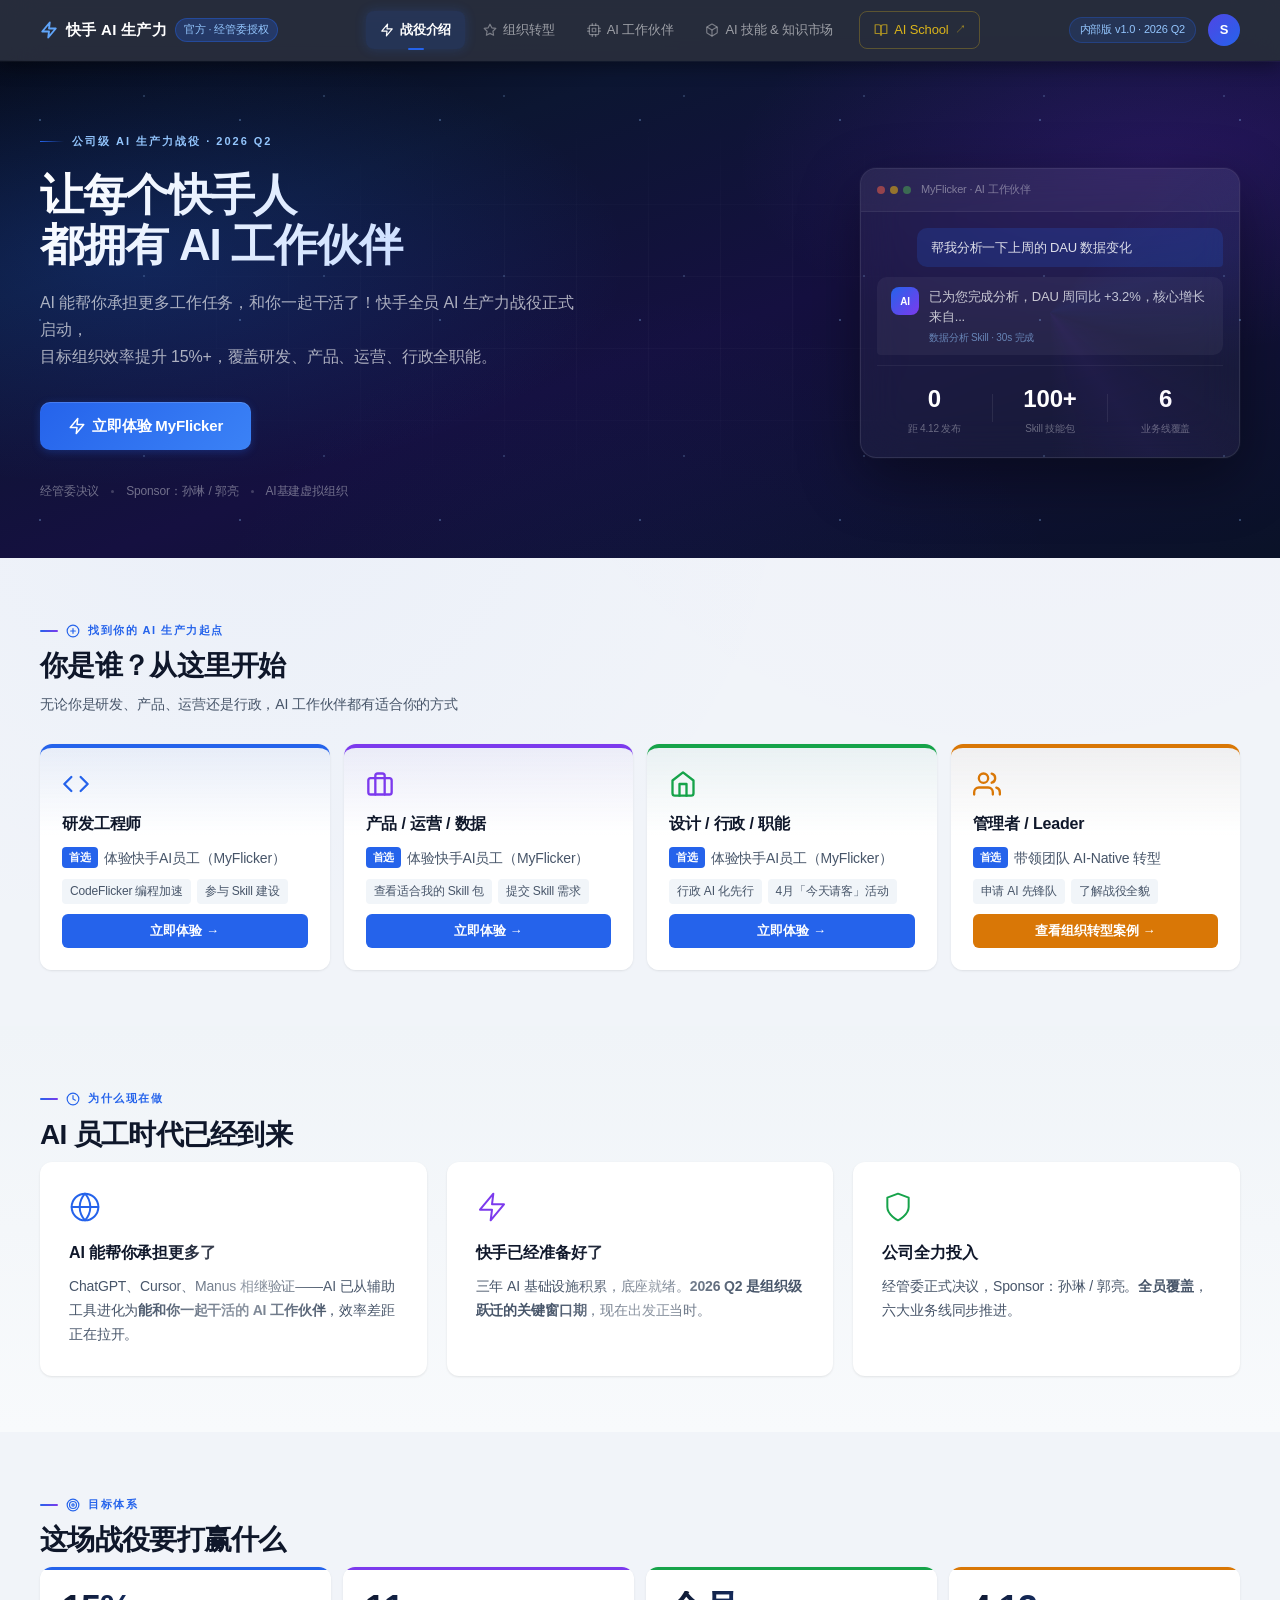
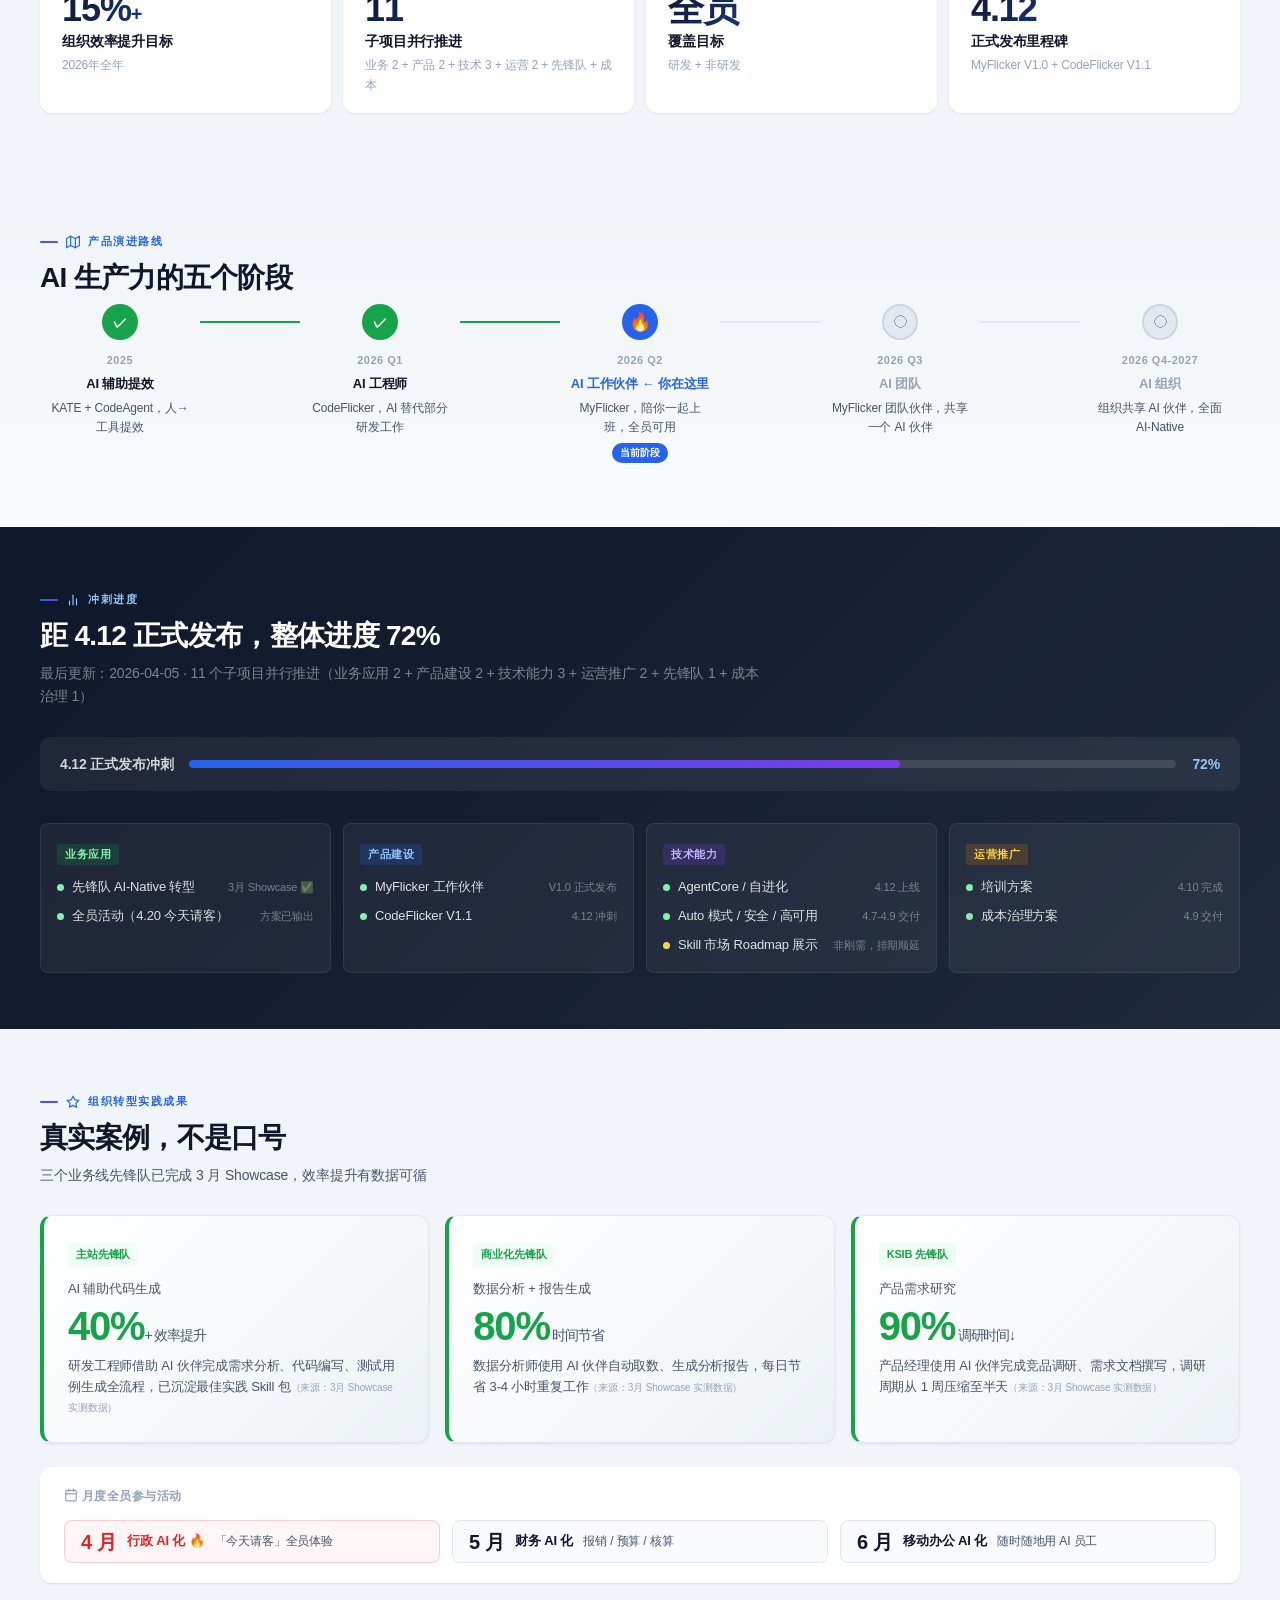
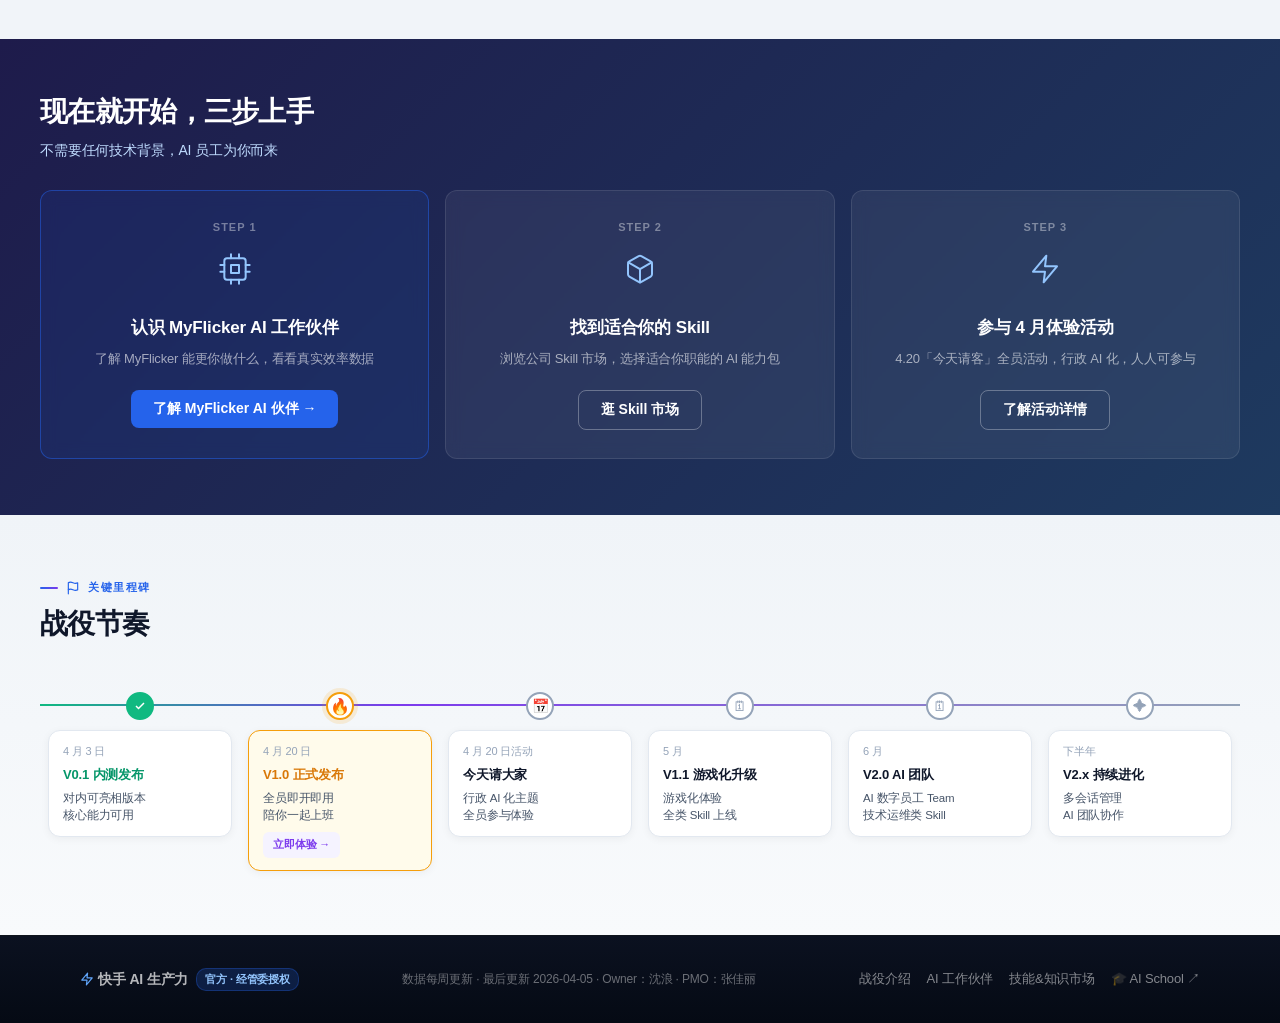
==== commit 43a0a704: "fix: 文案调整两处 — Hero副标题+组织转型Tab" ====
--- a/landing/index.html
+++ b/landing/index.html
@@ -19,7 +19,7 @@
     </div>
     <ul class="topbar-tabs" id="mainTabs">
       <li class="tab-item active" data-tab="intro"><svg class="tab-icon" width="14" height="14" viewBox="0 0 24 24" fill="none" stroke="currentColor" stroke-width="2" stroke-linecap="round" stroke-linejoin="round"><path d="M13 2L3 14h9l-1 8 10-12h-9l1-8z"/></svg> 战役介绍</li>
-      <li class="tab-item" data-tab="pioneer"><svg class="tab-icon" width="14" height="14" viewBox="0 0 24 24" fill="none" stroke="currentColor" stroke-width="2" stroke-linecap="round" stroke-linejoin="round"><polygon points="12 2 15.09 8.26 22 9.27 17 14.14 18.18 21.02 12 17.77 5.82 21.02 7 14.14 2 9.27 8.91 8.26 12 2"/></svg> AI-Native 实践</li>
+      <li class="tab-item" data-tab="pioneer"><svg class="tab-icon" width="14" height="14" viewBox="0 0 24 24" fill="none" stroke="currentColor" stroke-width="2" stroke-linecap="round" stroke-linejoin="round"><polygon points="12 2 15.09 8.26 22 9.27 17 14.14 18.18 21.02 12 17.77 5.82 21.02 7 14.14 2 9.27 8.91 8.26 12 2"/></svg> 组织转型</li>
       <li class="tab-item" data-tab="product"><svg class="tab-icon" width="14" height="14" viewBox="0 0 24 24" fill="none" stroke="currentColor" stroke-width="2" stroke-linecap="round" stroke-linejoin="round"><rect x="4" y="4" width="16" height="16" rx="2" ry="2"/><rect x="9" y="9" width="6" height="6"/><path d="M9 1v3M15 1v3M9 20v3M15 20v3M20 9h3M20 14h3M1 9h3M1 14h3"/></svg> AI 工作伙伴</li>
       <li class="tab-item" data-tab="skill"><svg class="tab-icon" width="14" height="14" viewBox="0 0 24 24" fill="none" stroke="currentColor" stroke-width="2" stroke-linecap="round" stroke-linejoin="round"><path d="M21 16V8a2 2 0 0 0-1-1.73l-7-4a2 2 0 0 0-2 0l-7 4A2 2 0 0 0 3 8v8a2 2 0 0 0 1 1.73l7 4a2 2 0 0 0 2 0l7-4A2 2 0 0 0 21 16z"/><polyline points="3.27 6.96 12 12.01 20.73 6.96"/><line x1="12" y1="22.08" x2="12" y2="12"/></svg> AI 技能 &amp; 知识市场</li>
       <li class="tab-item tab-item-external" onclick="window.open('https://ai-school.corp.kuaishou.com/', '_blank')" title="跳转到 AI School 学习平台"><svg class="tab-icon" width="14" height="14" viewBox="0 0 24 24" fill="none" stroke="currentColor" stroke-width="2" stroke-linecap="round" stroke-linejoin="round"><path d="M2 3h6a4 4 0 0 1 4 4v14a3 3 0 0 0-3-3H2z"/><path d="M22 3h-6a4 4 0 0 0-4 4v14a3 3 0 0 1 3-3h7z"/></svg> AI School <span class="tab-ext-icon">↗</span></li>
@@ -39,7 +39,7 @@
     <div class="hero-left">
       <div class="hero-label">公司级 AI 生产力战役 · 2026 Q2</div>
       <h1 class="hero-title">让每个快手人<br/>都拥有 AI 工作伙伴</h1>
-      <p class="hero-sub">AI 能独立干活了。快手全员 AI 生产力战役正式启动，<br/>目标组织效率提升 15%+，覆盖研发、产品、运营、行政全职能。</p>
+      <p class="hero-sub">AI 能帮你承担更多工作任务，和你一起干活了！快手全员 AI 生产力战役正式启动，<br/>目标组织效率提升 15%+，覆盖研发、产品、运营、行政全职能。</p>
       <div class="hero-actions">
         <a class="btn-primary" href="https://myflicker.kuaishou.com" target="_blank">
           <svg width="18" height="18" viewBox="0 0 24 24" fill="none" stroke="currentColor" stroke-width="2" stroke-linecap="round" stroke-linejoin="round" style="margin-right:6px"><path d="M13 2L3 14h9l-1 8 10-12h-9l1-8z"/></svg>
@@ -151,7 +151,7 @@
               <span class="ext-tag">申请 AI 先锋队</span>
               <span class="ext-tag">了解战役全貌</span>
             </div>
-            <button class="entry-btn entry-btn-amber" onclick="switchTab('pioneer')">查看 AI-Native 实践 →</button>
+            <button class="entry-btn entry-btn-amber" onclick="switchTab('pioneer')">查看组织转型案例 →</button>
           </div>
         </div>
       </div>
@@ -165,8 +165,8 @@
         <div class="three-cols">
           <div class="col-card">
             <div class="col-icon"><svg width="32" height="32" viewBox="0 0 24 24" fill="none" stroke="var(--accent-blue)" stroke-width="1.5" stroke-linecap="round" stroke-linejoin="round"><circle cx="12" cy="12" r="10"/><line x1="2" y1="12" x2="22" y2="12"/><path d="M12 2a15.3 15.3 0 0 1 4 10 15.3 15.3 0 0 1-4 10 15.3 15.3 0 0 1-4-10 15.3 15.3 0 0 1 4-10z"/></svg></div>
-            <h3>AI 能独立干活了</h3>
-            <p>ChatGPT、Cursor、Manus 相继验证——AI 已从辅助工具进化为<strong>可独立完成任务的数字员工</strong>，效率差距正在拉开。</p>
+            <h3>AI 能帮你承担更多了</h3>
+            <p>ChatGPT、Cursor、Manus 相继验证——AI 已从辅助工具进化为<strong>能和你一起干活的 AI 工作伙伴</strong>，效率差距正在拉开。</p>
           </div>
           <div class="col-card">
             <div class="col-icon"><svg width="32" height="32" viewBox="0 0 24 24" fill="none" stroke="var(--accent-purple)" stroke-width="1.5" stroke-linecap="round" stroke-linejoin="round"><path d="M13 2L3 14h9l-1 8 10-12h-9l1-8z"/></svg></div>
@@ -321,7 +321,7 @@
     <!-- Section F: 先锋队成果 -->
     <section class="section" id="section-pioneer">
       <div class="section-inner">
-        <div class="section-label"><svg class="sec-icon" width="14" height="14" viewBox="0 0 24 24" fill="none" stroke="currentColor" stroke-width="2" stroke-linecap="round" stroke-linejoin="round"><polygon points="12 2 15.09 8.26 22 9.27 17 14.14 18.18 21.02 12 17.77 5.82 21.02 7 14.14 2 9.27 8.91 8.26 12 2"/></svg> AI-Native 实践成果</div>
+        <div class="section-label"><svg class="sec-icon" width="14" height="14" viewBox="0 0 24 24" fill="none" stroke="currentColor" stroke-width="2" stroke-linecap="round" stroke-linejoin="round"><polygon points="12 2 15.09 8.26 22 9.27 17 14.14 18.18 21.02 12 17.77 5.82 21.02 7 14.14 2 9.27 8.91 8.26 12 2"/></svg> 组织转型实践成果</div>
         <h2 class="section-title">真实案例，不是口号</h2>
         <p class="section-desc">三个业务线先锋队已完成 3 月 Showcase，效率提升有数据可循</p>
         <div class="pioneer-grid">
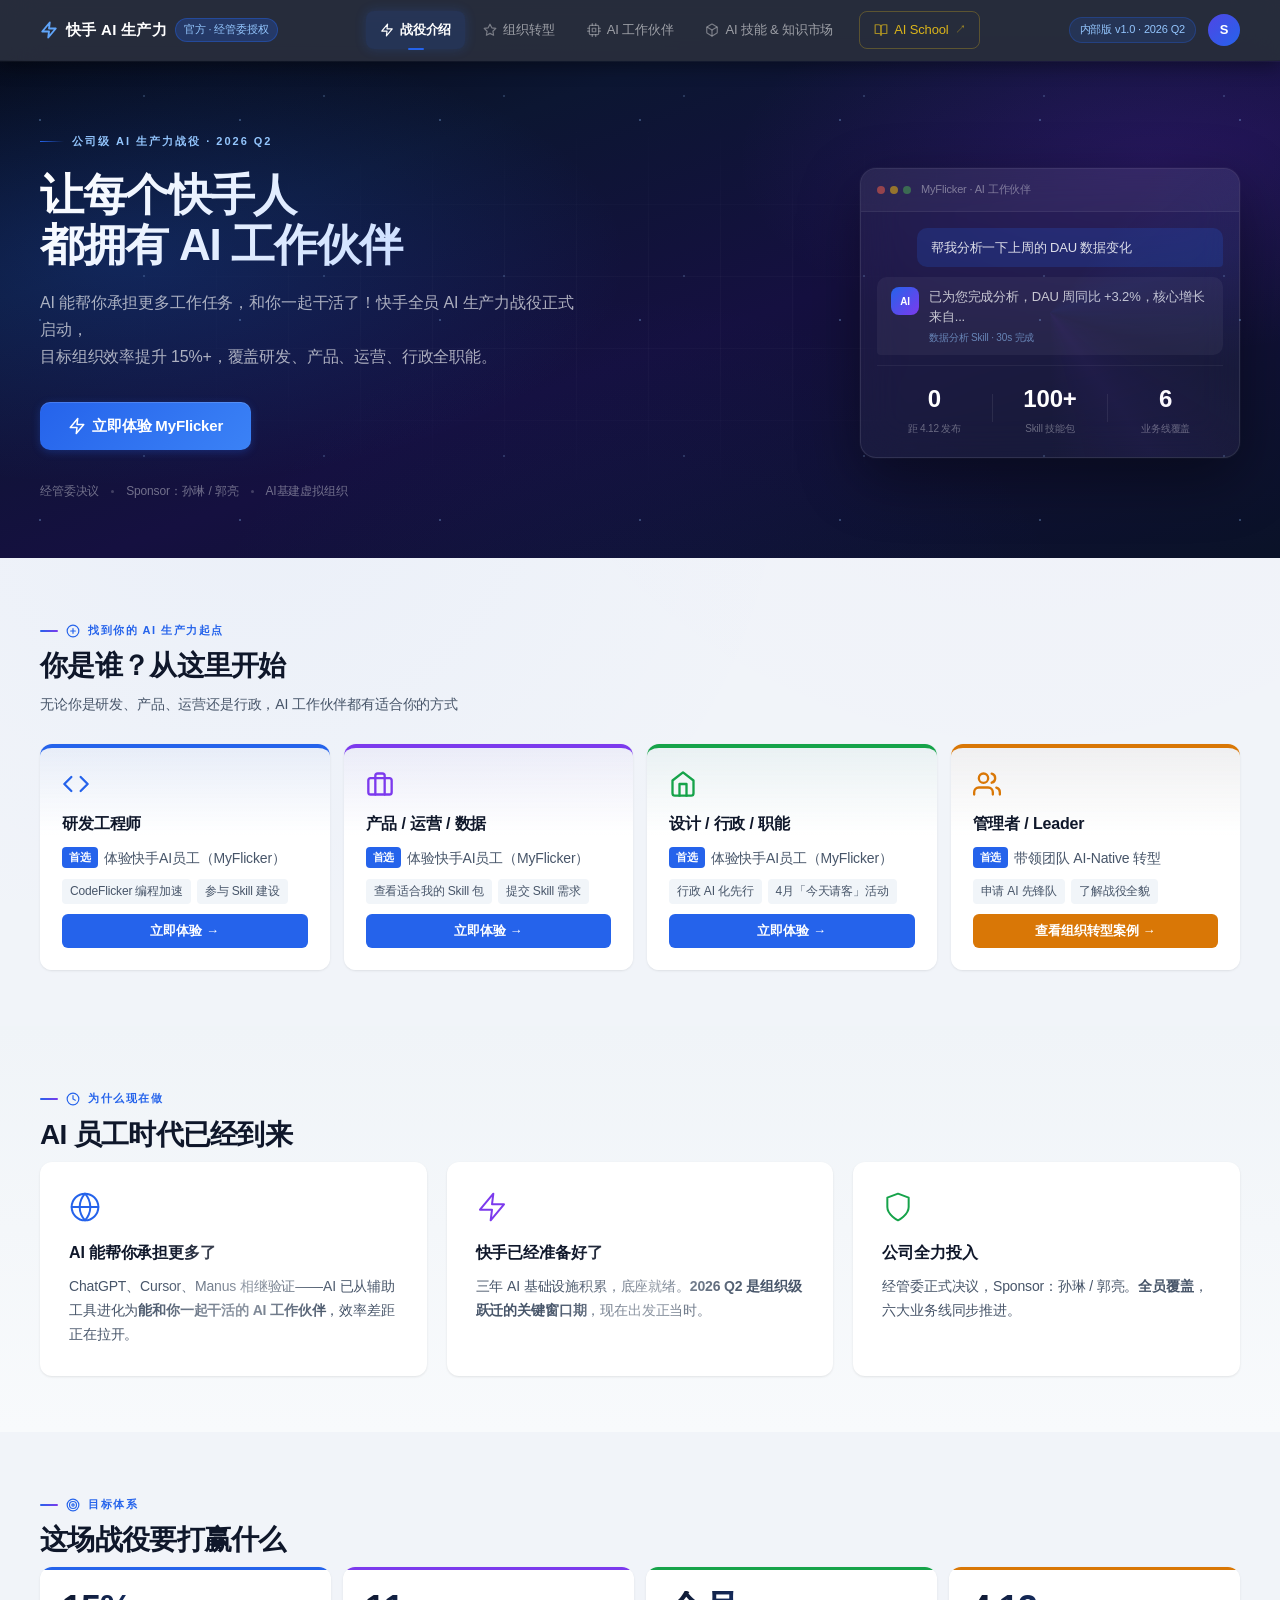
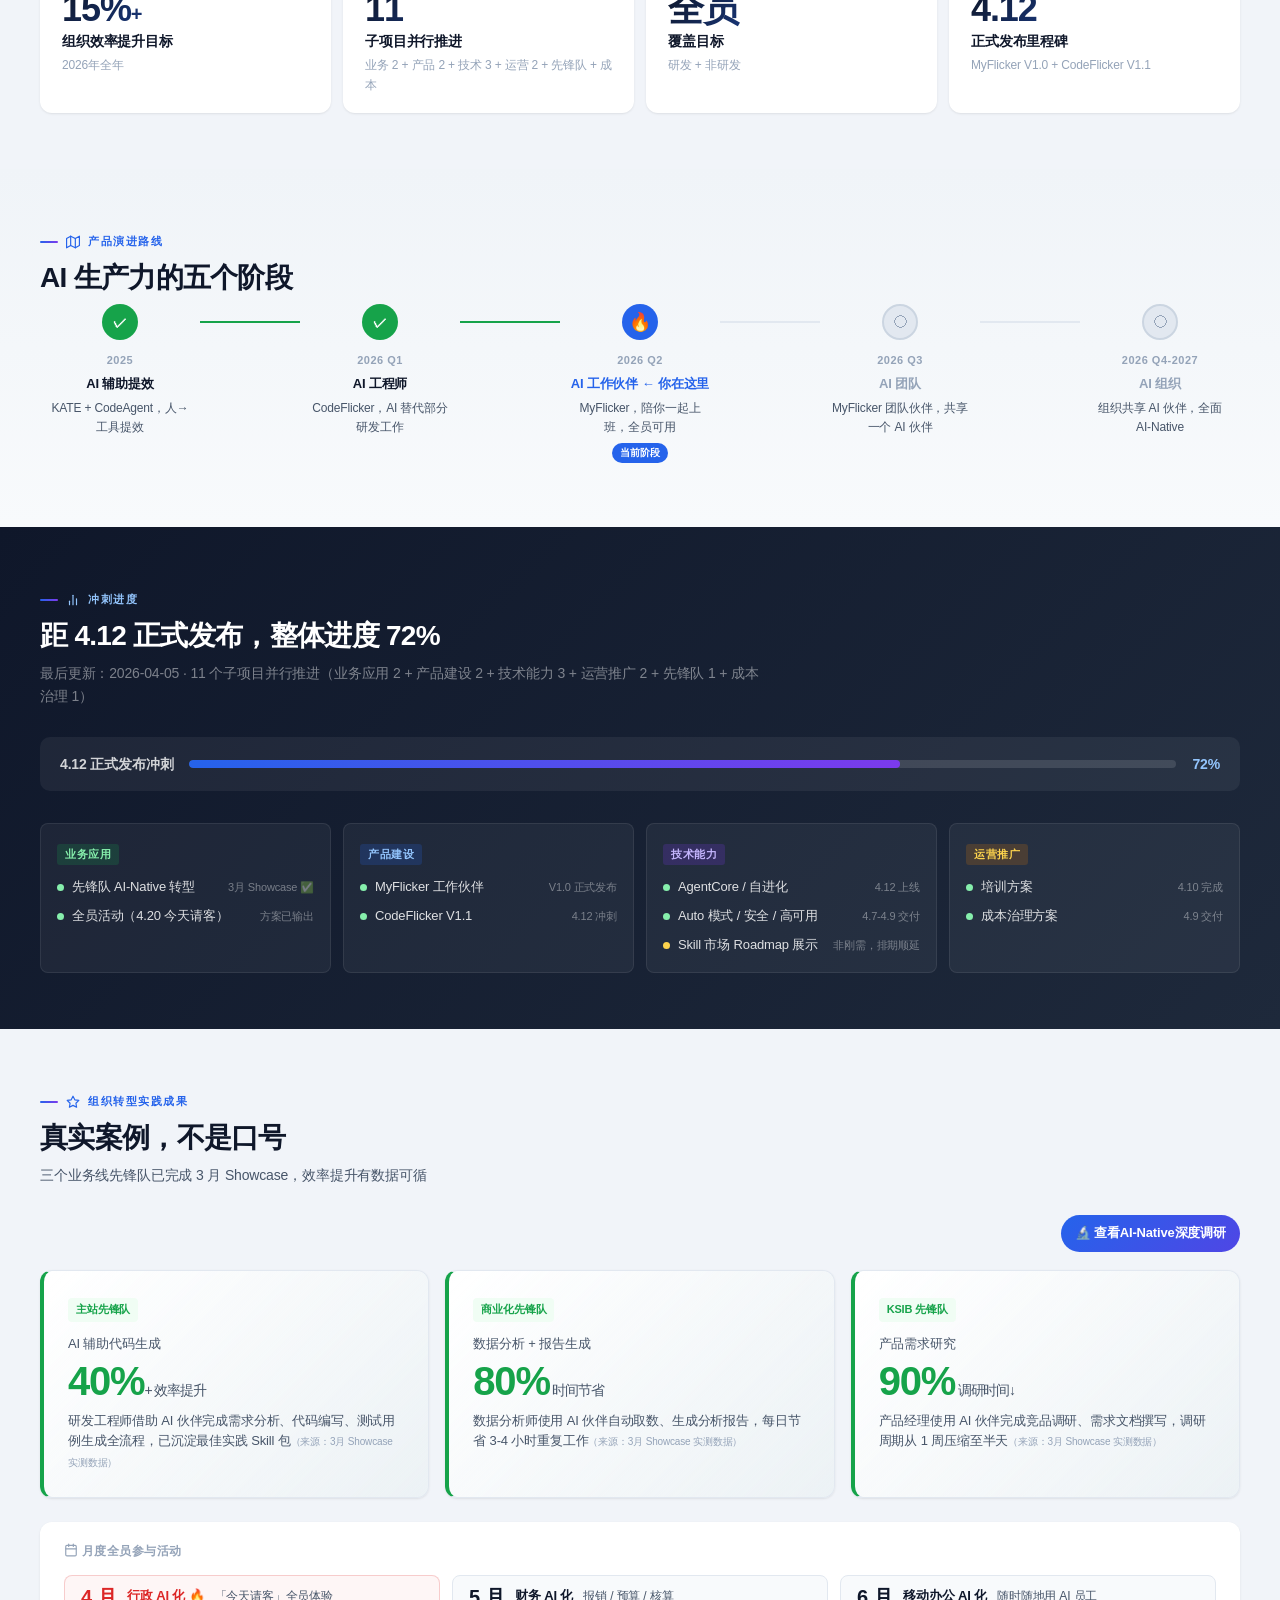
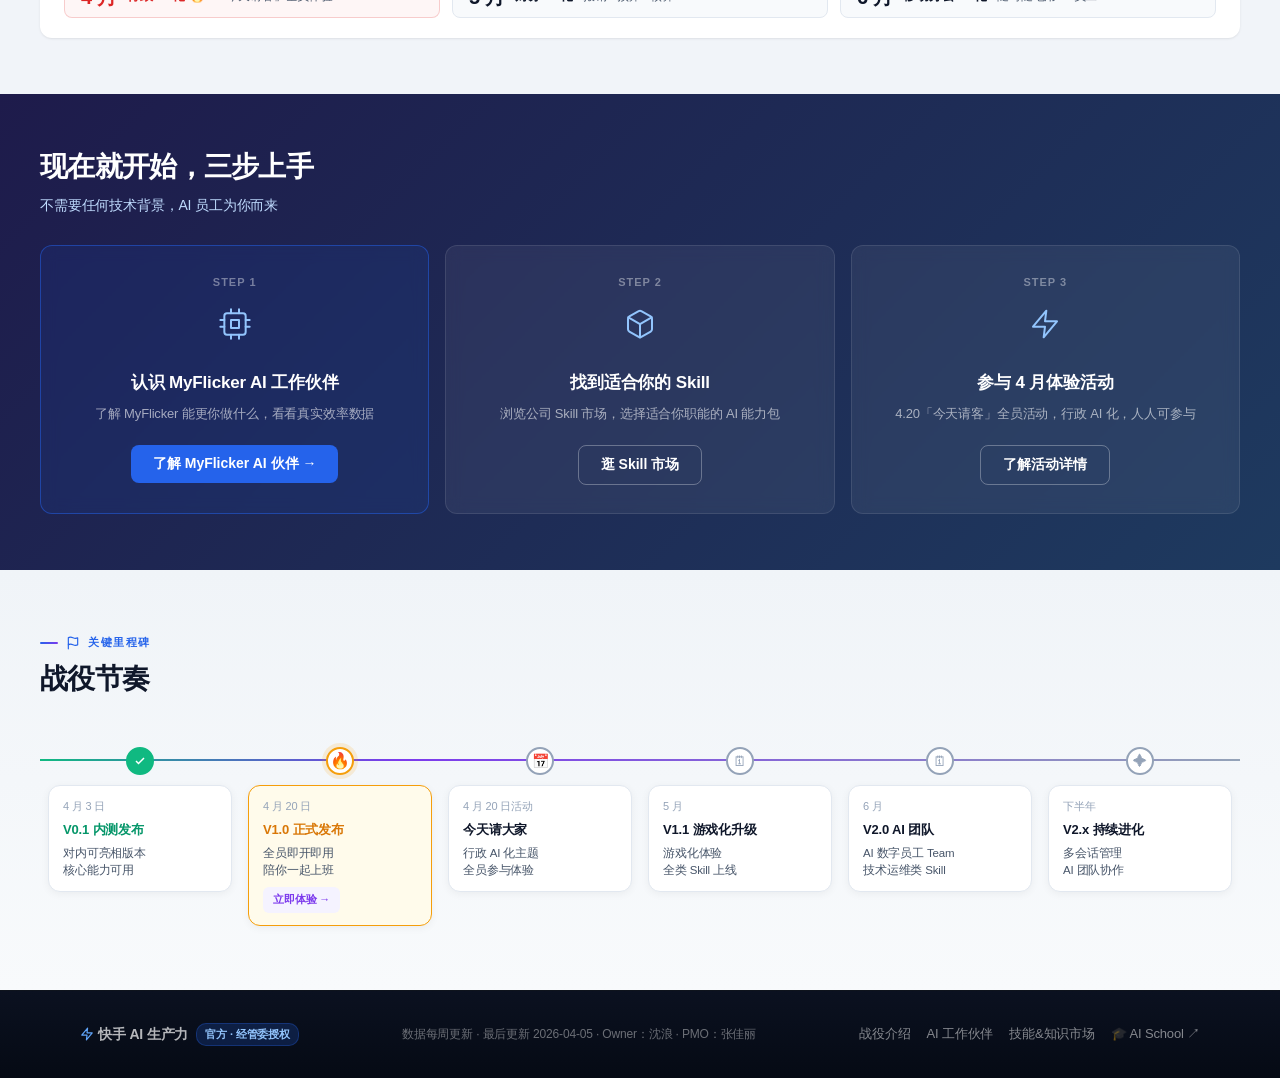
==== commit 4978ef5f: "feat: switch AgentOS top flow to CodeFlicker -> MyFlicker" ====
--- a/landing/index.html
+++ b/landing/index.html
@@ -324,6 +324,9 @@
         <div class="section-label"><svg class="sec-icon" width="14" height="14" viewBox="0 0 24 24" fill="none" stroke="currentColor" stroke-width="2" stroke-linecap="round" stroke-linejoin="round"><polygon points="12 2 15.09 8.26 22 9.27 17 14.14 18.18 21.02 12 17.77 5.82 21.02 7 14.14 2 9.27 8.91 8.26 12 2"/></svg> 组织转型实践成果</div>
         <h2 class="section-title">真实案例，不是口号</h2>
         <p class="section-desc">三个业务线先锋队已完成 3 月 Showcase，效率提升有数据可循</p>
+        <div style="margin:10px 0 18px;display:flex;justify-content:flex-end;">
+          <a href="ai-native-org-transform-research.html" target="_blank" style="display:inline-flex;align-items:center;gap:6px;padding:8px 14px;border-radius:999px;text-decoration:none;color:#fff;font-size:13px;font-weight:600;background:linear-gradient(135deg,#2563EB 0%,#4F46E5 100%);">🔬 查看AI-Native深度调研</a>
+        </div>
         <div class="pioneer-grid">
           <div class="pioneer-card">
             <div class="pioneer-tag">主站先锋队</div>
@@ -744,6 +747,120 @@
             <div class="pgn-item"><span class="pgn-stage">我们和伙伴</span><span class="pgn-desc">团队的目标对齐、知识共享，也有我陪着一起做</span></div>
             <div class="pgn-arrow">→</div>
             <div class="pgn-item"><span class="pgn-stage">组织和伙伴</span><span class="pgn-desc">全公司的方法论、最佳实践，都有我参与沉淀</span></div>
+          </div>
+        </div>
+
+        <!-- AgentOS 强化架构图 -->
+        <div class="agentos-spotlight">
+          <div class="agentos-head">
+            <div class="agentos-kicker">AgentOS · 统一智能底座</div>
+            <h3 class="agentos-title">真正厉害的，不是单个 Skill，而是把“思考、调用、执行、进化”串成一套系统</h3>
+            <p class="agentos-desc">同一套 AgentOS，同时驱动面向全员的 MyFlicker 与面向研发的 CodeFlicker，让 AI 从“会回答”升级为“能把任务做完”的工作伙伴。</p>
+          </div>
+
+          <div class="agentos-arch-shell">
+            <div class="agentos-layer-tag">接入层</div>
+            <div class="agentos-entry-row">
+              <div class="agentos-entry-card agentos-entry-card-dev">
+                <div class="agentos-entry-label">研发入口</div>
+                <div class="agentos-entry-name">CodeFlicker</div>
+                <div class="agentos-entry-desc">IDE / CLI 深度协作，直接进入研发执行流</div>
+              </div>
+              <div class="agentos-entry-link">研发先跑通 → 能力产品化 → 全员规模化</div>
+              <div class="agentos-entry-card">
+                <div class="agentos-entry-label">全员入口</div>
+                <div class="agentos-entry-name">MyFlicker</div>
+                <div class="agentos-entry-desc">KIM 对话入口，零门槛使用 AI 工作伙伴</div>
+              </div>
+            </div>
+
+            <div class="agentos-flow-rail">
+              <span class="agentos-flow-chip">任务规划</span>
+              <span class="agentos-flow-line"></span>
+              <span class="agentos-flow-chip">资源调度</span>
+              <span class="agentos-flow-line"></span>
+              <span class="agentos-flow-chip">执行闭环</span>
+            </div>
+
+            <div class="agentos-layer-tag agentos-layer-tag-core">核心底座</div>
+            <div class="agentos-main-grid">
+              <div class="agentos-core-panel">
+                <div class="agentos-core-top">
+                  <div>
+                    <div class="agentos-core-badge">核心能力中枢</div>
+                    <div class="agentos-core-title">AgentOS</div>
+                  </div>
+                  <div class="agentos-core-summary">统一任务理解、资源调度与执行闭环</div>
+                </div>
+
+                <div class="agentos-cap-grid">
+                  <div class="agentos-cap-card">
+                    <div class="agentos-cap-micro">01</div>
+                    <div class="agentos-cap-name">Agent Runtime</div>
+                    <div class="agentos-cap-desc">任务拆解、规划推理、状态编排</div>
+                  </div>
+                  <div class="agentos-cap-card">
+                    <div class="agentos-cap-micro">02</div>
+                    <div class="agentos-cap-name">Skill Router</div>
+                    <div class="agentos-cap-desc">工具、知识、数据源统一调度</div>
+                  </div>
+                  <div class="agentos-cap-card">
+                    <div class="agentos-cap-micro">03</div>
+                    <div class="agentos-cap-name">Memory & Evolution</div>
+                    <div class="agentos-cap-desc">共享记忆沉淀，越用越懂业务</div>
+                  </div>
+                  <div class="agentos-cap-card">
+                    <div class="agentos-cap-micro">04</div>
+                    <div class="agentos-cap-name">Auto Execution</div>
+                    <div class="agentos-cap-desc">从对话到执行，再到反馈闭环</div>
+                  </div>
+                </div>
+
+                <div class="agentos-value-strip">
+                  <div class="agentos-value-item">
+                    <span class="agentos-value-key">统一大脑</span>
+                    <span class="agentos-value-text">MyFlicker 与 CodeFlicker 共用底层能力，不重复建设</span>
+                  </div>
+                  <div class="agentos-value-item">
+                    <span class="agentos-value-key">统一执行闭环</span>
+                    <span class="agentos-value-text">不只会答，还能调 Skill、跑任务、交付结果</span>
+                  </div>
+                  <div class="agentos-value-item">
+                    <span class="agentos-value-key">统一扩展路径</span>
+                    <span class="agentos-value-text">天然支撑个人伙伴、团队伙伴、组织伙伴持续升级</span>
+                  </div>
+                </div>
+              </div>
+
+              <div class="agentos-guardrail-panel">
+                <div class="agentos-guardrail-title">企业级护栏</div>
+                <div class="agentos-guardrail-list">
+                  <div class="agentos-guardrail-item">
+                    <div class="agentos-guardrail-name">安全与权限</div>
+                    <div class="agentos-guardrail-desc">数据不出域，按角色分级授权</div>
+                  </div>
+                  <div class="agentos-guardrail-item">
+                    <div class="agentos-guardrail-name">审计与可追踪</div>
+                    <div class="agentos-guardrail-desc">全链路记录，过程可回溯、可治理</div>
+                  </div>
+                  <div class="agentos-guardrail-item">
+                    <div class="agentos-guardrail-name">高可用与弹性</div>
+                    <div class="agentos-guardrail-desc">多通道接入，支持稳定运行与快速扩容</div>
+                  </div>
+                </div>
+              </div>
+            </div>
+
+            <div class="agentos-bottom-rail">
+              <div class="agentos-bottom-title">能力扩张路径</div>
+              <div class="agentos-bottom-stages">
+                <div class="agentos-bottom-stage">个人伙伴</div>
+                <div class="agentos-bottom-arrow">→</div>
+                <div class="agentos-bottom-stage">团队伙伴</div>
+                <div class="agentos-bottom-arrow">→</div>
+                <div class="agentos-bottom-stage">组织伙伴</div>
+              </div>
+            </div>
           </div>
         </div>
 
--- a/landing/styles.css
+++ b/landing/styles.css
@@ -2011,10 +2011,395 @@
 .pgn-desc { font-size: 12px; color: var(--text-secondary); line-height: 1.5; }
 .pgn-arrow { font-size: 20px; color: #7c3aed; flex-shrink: 0; font-weight: 300; }
 
+/* ===== AgentOS Spotlight ===== */
+.agentos-spotlight {
+  margin-top: 22px;
+  padding: 28px;
+  border-radius: 20px;
+  background:
+    radial-gradient(circle at top right, rgba(99,102,241,0.16), transparent 32%),
+    linear-gradient(135deg, #0f172a 0%, #172554 52%, #1e1b4b 100%);
+  border: 1px solid rgba(129,140,248,0.28);
+  box-shadow: 0 18px 50px rgba(15,23,42,0.16);
+  color: #fff;
+  position: relative;
+  overflow: hidden;
+}
+.agentos-spotlight::after {
+  content: '';
+  position: absolute;
+  inset: 0;
+  background: linear-gradient(120deg, transparent 0%, rgba(255,255,255,0.04) 48%, transparent 100%);
+  pointer-events: none;
+}
+.agentos-head,
+.agentos-arch-shell,
+.agentos-entry-row,
+.agentos-main-grid,
+.agentos-bottom-rail { position: relative; z-index: 1; }
+.agentos-kicker {
+  display: inline-flex;
+  align-items: center;
+  gap: 8px;
+  padding: 5px 12px;
+  border-radius: 999px;
+  background: rgba(191,219,254,0.12);
+  border: 1px solid rgba(191,219,254,0.18);
+  color: #bfdbfe;
+  font-size: 11px;
+  font-weight: 800;
+  letter-spacing: 0.08em;
+  text-transform: uppercase;
+  margin-bottom: 14px;
+}
+.agentos-title {
+  font-size: 28px;
+  line-height: 1.25;
+  font-weight: 800;
+  letter-spacing: -0.02em;
+  margin-bottom: 10px;
+  max-width: 880px;
+}
+.agentos-desc {
+  font-size: 14px;
+  line-height: 1.75;
+  color: rgba(255,255,255,0.74);
+  max-width: 860px;
+}
+.agentos-arch-shell {
+  margin-top: 24px;
+  padding: 18px;
+  border-radius: 20px;
+  background: rgba(15,23,42,0.18);
+  border: 1px solid rgba(165,180,252,0.16);
+  box-shadow: inset 0 1px 0 rgba(255,255,255,0.05);
+}
+.agentos-layer-tag {
+  display: inline-flex;
+  align-items: center;
+  padding: 4px 10px;
+  border-radius: 999px;
+  font-size: 11px;
+  font-weight: 800;
+  color: #cbd5e1;
+  background: rgba(255,255,255,0.08);
+  border: 1px solid rgba(255,255,255,0.12);
+  letter-spacing: 0.08em;
+  text-transform: uppercase;
+}
+.agentos-layer-tag-core {
+  margin-top: 2px;
+  color: #bfdbfe;
+  background: rgba(59,130,246,0.1);
+  border-color: rgba(147,197,253,0.18);
+}
+.agentos-entry-row {
+  margin-top: 14px;
+  display: grid;
+  grid-template-columns: minmax(0, 1fr) 180px minmax(0, 1fr);
+  gap: 16px;
+  align-items: center;
+}
+.agentos-entry-card {
+  padding: 18px 20px;
+  border-radius: 16px;
+  background: rgba(255,255,255,0.08);
+  border: 1px solid rgba(255,255,255,0.14);
+  backdrop-filter: blur(6px);
+  min-height: 106px;
+}
+.agentos-entry-card-dev {
+  background: rgba(129,140,248,0.12);
+  border-color: rgba(165,180,252,0.28);
+}
+.agentos-entry-label {
+  font-size: 11px;
+  font-weight: 800;
+  color: #bfdbfe;
+  letter-spacing: 0.08em;
+  text-transform: uppercase;
+  margin-bottom: 8px;
+}
+.agentos-entry-name {
+  font-size: 22px;
+  font-weight: 800;
+  margin-bottom: 6px;
+}
+.agentos-entry-desc {
+  font-size: 13px;
+  line-height: 1.65;
+  color: rgba(255,255,255,0.72);
+}
+.agentos-entry-link {
+  text-align: center;
+  font-size: 12px;
+  font-weight: 700;
+  color: #c7d2fe;
+  padding: 12px 14px;
+  border-radius: 18px;
+  background: linear-gradient(90deg, rgba(99,102,241,0.18), rgba(59,130,246,0.14));
+  border: 1px dashed rgba(199,210,254,0.34);
+  line-height: 1.5;
+}
+.agentos-flow-rail {
+  display: flex;
+  align-items: center;
+  gap: 10px;
+  margin: 16px 4px 18px;
+}
+.agentos-flow-chip {
+  padding: 5px 10px;
+  border-radius: 999px;
+  font-size: 11px;
+  font-weight: 700;
+  color: #e0e7ff;
+  background: rgba(99,102,241,0.14);
+  border: 1px solid rgba(165,180,252,0.18);
+  white-space: nowrap;
+}
+.agentos-flow-line {
+  flex: 1;
+  height: 1px;
+  background: linear-gradient(90deg, rgba(99,102,241,0.1), rgba(191,219,254,0.7), rgba(99,102,241,0.1));
+}
+.agentos-main-grid {
+  margin-top: 14px;
+  display: grid;
+  grid-template-columns: minmax(0, 2.1fr) minmax(280px, 0.9fr);
+  gap: 18px;
+  align-items: stretch;
+}
+.agentos-core-panel {
+  padding: 22px;
+  border-radius: 18px;
+  background: linear-gradient(180deg, rgba(255,255,255,0.1) 0%, rgba(15,23,42,0.22) 100%);
+  border: 1px solid rgba(129,140,248,0.22);
+  box-shadow: inset 0 1px 0 rgba(255,255,255,0.06);
+}
+.agentos-core-top {
+  display: flex;
+  align-items: flex-start;
+  justify-content: space-between;
+  gap: 18px;
+  margin-bottom: 18px;
+}
+.agentos-core-badge {
+  display: inline-block;
+  font-size: 10px;
+  font-weight: 800;
+  color: #c7d2fe;
+  background: rgba(99,102,241,0.16);
+  border: 1px solid rgba(165,180,252,0.26);
+  padding: 4px 8px;
+  border-radius: 999px;
+  margin-bottom: 10px;
+  letter-spacing: 0.08em;
+  text-transform: uppercase;
+}
+.agentos-core-title {
+  font-size: 34px;
+  font-weight: 900;
+  line-height: 1;
+  letter-spacing: -0.03em;
+}
+.agentos-core-summary {
+  max-width: 260px;
+  font-size: 13px;
+  line-height: 1.6;
+  color: rgba(255,255,255,0.66);
+  text-align: right;
+}
+.agentos-cap-grid {
+  display: grid;
+  grid-template-columns: repeat(2, minmax(0, 1fr));
+  gap: 14px;
+}
+.agentos-cap-card {
+  padding: 16px;
+  border-radius: 16px;
+  background: linear-gradient(180deg, rgba(255,255,255,0.1) 0%, rgba(255,255,255,0.05) 100%);
+  border: 1px solid rgba(191,219,254,0.14);
+  min-height: 118px;
+  position: relative;
+}
+.agentos-cap-micro {
+  display: inline-flex;
+  align-items: center;
+  justify-content: center;
+  min-width: 28px;
+  height: 20px;
+  padding: 0 6px;
+  border-radius: 999px;
+  font-size: 10px;
+  font-weight: 800;
+  color: #bfdbfe;
+  background: rgba(59,130,246,0.12);
+  border: 1px solid rgba(147,197,253,0.16);
+  margin-bottom: 10px;
+}
+.agentos-cap-name {
+  font-size: 16px;
+  font-weight: 800;
+  color: #fff;
+  margin-bottom: 8px;
+}
+.agentos-cap-desc {
+  font-size: 13px;
+  line-height: 1.65;
+  color: rgba(255,255,255,0.68);
+}
+.agentos-value-strip {
+  margin-top: 16px;
+  display: grid;
+  grid-template-columns: repeat(3, minmax(0, 1fr));
+  gap: 12px;
+}
+.agentos-value-item {
+  padding: 14px 14px 12px;
+  border-radius: 14px;
+  background: rgba(15,23,42,0.28);
+  border: 1px solid rgba(148,163,184,0.16);
+}
+.agentos-value-key {
+  display: block;
+  font-size: 12px;
+  font-weight: 800;
+  color: #93c5fd;
+  margin-bottom: 6px;
+}
+.agentos-value-text {
+  display: block;
+  font-size: 12px;
+  line-height: 1.6;
+  color: rgba(255,255,255,0.68);
+}
+.agentos-guardrail-panel {
+  padding: 22px 18px;
+  border-radius: 18px;
+  background: linear-gradient(180deg, rgba(248,250,252,0.95) 0%, rgba(226,232,240,0.92) 100%);
+  border: 1px solid rgba(226,232,240,0.8);
+  color: var(--text-primary);
+  position: relative;
+}
+.agentos-guardrail-panel::before {
+  content: '治理层';
+  position: absolute;
+  top: -10px;
+  left: 16px;
+  padding: 3px 8px;
+  border-radius: 999px;
+  font-size: 10px;
+  font-weight: 800;
+  letter-spacing: 0.08em;
+  text-transform: uppercase;
+  color: #4338ca;
+  background: #eef2ff;
+  border: 1px solid #c7d2fe;
+}
+.agentos-guardrail-title {
+  font-size: 14px;
+  font-weight: 800;
+  color: #4338ca;
+  margin-bottom: 14px;
+}
+.agentos-guardrail-list {
+  display: flex;
+  flex-direction: column;
+  gap: 12px;
+}
+.agentos-guardrail-item {
+  padding: 14px;
+  border-radius: 14px;
+  background: rgba(255,255,255,0.78);
+  border: 1px solid rgba(203,213,225,0.9);
+}
+.agentos-guardrail-name {
+  font-size: 14px;
+  font-weight: 800;
+  color: var(--text-primary);
+  margin-bottom: 6px;
+}
+.agentos-guardrail-desc {
+  font-size: 12px;
+  line-height: 1.6;
+  color: var(--text-secondary);
+}
+.agentos-bottom-rail {
+  margin-top: 16px;
+  padding: 16px 18px;
+  border-radius: 16px;
+  background: rgba(255,255,255,0.05);
+  border: 1px solid rgba(255,255,255,0.08);
+}
+.agentos-bottom-title {
+  font-size: 12px;
+  font-weight: 800;
+  color: #c7d2fe;
+  letter-spacing: 0.08em;
+  text-transform: uppercase;
+  margin-bottom: 10px;
+}
+.agentos-bottom-stages {
+  display: flex;
+  align-items: center;
+  gap: 10px;
+  flex-wrap: wrap;
+}
+.agentos-bottom-stage {
+  padding: 8px 14px;
+  border-radius: 999px;
+  background: rgba(59,130,246,0.12);
+  border: 1px solid rgba(147,197,253,0.16);
+  font-size: 12px;
+  font-weight: 700;
+  color: #eff6ff;
+}
+.agentos-bottom-arrow {
+  color: rgba(255,255,255,0.46);
+  font-weight: 700;
+}
+
+@media (max-width: 1024px) {
+  .agentos-entry-row {
+    grid-template-columns: 1fr;
+  }
+  .agentos-entry-link {
+    justify-self: center;
+    width: fit-content;
+  }
+  .agentos-flow-rail {
+    flex-wrap: wrap;
+  }
+  .agentos-flow-line {
+    min-width: 30px;
+  }
+  .agentos-main-grid {
+    grid-template-columns: 1fr;
+  }
+  .agentos-core-top {
+    flex-direction: column;
+  }
+  .agentos-core-summary {
+    max-width: none;
+    text-align: left;
+  }
+  .agentos-value-strip {
+    grid-template-columns: 1fr;
+  }
+}
+
 @media (max-width: 768px) {
   .mf-positions { grid-template-columns: 1fr; }
   .pgn-items { flex-direction: column; }
   .pgn-arrow { transform: rotate(90deg); }
+  .agentos-spotlight { padding: 22px 18px; }
+  .agentos-arch-shell { padding: 16px 14px; }
+  .agentos-title { font-size: 22px; }
+  .agentos-cap-grid { grid-template-columns: 1fr; }
+  .agentos-entry-name { font-size: 20px; }
+  .agentos-core-title { font-size: 28px; }
+  .agentos-bottom-stages { flex-direction: column; align-items: flex-start; }
+  .agentos-bottom-arrow { transform: rotate(90deg); }
 }
 
 /* ===== MyFlicker 单产品介绍卡 (mf-intro) ===== */
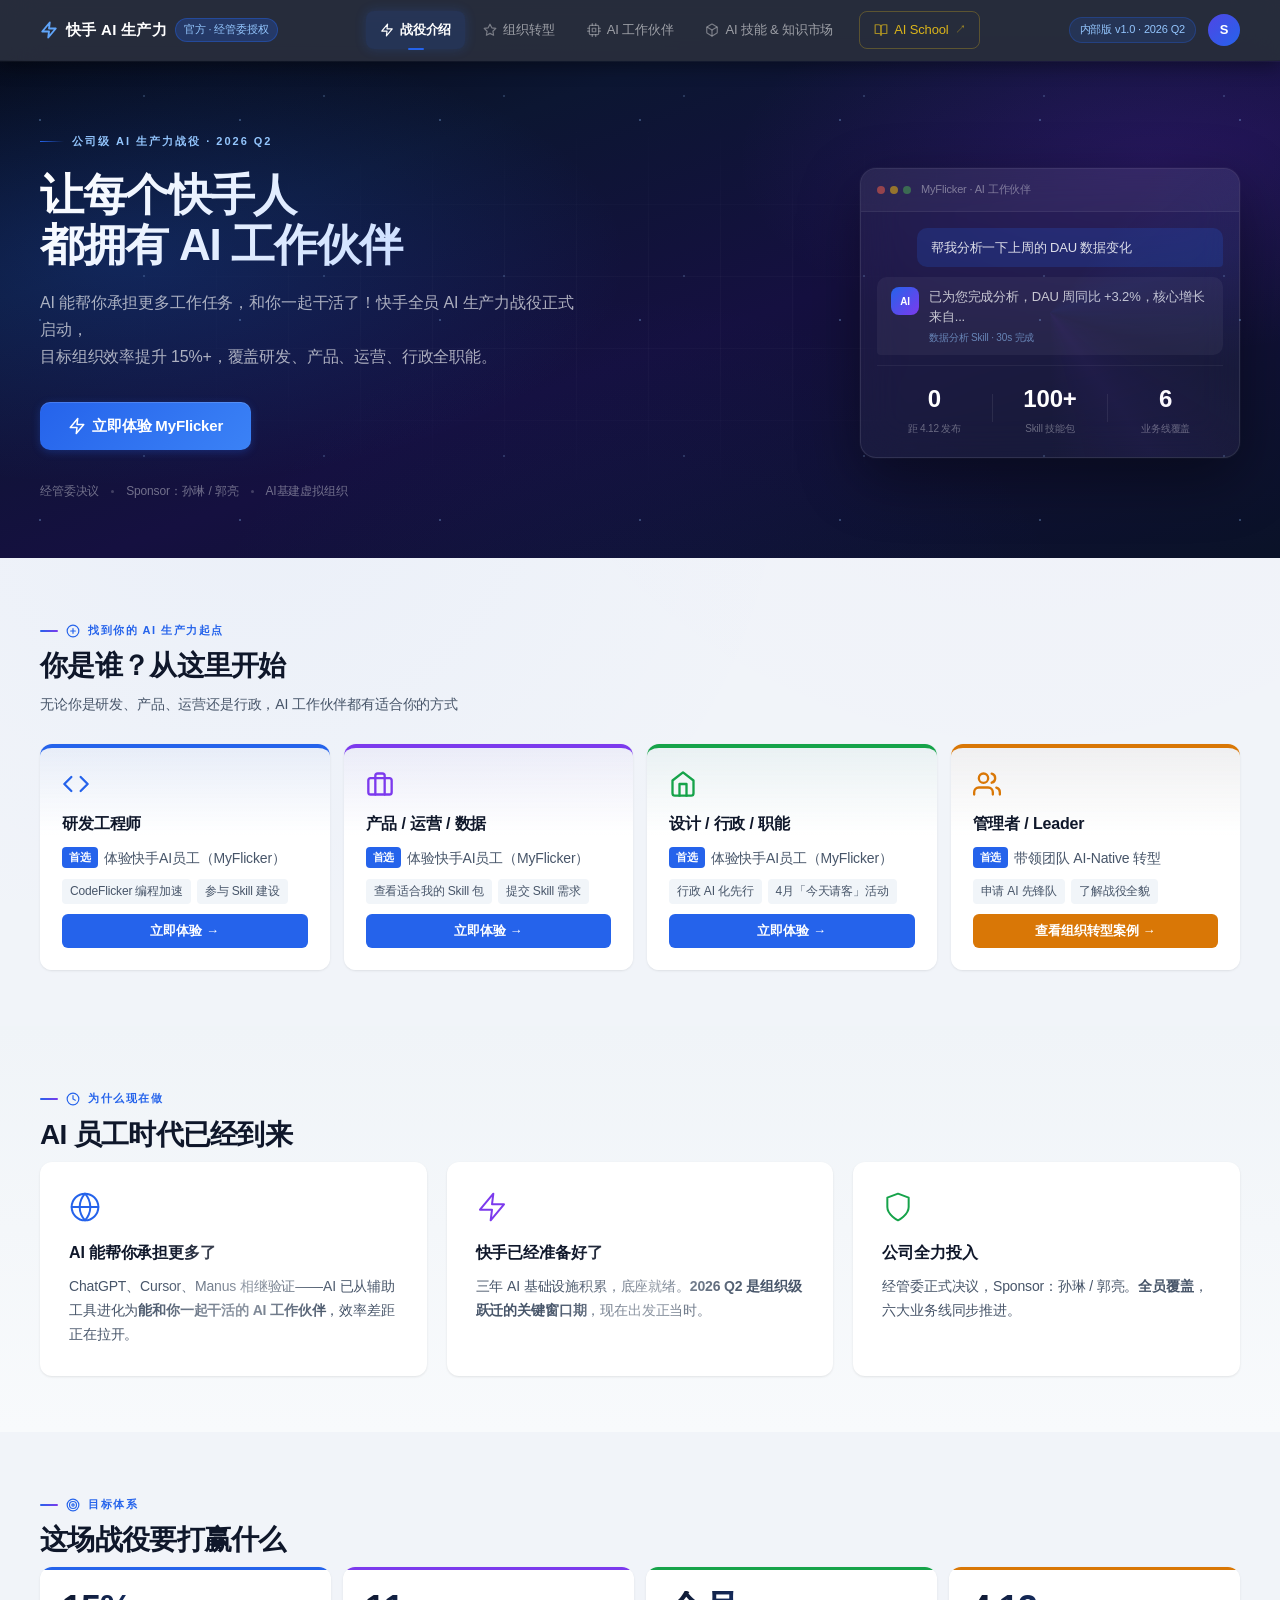
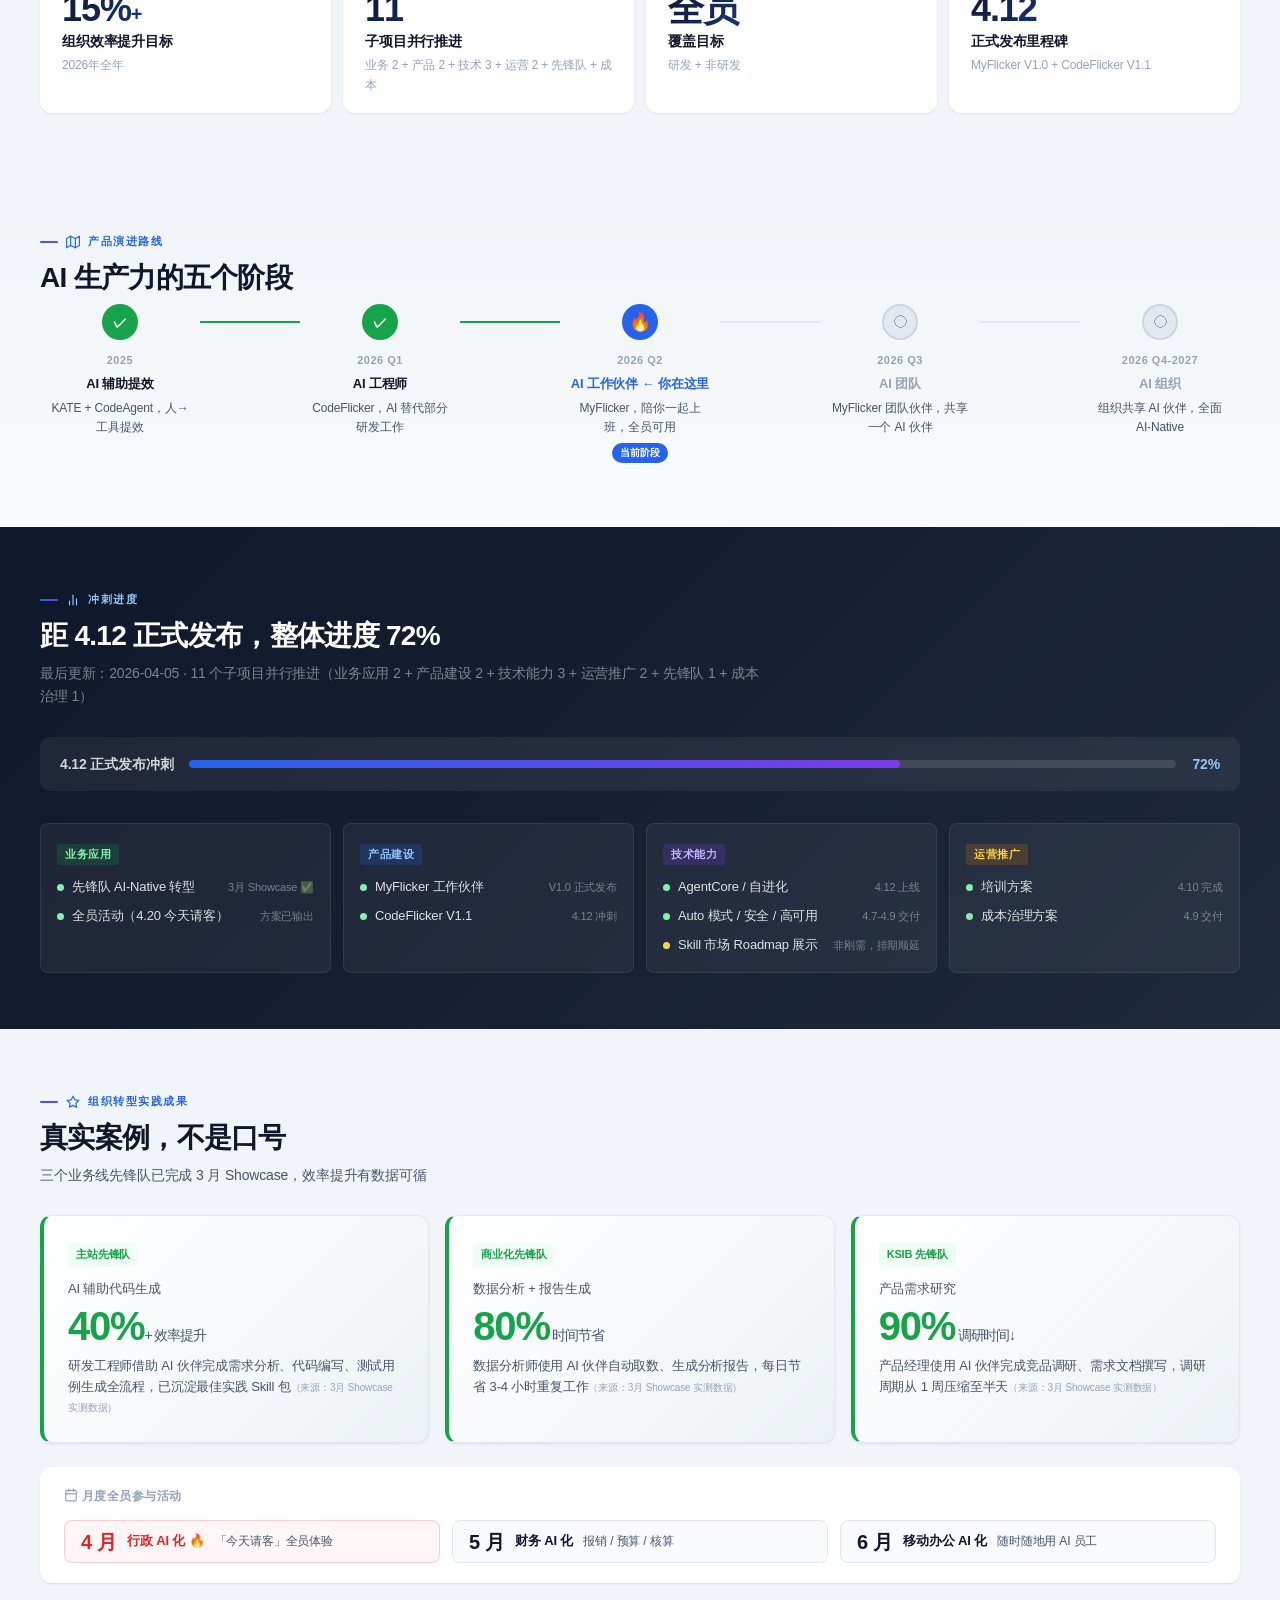
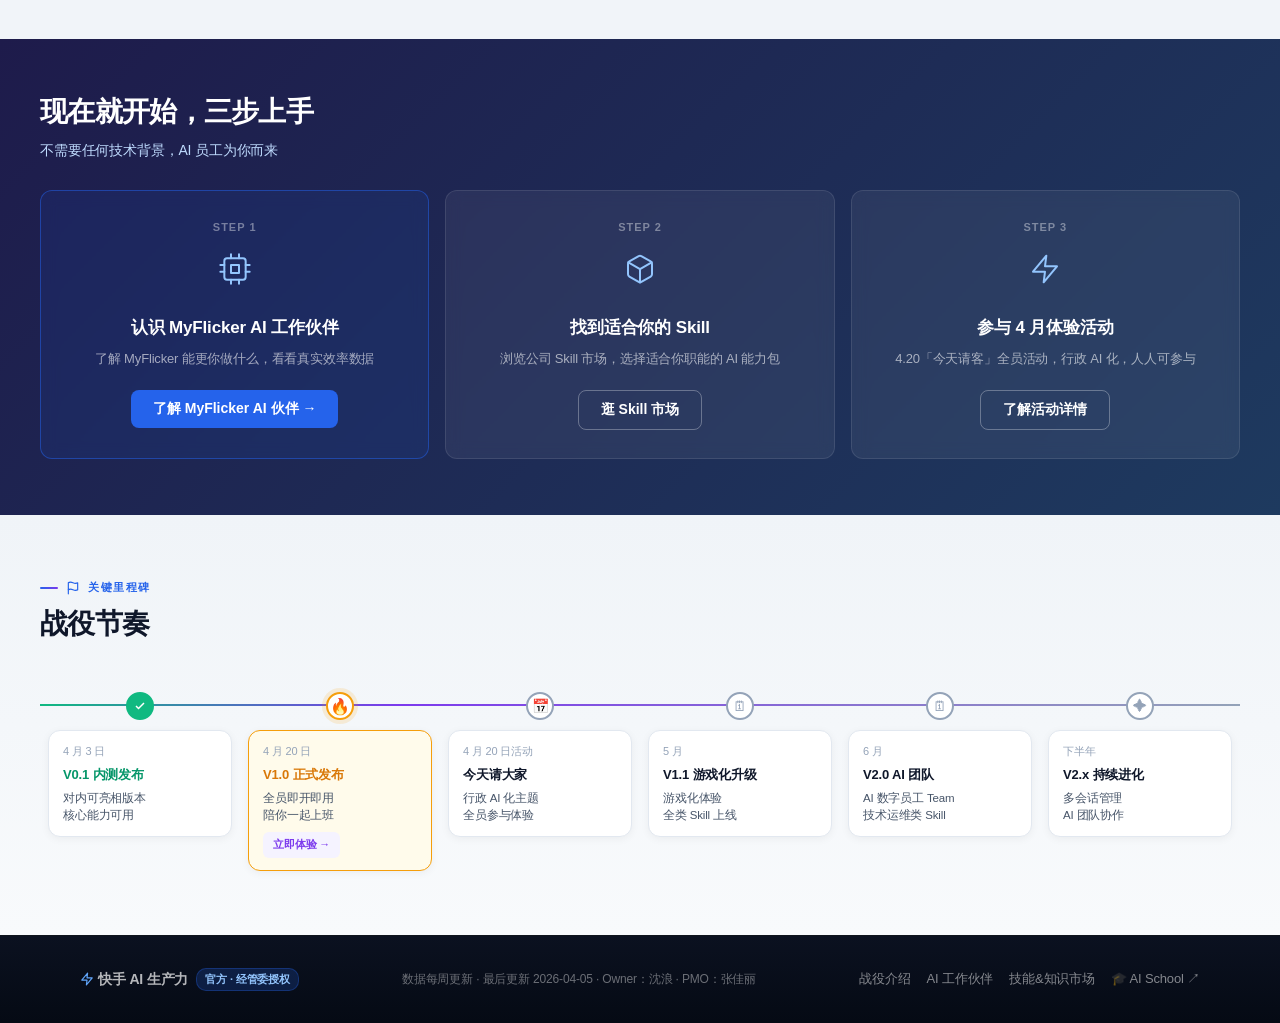
==== commit 6f6bb1c8: "chore(landing): 删除 ai-native-org-transform-research.html 及相关引用链接" ====
--- a/landing/index.html
+++ b/landing/index.html
@@ -324,9 +324,6 @@
         <div class="section-label"><svg class="sec-icon" width="14" height="14" viewBox="0 0 24 24" fill="none" stroke="currentColor" stroke-width="2" stroke-linecap="round" stroke-linejoin="round"><polygon points="12 2 15.09 8.26 22 9.27 17 14.14 18.18 21.02 12 17.77 5.82 21.02 7 14.14 2 9.27 8.91 8.26 12 2"/></svg> 组织转型实践成果</div>
         <h2 class="section-title">真实案例，不是口号</h2>
         <p class="section-desc">三个业务线先锋队已完成 3 月 Showcase，效率提升有数据可循</p>
-        <div style="margin:10px 0 18px;display:flex;justify-content:flex-end;">
-          <a href="ai-native-org-transform-research.html" target="_blank" style="display:inline-flex;align-items:center;gap:6px;padding:8px 14px;border-radius:999px;text-decoration:none;color:#fff;font-size:13px;font-weight:600;background:linear-gradient(135deg,#2563EB 0%,#4F46E5 100%);">🔬 查看AI-Native深度调研</a>
-        </div>
         <div class="pioneer-grid">
           <div class="pioneer-card">
             <div class="pioneer-tag">主站先锋队</div>
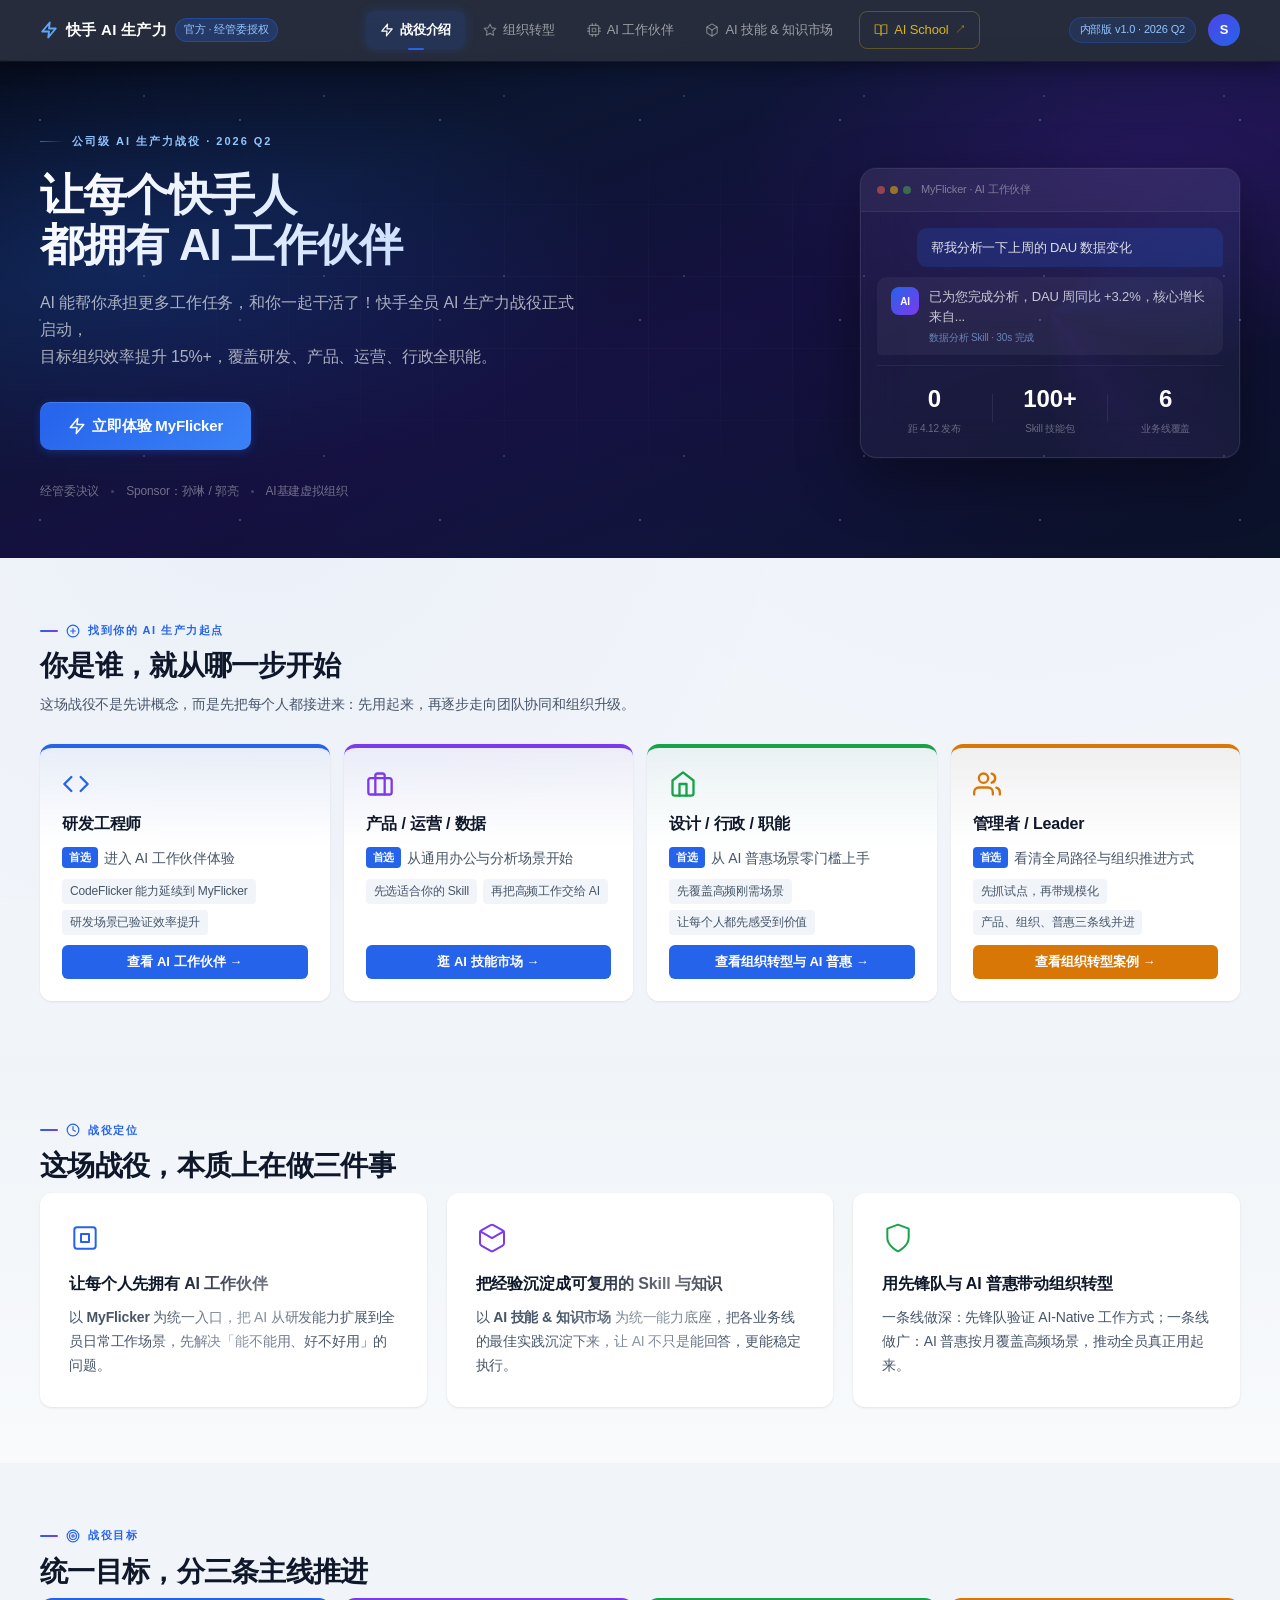
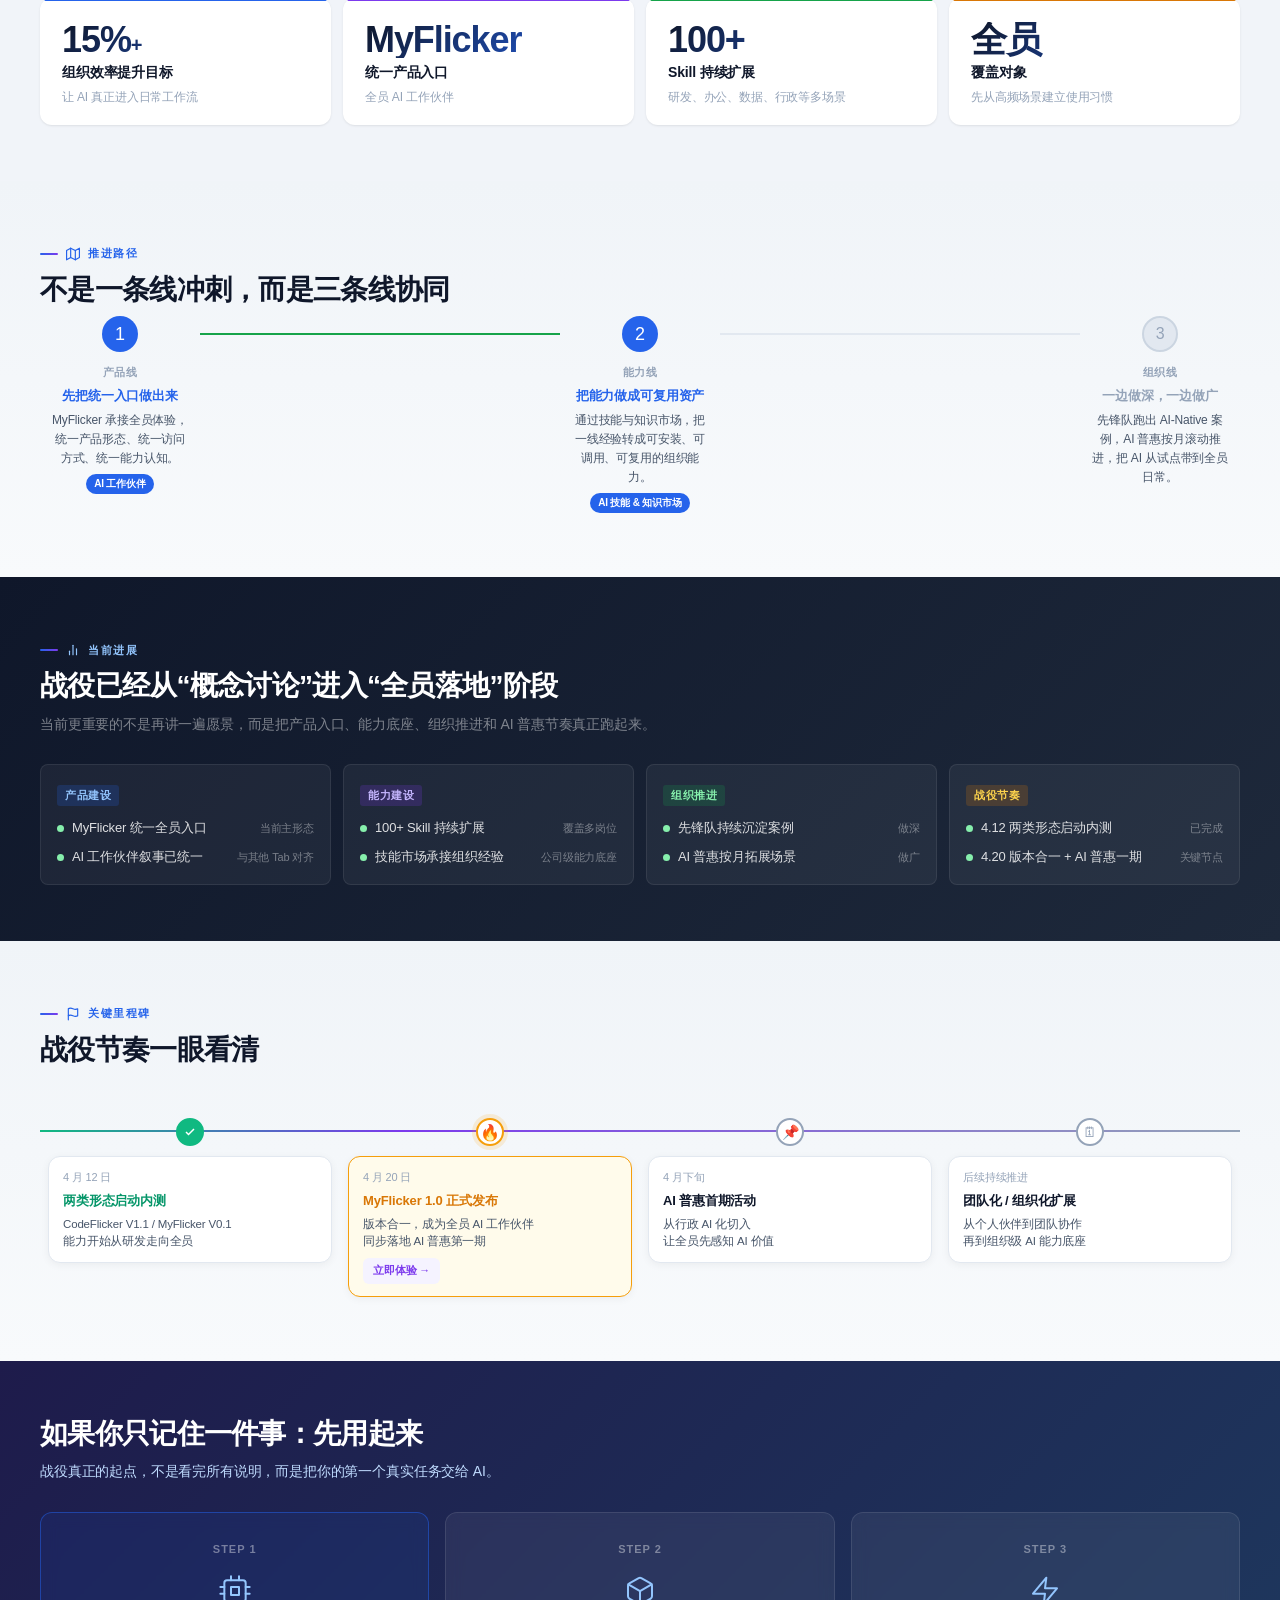
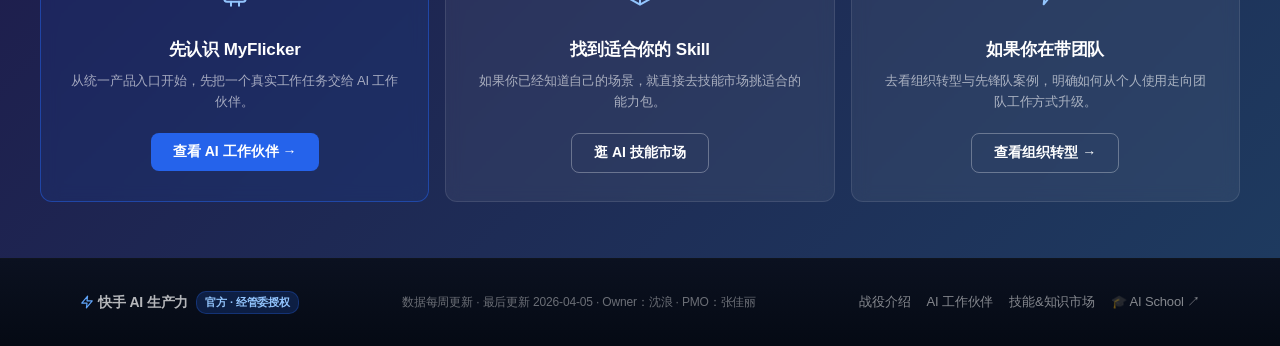
==== commit 9de19b97: "feat: refresh battle intro tab" ====
--- a/landing/index.html
+++ b/landing/index.html
@@ -102,54 +102,54 @@
     <section class="section section-entry">
       <div class="section-inner">
         <div class="section-label"><svg class="sec-icon" width="14" height="14" viewBox="0 0 24 24" fill="none" stroke="currentColor" stroke-width="2" stroke-linecap="round" stroke-linejoin="round"><circle cx="12" cy="12" r="10"/><line x1="12" y1="8" x2="12" y2="16"/><line x1="8" y1="12" x2="16" y2="12"/></svg> 找到你的 AI 生产力起点</div>
-        <h2 class="section-title">你是谁？从这里开始</h2>
-        <p class="section-desc">无论你是研发、产品、运营还是行政，AI 工作伙伴都有适合你的方式</p>
+        <h2 class="section-title">你是谁，就从哪一步开始</h2>
+        <p class="section-desc">这场战役不是先讲概念，而是先把每个人都接进来：先用起来，再逐步走向团队协同和组织升级。</p>
         <div class="entry-grid">
           <div class="entry-card entry-card-blue">
             <div class="entry-icon"><svg width="28" height="28" viewBox="0 0 24 24" fill="none" stroke="var(--accent-blue)" stroke-width="2" stroke-linecap="round" stroke-linejoin="round"><polyline points="16 18 22 12 16 6"/><polyline points="8 6 2 12 8 18"/></svg></div>
             <div class="entry-title">研发工程师</div>
             <div class="entry-primary">
-              <span class="entry-badge">首选</span>体验快手AI员工（MyFlicker）
+              <span class="entry-badge">首选</span>进入 AI 工作伙伴体验
             </div>
             <div class="entry-extends">
-              <span class="ext-tag">CodeFlicker 编程加速</span>
-              <span class="ext-tag">参与 Skill 建设</span>
-            </div>
-            <button class="entry-btn" onclick="switchTab('product')">立即体验 →</button>
+              <span class="ext-tag">CodeFlicker 能力延续到 MyFlicker</span>
+              <span class="ext-tag">研发场景已验证效率提升</span>
+            </div>
+            <button class="entry-btn" onclick="switchTab('product')">查看 AI 工作伙伴 →</button>
           </div>
           <div class="entry-card entry-card-purple">
             <div class="entry-icon"><svg width="28" height="28" viewBox="0 0 24 24" fill="none" stroke="var(--accent-purple)" stroke-width="2" stroke-linecap="round" stroke-linejoin="round"><rect x="2" y="7" width="20" height="14" rx="2" ry="2"/><path d="M16 21V5a2 2 0 0 0-2-2h-4a2 2 0 0 0-2 2v16"/></svg></div>
             <div class="entry-title">产品 / 运营 / 数据</div>
             <div class="entry-primary">
-              <span class="entry-badge">首选</span>体验快手AI员工（MyFlicker）
+              <span class="entry-badge">首选</span>从通用办公与分析场景开始
             </div>
             <div class="entry-extends">
-              <span class="ext-tag">查看适合我的 Skill 包</span>
-              <span class="ext-tag">提交 Skill 需求</span>
-            </div>
-            <button class="entry-btn" onclick="switchTab('product')">立即体验 →</button>
+              <span class="ext-tag">先选适合你的 Skill</span>
+              <span class="ext-tag">再把高频工作交给 AI</span>
+            </div>
+            <button class="entry-btn" onclick="switchTab('skill')">逛 AI 技能市场 →</button>
           </div>
           <div class="entry-card entry-card-green">
             <div class="entry-icon"><svg width="28" height="28" viewBox="0 0 24 24" fill="none" stroke="var(--accent-green)" stroke-width="2" stroke-linecap="round" stroke-linejoin="round"><path d="M3 9l9-7 9 7v11a2 2 0 0 1-2 2H5a2 2 0 0 1-2-2z"/><polyline points="9 22 9 12 15 12 15 22"/></svg></div>
             <div class="entry-title">设计 / 行政 / 职能</div>
             <div class="entry-primary">
-              <span class="entry-badge">首选</span>体验快手AI员工（MyFlicker）
+              <span class="entry-badge">首选</span>从 AI 普惠场景零门槛上手
             </div>
             <div class="entry-extends">
-              <span class="ext-tag">行政 AI 化先行</span>
-              <span class="ext-tag">4月「今天请客」活动</span>
-            </div>
-            <button class="entry-btn" onclick="switchTab('product')">立即体验 →</button>
+              <span class="ext-tag">先覆盖高频刚需场景</span>
+              <span class="ext-tag">让每个人都先感受到价值</span>
+            </div>
+            <button class="entry-btn" onclick="switchTab('pioneer')">查看组织转型与 AI 普惠 →</button>
           </div>
           <div class="entry-card entry-card-amber">
             <div class="entry-icon"><svg width="28" height="28" viewBox="0 0 24 24" fill="none" stroke="var(--accent-amber)" stroke-width="2" stroke-linecap="round" stroke-linejoin="round"><path d="M17 21v-2a4 4 0 0 0-4-4H5a4 4 0 0 0-4 4v2"/><circle cx="9" cy="7" r="4"/><path d="M23 21v-2a4 4 0 0 0-3-3.87"/><path d="M16 3.13a4 4 0 0 1 0 7.75"/></svg></div>
             <div class="entry-title">管理者 / Leader</div>
             <div class="entry-primary">
-              <span class="entry-badge">首选</span>带领团队 AI-Native 转型
+              <span class="entry-badge">首选</span>看清全局路径与组织推进方式
             </div>
             <div class="entry-extends">
-              <span class="ext-tag">申请 AI 先锋队</span>
-              <span class="ext-tag">了解战役全貌</span>
+              <span class="ext-tag">先抓试点，再带规模化</span>
+              <span class="ext-tag">产品、组织、普惠三条线并进</span>
             </div>
             <button class="entry-btn entry-btn-amber" onclick="switchTab('pioneer')">查看组织转型案例 →</button>
           </div>
@@ -157,26 +157,26 @@
       </div>
     </section>
 
-    <!-- Section B: 战役背景 -->
+    <!-- Section B: 战役定位 -->
     <section class="section section-bg-gray">
       <div class="section-inner">
-        <div class="section-label"><svg class="sec-icon" width="14" height="14" viewBox="0 0 24 24" fill="none" stroke="currentColor" stroke-width="2" stroke-linecap="round" stroke-linejoin="round"><circle cx="12" cy="12" r="10"/><polyline points="12 6 12 12 16 14"/></svg> 为什么现在做</div>
-        <h2 class="section-title">AI 员工时代已经到来</h2>
+        <div class="section-label"><svg class="sec-icon" width="14" height="14" viewBox="0 0 24 24" fill="none" stroke="currentColor" stroke-width="2" stroke-linecap="round" stroke-linejoin="round"><circle cx="12" cy="12" r="10"/><polyline points="12 6 12 12 16 14"/></svg> 战役定位</div>
+        <h2 class="section-title">这场战役，本质上在做三件事</h2>
         <div class="three-cols">
           <div class="col-card">
-            <div class="col-icon"><svg width="32" height="32" viewBox="0 0 24 24" fill="none" stroke="var(--accent-blue)" stroke-width="1.5" stroke-linecap="round" stroke-linejoin="round"><circle cx="12" cy="12" r="10"/><line x1="2" y1="12" x2="22" y2="12"/><path d="M12 2a15.3 15.3 0 0 1 4 10 15.3 15.3 0 0 1-4 10 15.3 15.3 0 0 1-4-10 15.3 15.3 0 0 1 4-10z"/></svg></div>
-            <h3>AI 能帮你承担更多了</h3>
-            <p>ChatGPT、Cursor、Manus 相继验证——AI 已从辅助工具进化为<strong>能和你一起干活的 AI 工作伙伴</strong>，效率差距正在拉开。</p>
+            <div class="col-icon"><svg width="32" height="32" viewBox="0 0 24 24" fill="none" stroke="var(--accent-blue)" stroke-width="1.5" stroke-linecap="round" stroke-linejoin="round"><rect x="4" y="4" width="16" height="16" rx="2" ry="2"/><rect x="9" y="9" width="6" height="6"/></svg></div>
+            <h3>让每个人先拥有 AI 工作伙伴</h3>
+            <p>以 <strong>MyFlicker</strong> 为统一入口，把 AI 从研发能力扩展到全员日常工作场景，先解决「能不能用、好不好用」的问题。</p>
           </div>
           <div class="col-card">
-            <div class="col-icon"><svg width="32" height="32" viewBox="0 0 24 24" fill="none" stroke="var(--accent-purple)" stroke-width="1.5" stroke-linecap="round" stroke-linejoin="round"><path d="M13 2L3 14h9l-1 8 10-12h-9l1-8z"/></svg></div>
-            <h3>快手已经准备好了</h3>
-            <p>三年 AI 基础设施积累，底座就绪。<strong>2026 Q2 是组织级跃迁的关键窗口期</strong>，现在出发正当时。</p>
+            <div class="col-icon"><svg width="32" height="32" viewBox="0 0 24 24" fill="none" stroke="var(--accent-purple)" stroke-width="1.5" stroke-linecap="round" stroke-linejoin="round"><path d="M21 16V8a2 2 0 0 0-1-1.73l-7-4a2 2 0 0 0-2 0l-7 4A2 2 0 0 0 3 8v8a2 2 0 0 0 1 1.73l7 4a2 2 0 0 0 2 0l7-4A2 2 0 0 0 21 16z"/><polyline points="3.27 6.96 12 12.01 20.73 6.96"/></svg></div>
+            <h3>把经验沉淀成可复用的 Skill 与知识</h3>
+            <p>以 <strong>AI 技能 &amp; 知识市场</strong> 为统一能力底座，把各业务线的最佳实践沉淀下来，让 AI 不只是能回答，更能稳定执行。</p>
           </div>
           <div class="col-card">
             <div class="col-icon"><svg width="32" height="32" viewBox="0 0 24 24" fill="none" stroke="var(--accent-green)" stroke-width="1.5" stroke-linecap="round" stroke-linejoin="round"><path d="M12 22s8-4 8-10V5l-8-3-8 3v7c0 6 8 10 8 10z"/></svg></div>
-            <h3>公司全力投入</h3>
-            <p>经管委正式决议，Sponsor：孙琳 / 郭亮。<strong>全员覆盖</strong>，六大业务线同步推进。</p>
+            <h3>用先锋队与 AI 普惠带动组织转型</h3>
+            <p>一条线做深：先锋队验证 AI-Native 工作方式；一条线做广：AI 普惠按月覆盖高频场景，推动全员真正用起来。</p>
           </div>
         </div>
       </div>
@@ -185,183 +185,157 @@
     <!-- Section C: 目标体系 -->
     <section class="section">
       <div class="section-inner">
-        <div class="section-label"><svg class="sec-icon" width="14" height="14" viewBox="0 0 24 24" fill="none" stroke="currentColor" stroke-width="2" stroke-linecap="round" stroke-linejoin="round"><circle cx="12" cy="12" r="10"/><circle cx="12" cy="12" r="6"/><circle cx="12" cy="12" r="2"/></svg> 目标体系</div>
-        <h2 class="section-title">这场战役要打赢什么</h2>
+        <div class="section-label"><svg class="sec-icon" width="14" height="14" viewBox="0 0 24 24" fill="none" stroke="currentColor" stroke-width="2" stroke-linecap="round" stroke-linejoin="round"><circle cx="12" cy="12" r="10"/><circle cx="12" cy="12" r="6"/><circle cx="12" cy="12" r="2"/></svg> 战役目标</div>
+        <h2 class="section-title">统一目标，分三条主线推进</h2>
         <div class="stats-strip">
           <div class="stat-chip">
             <div class="stat-accent" style="background:var(--accent-blue)"></div>
             <div class="stat-num">15%<span class="stat-sup">+</span></div>
             <div class="stat-label">组织效率提升目标</div>
-            <div class="stat-sub">2026年全年</div>
+            <div class="stat-sub">让 AI 真正进入日常工作流</div>
           </div>
           <div class="stat-chip">
             <div class="stat-accent" style="background:var(--accent-purple)"></div>
-            <div class="stat-num">11</div>
-            <div class="stat-label">子项目并行推进</div>
-            <div class="stat-sub">业务 2 + 产品 2 + 技术 3 + 运营 2 + 先锋队 + 成本</div>
+            <div class="stat-num">MyFlicker</div>
+            <div class="stat-label">统一产品入口</div>
+            <div class="stat-sub">全员 AI 工作伙伴</div>
           </div>
           <div class="stat-chip">
             <div class="stat-accent" style="background:var(--accent-green)"></div>
-            <div class="stat-num">全员</div>
-            <div class="stat-label">覆盖目标</div>
-            <div class="stat-sub">研发 + 非研发</div>
+            <div class="stat-num">100+</div>
+            <div class="stat-label">Skill 持续扩展</div>
+            <div class="stat-sub">研发、办公、数据、行政等多场景</div>
           </div>
           <div class="stat-chip">
             <div class="stat-accent" style="background:var(--accent-amber)"></div>
-            <div class="stat-num">4.12</div>
-            <div class="stat-label">正式发布里程碑</div>
-            <div class="stat-sub">MyFlicker V1.0 + CodeFlicker V1.1</div>
-          </div>
-        </div>
-      </div>
-    </section>
-
-    <!-- Section D: 五阶段演进 -->
+            <div class="stat-num">全员</div>
+            <div class="stat-label">覆盖对象</div>
+            <div class="stat-sub">先从高频场景建立使用习惯</div>
+          </div>
+        </div>
+      </div>
+    </section>
+
+    <!-- Section D: 三条推进主线 -->
     <section class="section section-bg-gray">
       <div class="section-inner">
-        <div class="section-label"><svg class="sec-icon" width="14" height="14" viewBox="0 0 24 24" fill="none" stroke="currentColor" stroke-width="2" stroke-linecap="round" stroke-linejoin="round"><polygon points="1 6 1 22 8 18 16 22 23 18 23 2 16 6 8 2 1 6"/><line x1="8" y1="2" x2="8" y2="18"/><line x1="16" y1="6" x2="16" y2="22"/></svg> 产品演进路线</div>
-        <h2 class="section-title">AI 生产力的五个阶段</h2>
+        <div class="section-label"><svg class="sec-icon" width="14" height="14" viewBox="0 0 24 24" fill="none" stroke="currentColor" stroke-width="2" stroke-linecap="round" stroke-linejoin="round"><polygon points="1 6 1 22 8 18 16 22 23 18 23 2 16 6 8 2 1 6"/><line x1="8" y1="2" x2="8" y2="18"/><line x1="16" y1="6" x2="16" y2="22"/></svg> 推进路径</div>
+        <h2 class="section-title">不是一条线冲刺，而是三条线协同</h2>
         <div class="timeline-h">
-          <div class="tl-item tl-done">
-            <div class="tl-dot tl-dot-done">✓</div>
+          <div class="tl-item tl-current">
+            <div class="tl-dot tl-dot-current">1</div>
             <div class="tl-content">
-              <div class="tl-year">2025</div>
-              <div class="tl-title">AI 辅助提效</div>
-              <div class="tl-desc">KATE + CodeAgent，人→工具提效</div>
-            </div>
-          </div>
-          <div class="tl-line tl-line-done"></div>
-          <div class="tl-item tl-done">
-            <div class="tl-dot tl-dot-done">✓</div>
-            <div class="tl-content">
-              <div class="tl-year">2026 Q1</div>
-              <div class="tl-title">AI 工程师</div>
-              <div class="tl-desc">CodeFlicker，AI 替代部分研发工作</div>
-            </div>
+              <div class="tl-year">产品线</div>
+              <div class="tl-title">先把统一入口做出来</div>
+              <div class="tl-desc">MyFlicker 承接全员体验，统一产品形态、统一访问方式、统一能力认知。</div>
+            </div>
+            <div class="tl-badge">AI 工作伙伴</div>
           </div>
           <div class="tl-line tl-line-done"></div>
           <div class="tl-item tl-current">
-            <div class="tl-dot tl-dot-current">🔥</div>
+            <div class="tl-dot tl-dot-current">2</div>
             <div class="tl-content">
-              <div class="tl-year">2026 Q2</div>
-              <div class="tl-title">AI 工作伙伴 ← 你在这里</div>
-              <div class="tl-desc">MyFlicker，陪你一起上班，全员可用</div>
-            </div>
-            <div class="tl-badge">当前阶段</div>
+              <div class="tl-year">能力线</div>
+              <div class="tl-title">把能力做成可复用资产</div>
+              <div class="tl-desc">通过技能与知识市场，把一线经验转成可安装、可调用、可复用的组织能力。</div>
+            </div>
+            <div class="tl-badge">AI 技能 &amp; 知识市场</div>
           </div>
           <div class="tl-line"></div>
           <div class="tl-item tl-future">
-            <div class="tl-dot tl-dot-future">◯</div>
+            <div class="tl-dot tl-dot-future">3</div>
             <div class="tl-content">
-              <div class="tl-year">2026 Q3</div>
-              <div class="tl-title">AI 团队</div>
-              <div class="tl-desc">MyFlicker 团队伙伴，共享一个 AI 伙伴</div>
-            </div>
-          </div>
-          <div class="tl-line"></div>
-          <div class="tl-item tl-future">
-            <div class="tl-dot tl-dot-future">◯</div>
-            <div class="tl-content">
-              <div class="tl-year">2026 Q4-2027</div>
-              <div class="tl-title">AI 组织</div>
-              <div class="tl-desc">组织共享 AI 伙伴，全面 AI-Native</div>
-            </div>
-          </div>
-        </div>
-      </div>
-    </section>
-
-    <!-- Section E: 冲刺进度（精简版） -->
+              <div class="tl-year">组织线</div>
+              <div class="tl-title">一边做深，一边做广</div>
+              <div class="tl-desc">先锋队跑出 AI-Native 案例，AI 普惠按月滚动推进，把 AI 从试点带到全员日常。</div>
+            </div>
+          </div>
+        </div>
+      </div>
+    </section>
+
+    <!-- Section E: 当前进展 -->
     <section class="section section-dark" id="section-progress">
       <div class="section-inner">
-        <div class="section-label" style="color:var(--blue-300)"><svg class="sec-icon" width="14" height="14" viewBox="0 0 24 24" fill="none" stroke="currentColor" stroke-width="2" stroke-linecap="round" stroke-linejoin="round"><line x1="18" y1="20" x2="18" y2="10"/><line x1="12" y1="20" x2="12" y2="4"/><line x1="6" y1="20" x2="6" y2="14"/></svg> 冲刺进度</div>
-        <h2 class="section-title" style="color:#fff">距 4.12 正式发布，整体进度 72%</h2>
-        <p class="section-desc" style="color:rgba(255,255,255,0.45)">最后更新：2026-04-05 · 11 个子项目并行推进（业务应用 2 + 产品建设 2 + 技术能力 3 + 运营推广 2 + 先锋队 1 + 成本治理 1）</p>
-
-        <div class="progress-overall" style="margin-bottom:32px">
-          <div class="po-label">4.12 正式发布冲刺</div>
-          <div class="po-bar"><div class="po-fill" style="width:72%"></div></div>
-          <div class="po-pct">72%</div>
-        </div>
+        <div class="section-label" style="color:var(--blue-300)"><svg class="sec-icon" width="14" height="14" viewBox="0 0 24 24" fill="none" stroke="currentColor" stroke-width="2" stroke-linecap="round" stroke-linejoin="round"><line x1="18" y1="20" x2="18" y2="10"/><line x1="12" y1="20" x2="12" y2="4"/><line x1="6" y1="20" x2="6" y2="14"/></svg> 当前进展</div>
+        <h2 class="section-title" style="color:#fff">战役已经从“概念讨论”进入“全员落地”阶段</h2>
+        <p class="section-desc" style="color:rgba(255,255,255,0.45)">当前更重要的不是再讲一遍愿景，而是把产品入口、能力底座、组织推进和 AI 普惠节奏真正跑起来。</p>
 
         <div class="sprint-status-grid">
-          <div class="sprint-cat-card">
-            <div class="sprint-cat-label cat-biz">业务应用</div>
-            <div class="sprint-cat-items">
-              <div class="sprint-item"><span class="si-dot si-green"></span><span class="si-name">先锋队 AI-Native 转型</span><span class="si-tag">3月 Showcase ✅</span></div>
-              <div class="sprint-item"><span class="si-dot si-green"></span><span class="si-name">全员活动（4.20 今天请客）</span><span class="si-tag">方案已输出</span></div>
-            </div>
-          </div>
           <div class="sprint-cat-card">
             <div class="sprint-cat-label cat-product">产品建设</div>
             <div class="sprint-cat-items">
-              <div class="sprint-item"><span class="si-dot si-green"></span><span class="si-name">MyFlicker 工作伙伴</span><span class="si-tag">V1.0 正式发布</span></div>
-              <div class="sprint-item"><span class="si-dot si-green"></span><span class="si-name">CodeFlicker V1.1</span><span class="si-tag">4.12 冲刺</span></div>
+              <div class="sprint-item"><span class="si-dot si-green"></span><span class="si-name">MyFlicker 统一全员入口</span><span class="si-tag">当前主形态</span></div>
+              <div class="sprint-item"><span class="si-dot si-green"></span><span class="si-name">AI 工作伙伴叙事已统一</span><span class="si-tag">与其他 Tab 对齐</span></div>
             </div>
           </div>
           <div class="sprint-cat-card">
-            <div class="sprint-cat-label cat-tech">技术能力</div>
+            <div class="sprint-cat-label cat-tech">能力建设</div>
             <div class="sprint-cat-items">
-              <div class="sprint-item"><span class="si-dot si-green"></span><span class="si-name">AgentCore / 自进化</span><span class="si-tag">4.12 上线</span></div>
-              <div class="sprint-item"><span class="si-dot si-green"></span><span class="si-name">Auto 模式 / 安全 / 高可用</span><span class="si-tag">4.7-4.9 交付</span></div>
-              <div class="sprint-item"><span class="si-dot si-yellow"></span><span class="si-name">Skill 市场 Roadmap 展示</span><span class="si-tag">非刚需，排期顺延</span></div>
+              <div class="sprint-item"><span class="si-dot si-green"></span><span class="si-name">100+ Skill 持续扩展</span><span class="si-tag">覆盖多岗位</span></div>
+              <div class="sprint-item"><span class="si-dot si-green"></span><span class="si-name">技能市场承接组织经验</span><span class="si-tag">公司级能力底座</span></div>
             </div>
           </div>
           <div class="sprint-cat-card">
-            <div class="sprint-cat-label cat-ops">运营推广</div>
+            <div class="sprint-cat-label cat-biz">组织推进</div>
             <div class="sprint-cat-items">
-              <div class="sprint-item"><span class="si-dot si-green"></span><span class="si-name">培训方案</span><span class="si-tag">4.10 完成</span></div>
-              <div class="sprint-item"><span class="si-dot si-green"></span><span class="si-name">成本治理方案</span><span class="si-tag">4.9 交付</span></div>
-            </div>
-          </div>
-        </div>
-      </div>
-    </section>
-
-    <!-- Section F: 先锋队成果 -->
-    <section class="section" id="section-pioneer">
+              <div class="sprint-item"><span class="si-dot si-green"></span><span class="si-name">先锋队持续沉淀案例</span><span class="si-tag">做深</span></div>
+              <div class="sprint-item"><span class="si-dot si-green"></span><span class="si-name">AI 普惠按月拓展场景</span><span class="si-tag">做广</span></div>
+            </div>
+          </div>
+          <div class="sprint-cat-card">
+            <div class="sprint-cat-label cat-ops">战役节奏</div>
+            <div class="sprint-cat-items">
+              <div class="sprint-item"><span class="si-dot si-green"></span><span class="si-name">4.12 两类形态启动内测</span><span class="si-tag">已完成</span></div>
+              <div class="sprint-item"><span class="si-dot si-green"></span><span class="si-name">4.20 版本合一 + AI 普惠一期</span><span class="si-tag">关键节点</span></div>
+            </div>
+          </div>
+        </div>
+      </div>
+    </section>
+
+    <!-- Section F: 关键里程碑 -->
+    <section class="section section-bg-gray">
       <div class="section-inner">
-        <div class="section-label"><svg class="sec-icon" width="14" height="14" viewBox="0 0 24 24" fill="none" stroke="currentColor" stroke-width="2" stroke-linecap="round" stroke-linejoin="round"><polygon points="12 2 15.09 8.26 22 9.27 17 14.14 18.18 21.02 12 17.77 5.82 21.02 7 14.14 2 9.27 8.91 8.26 12 2"/></svg> 组织转型实践成果</div>
-        <h2 class="section-title">真实案例，不是口号</h2>
-        <p class="section-desc">三个业务线先锋队已完成 3 月 Showcase，效率提升有数据可循</p>
-        <div class="pioneer-grid">
-          <div class="pioneer-card">
-            <div class="pioneer-tag">主站先锋队</div>
-            <div class="pioneer-metric">AI 辅助代码生成</div>
-            <div class="pioneer-num">40%<span class="pioneer-unit">+ 效率提升</span></div>
-            <div class="pioneer-desc">研发工程师借助 AI 伙伴完成需求分析、代码编写、测试用例生成全流程，已沉淀最佳实践 Skill 包<span class="data-source">（来源：3月 Showcase 实测数据）</span></div>
-          </div>
-          <div class="pioneer-card">
-            <div class="pioneer-tag">商业化先锋队</div>
-            <div class="pioneer-metric">数据分析 + 报告生成</div>
-            <div class="pioneer-num">80%<span class="pioneer-unit"> 时间节省</span></div>
-            <div class="pioneer-desc">数据分析师使用 AI 伙伴自动取数、生成分析报告，每日节省 3-4 小时重复工作<span class="data-source">（来源：3月 Showcase 实测数据）</span></div>
-          </div>
-          <div class="pioneer-card">
-            <div class="pioneer-tag">KSIB 先锋队</div>
-            <div class="pioneer-metric">产品需求研究</div>
-            <div class="pioneer-num">90%<span class="pioneer-unit"> 调研时间↓</span></div>
-            <div class="pioneer-desc">产品经理使用 AI 伙伴完成竞品调研、需求文档撰写，调研周期从 1 周压缩至半天<span class="data-source">（来源：3月 Showcase 实测数据）</span></div>
-          </div>
-        </div>
-        <!-- 月度参与活动 -->
-        <div class="activity-strip">
-          <div class="activity-label"><svg class="sec-icon" width="14" height="14" viewBox="0 0 24 24" fill="none" stroke="currentColor" stroke-width="2" stroke-linecap="round" stroke-linejoin="round"><rect x="3" y="4" width="18" height="18" rx="2" ry="2"/><line x1="16" y1="2" x2="16" y2="6"/><line x1="8" y1="2" x2="8" y2="6"/><line x1="3" y1="10" x2="21" y2="10"/></svg> 月度全员参与活动</div>
-          <div class="activity-chips">
-            <div class="act-chip act-chip-hot">
-              <span class="act-month">4 月</span>
-              <span class="act-theme">行政 AI 化 🔥</span>
-              <span class="act-name">「今天请客」全员体验</span>
-            </div>
-            <div class="act-chip">
-              <span class="act-month">5 月</span>
-              <span class="act-theme">财务 AI 化</span>
-              <span class="act-name">报销 / 预算 / 核算</span>
-            </div>
-            <div class="act-chip">
-              <span class="act-month">6 月</span>
-              <span class="act-theme">移动办公 AI 化</span>
-              <span class="act-name">随时随地用 AI 员工</span>
+        <div class="section-label"><svg class="sec-icon" width="14" height="14" viewBox="0 0 24 24" fill="none" stroke="currentColor" stroke-width="2" stroke-linecap="round" stroke-linejoin="round"><path d="M4 15s1-1 4-1 5 2 8 2 4-1 4-1V3s-1 1-4 1-5-2-8-2-4 1-4 1z"/><line x1="4" y1="22" x2="4" y2="15"/></svg> 关键里程碑</div>
+        <h2 class="section-title">战役节奏一眼看清</h2>
+        <div class="milestones-h">
+          <div class="mh-track">
+            <div class="mh-line"></div>
+            <div class="mh-node mh-done">
+              <div class="mh-dot">
+                <svg width="12" height="12" viewBox="0 0 24 24" fill="none" stroke="currentColor" stroke-width="3"><polyline points="20 6 9 17 4 12"/></svg>
+              </div>
+              <div class="mh-card">
+                <div class="mh-date">4 月 12 日</div>
+                <div class="mh-name">两类形态启动内测</div>
+                <div class="mh-desc">CodeFlicker V1.1 / MyFlicker V0.1<br/>能力开始从研发走向全员</div>
+              </div>
+            </div>
+            <div class="mh-node mh-hot">
+              <div class="mh-dot">🔥</div>
+              <div class="mh-card">
+                <div class="mh-date">4 月 20 日</div>
+                <div class="mh-name">MyFlicker 1.0 正式发布</div>
+                <div class="mh-desc">版本合一，成为全员 AI 工作伙伴<br/>同步落地 AI 普惠第一期</div>
+                <a class="mh-cta" href="https://myflicker.kuaishou.com" target="_blank">立即体验 →</a>
+              </div>
+            </div>
+            <div class="mh-node mh-plan">
+              <div class="mh-dot">📌</div>
+              <div class="mh-card">
+                <div class="mh-date">4 月下旬</div>
+                <div class="mh-name">AI 普惠首期活动</div>
+                <div class="mh-desc">从行政 AI 化切入<br/>让全员先感知 AI 价值</div>
+              </div>
+            </div>
+            <div class="mh-node mh-plan">
+              <div class="mh-dot">🗓</div>
+              <div class="mh-card">
+                <div class="mh-date">后续持续推进</div>
+                <div class="mh-name">团队化 / 组织化扩展</div>
+                <div class="mh-desc">从个人伙伴到团队协作<br/>再到组织级 AI 能力底座</div>
+              </div>
             </div>
           </div>
         </div>
@@ -371,99 +345,29 @@
     <!-- Section G: 加入行动 CTA -->
     <section class="section section-cta">
       <div class="section-inner">
-        <h2 class="section-title" style="color:#fff">现在就开始，三步上手</h2>
-        <p class="section-desc" style="color:var(--blue-200)">不需要任何技术背景，AI 员工为你而来</p>
+        <h2 class="section-title" style="color:#fff">如果你只记住一件事：先用起来</h2>
+        <p class="section-desc" style="color:var(--blue-200)">战役真正的起点，不是看完所有说明，而是把你的第一个真实任务交给 AI。</p>
         <div class="cta-grid">
           <div class="cta-card cta-card-highlight">
             <div class="cta-step">Step 1</div>
             <div class="cta-icon"><svg width="32" height="32" viewBox="0 0 24 24" fill="none" stroke="var(--blue-300)" stroke-width="1.5" stroke-linecap="round" stroke-linejoin="round"><rect x="4" y="4" width="16" height="16" rx="2" ry="2"/><rect x="9" y="9" width="6" height="6"/><path d="M9 1v3M15 1v3M9 20v3M15 20v3M20 9h3M20 14h3M1 9h3M1 14h3"/></svg></div>
-            <div class="cta-title">认识 MyFlicker AI 工作伙伴</div>
-            <div class="cta-desc">了解 MyFlicker 能更你做什么，看看真实效率数据</div>
-            <button class="cta-btn cta-btn-primary" onclick="switchTab('product')">了解 MyFlicker AI 伙伴 →</button>
+            <div class="cta-title">先认识 MyFlicker</div>
+            <div class="cta-desc">从统一产品入口开始，先把一个真实工作任务交给 AI 工作伙伴。</div>
+            <button class="cta-btn cta-btn-primary" onclick="switchTab('product')">查看 AI 工作伙伴 →</button>
           </div>
           <div class="cta-card">
             <div class="cta-step">Step 2</div>
             <div class="cta-icon"><svg width="32" height="32" viewBox="0 0 24 24" fill="none" stroke="var(--blue-300)" stroke-width="1.5" stroke-linecap="round" stroke-linejoin="round"><path d="M21 16V8a2 2 0 0 0-1-1.73l-7-4a2 2 0 0 0-2 0l-7 4A2 2 0 0 0 3 8v8a2 2 0 0 0 1 1.73l7 4a2 2 0 0 0 2 0l7-4A2 2 0 0 0 21 16z"/><polyline points="3.27 6.96 12 12.01 20.73 6.96"/><line x1="12" y1="22.08" x2="12" y2="12"/></svg></div>
             <div class="cta-title">找到适合你的 Skill</div>
-            <div class="cta-desc">浏览公司 Skill 市场，选择适合你职能的 AI 能力包</div>
-            <button class="cta-btn cta-btn-outline" onclick="switchTab('skill')">逛 Skill 市场</button>
+            <div class="cta-desc">如果你已经知道自己的场景，就直接去技能市场挑适合的能力包。</div>
+            <button class="cta-btn cta-btn-outline" onclick="switchTab('skill')">逛 AI 技能市场</button>
           </div>
           <div class="cta-card">
             <div class="cta-step">Step 3</div>
             <div class="cta-icon"><svg width="32" height="32" viewBox="0 0 24 24" fill="none" stroke="var(--blue-300)" stroke-width="1.5" stroke-linecap="round" stroke-linejoin="round"><path d="M13 2L3 14h9l-1 8 10-12h-9l1-8z"/></svg></div>
-            <div class="cta-title">参与 4 月体验活动</div>
-            <div class="cta-desc">4.20「今天请客」全员活动，行政 AI 化，人人可参与</div>
-            <button class="cta-btn cta-btn-outline">了解活动详情</button>
-          </div>
-        </div>
-      </div>
-    </section>
-
-    <!-- Section H: 里程碑时间轴 -->
-    <section class="section section-bg-gray">
-      <div class="section-inner">
-        <div class="section-label"><svg class="sec-icon" width="14" height="14" viewBox="0 0 24 24" fill="none" stroke="currentColor" stroke-width="2" stroke-linecap="round" stroke-linejoin="round"><path d="M4 15s1-1 4-1 5 2 8 2 4-1 4-1V3s-1 1-4 1-5-2-8-2-4 1-4 1z"/><line x1="4" y1="22" x2="4" y2="15"/></svg> 关键里程碑</div>
-        <h2 class="section-title">战役节奏</h2>
-        <div class="milestones-h">
-          <div class="mh-track">
-            <div class="mh-line"></div>
-            <!-- 节点 1 -->
-            <div class="mh-node mh-done">
-              <div class="mh-dot">
-                <svg width="12" height="12" viewBox="0 0 24 24" fill="none" stroke="currentColor" stroke-width="3"><polyline points="20 6 9 17 4 12"/></svg>
-              </div>
-              <div class="mh-card">
-                <div class="mh-date">4 月 3 日</div>
-                <div class="mh-name">V0.1 内测发布</div>
-                <div class="mh-desc">对内可亮相版本<br/>核心能力可用</div>
-              </div>
-            </div>
-            <!-- 节点 2 -->
-            <div class="mh-node mh-hot">
-              <div class="mh-dot">🔥</div>
-              <div class="mh-card">
-                <div class="mh-date">4 月 20 日</div>
-                <div class="mh-name">V1.0 正式发布</div>
-                <div class="mh-desc">全员即开即用<br/>陪你一起上班</div>
-                <a class="mh-cta" href="https://myflicker.kuaishou.com" target="_blank">立即体验 →</a>
-              </div>
-            </div>
-            <!-- 节点 3 -->
-            <div class="mh-node mh-plan">
-              <div class="mh-dot">📅</div>
-              <div class="mh-card">
-                <div class="mh-date">4 月 20 日活动</div>
-                <div class="mh-name">今天请大家</div>
-                <div class="mh-desc">行政 AI 化主题<br/>全员参与体验</div>
-              </div>
-            </div>
-            <!-- 节点 4 -->
-            <div class="mh-node mh-plan">
-              <div class="mh-dot">🗓</div>
-              <div class="mh-card">
-                <div class="mh-date">5 月</div>
-                <div class="mh-name">V1.1 游戏化升级</div>
-                <div class="mh-desc">游戏化体验<br/>全类 Skill 上线</div>
-              </div>
-            </div>
-            <!-- 节点 5 -->
-            <div class="mh-node mh-plan">
-              <div class="mh-dot">🗓</div>
-              <div class="mh-card">
-                <div class="mh-date">6 月</div>
-                <div class="mh-name">V2.0 AI 团队</div>
-                <div class="mh-desc">AI 数字员工 Team<br/>技术运维类 Skill</div>
-              </div>
-            </div>
-            <!-- 节点 6 -->
-            <div class="mh-node mh-plan">
-              <div class="mh-dot">✦</div>
-              <div class="mh-card">
-                <div class="mh-date">下半年</div>
-                <div class="mh-name">V2.x 持续进化</div>
-                <div class="mh-desc">多会话管理<br/>AI 团队协作</div>
-              </div>
-            </div>
+            <div class="cta-title">如果你在带团队</div>
+            <div class="cta-desc">去看组织转型与先锋队案例，明确如何从个人使用走向团队工作方式升级。</div>
+            <button class="cta-btn cta-btn-outline" onclick="switchTab('pioneer')">查看组织转型 →</button>
           </div>
         </div>
       </div>
@@ -747,128 +651,208 @@
           </div>
         </div>
 
-        <!-- AgentOS 强化架构图 -->
-        <div class="agentos-spotlight">
-          <div class="agentos-head">
-            <div class="agentos-kicker">AgentOS · 统一智能底座</div>
-            <h3 class="agentos-title">真正厉害的，不是单个 Skill，而是把“思考、调用、执行、进化”串成一套系统</h3>
-            <p class="agentos-desc">同一套 AgentOS，同时驱动面向全员的 MyFlicker 与面向研发的 CodeFlicker，让 AI 从“会回答”升级为“能把任务做完”的工作伙伴。</p>
-          </div>
-
-          <div class="agentos-arch-shell">
-            <div class="agentos-layer-tag">接入层</div>
-            <div class="agentos-entry-row">
-              <div class="agentos-entry-card agentos-entry-card-dev">
-                <div class="agentos-entry-label">研发入口</div>
-                <div class="agentos-entry-name">CodeFlicker</div>
-                <div class="agentos-entry-desc">IDE / CLI 深度协作，直接进入研发执行流</div>
-              </div>
-              <div class="agentos-entry-link">研发先跑通 → 能力产品化 → 全员规模化</div>
-              <div class="agentos-entry-card">
-                <div class="agentos-entry-label">全员入口</div>
-                <div class="agentos-entry-name">MyFlicker</div>
-                <div class="agentos-entry-desc">KIM 对话入口，零门槛使用 AI 工作伙伴</div>
-              </div>
-            </div>
-
-            <div class="agentos-flow-rail">
-              <span class="agentos-flow-chip">任务规划</span>
-              <span class="agentos-flow-line"></span>
-              <span class="agentos-flow-chip">资源调度</span>
-              <span class="agentos-flow-line"></span>
-              <span class="agentos-flow-chip">执行闭环</span>
-            </div>
-
-            <div class="agentos-layer-tag agentos-layer-tag-core">核心底座</div>
-            <div class="agentos-main-grid">
-              <div class="agentos-core-panel">
-                <div class="agentos-core-top">
-                  <div>
-                    <div class="agentos-core-badge">核心能力中枢</div>
-                    <div class="agentos-core-title">AgentOS</div>
-                  </div>
-                  <div class="agentos-core-summary">统一任务理解、资源调度与执行闭环</div>
-                </div>
-
-                <div class="agentos-cap-grid">
-                  <div class="agentos-cap-card">
-                    <div class="agentos-cap-micro">01</div>
-                    <div class="agentos-cap-name">Agent Runtime</div>
-                    <div class="agentos-cap-desc">任务拆解、规划推理、状态编排</div>
-                  </div>
-                  <div class="agentos-cap-card">
-                    <div class="agentos-cap-micro">02</div>
-                    <div class="agentos-cap-name">Skill Router</div>
-                    <div class="agentos-cap-desc">工具、知识、数据源统一调度</div>
-                  </div>
-                  <div class="agentos-cap-card">
-                    <div class="agentos-cap-micro">03</div>
-                    <div class="agentos-cap-name">Memory & Evolution</div>
-                    <div class="agentos-cap-desc">共享记忆沉淀，越用越懂业务</div>
-                  </div>
-                  <div class="agentos-cap-card">
-                    <div class="agentos-cap-micro">04</div>
-                    <div class="agentos-cap-name">Auto Execution</div>
-                    <div class="agentos-cap-desc">从对话到执行，再到反馈闭环</div>
-                  </div>
-                </div>
-
-                <div class="agentos-value-strip">
-                  <div class="agentos-value-item">
-                    <span class="agentos-value-key">统一大脑</span>
-                    <span class="agentos-value-text">MyFlicker 与 CodeFlicker 共用底层能力，不重复建设</span>
-                  </div>
-                  <div class="agentos-value-item">
-                    <span class="agentos-value-key">统一执行闭环</span>
-                    <span class="agentos-value-text">不只会答，还能调 Skill、跑任务、交付结果</span>
-                  </div>
-                  <div class="agentos-value-item">
-                    <span class="agentos-value-key">统一扩展路径</span>
-                    <span class="agentos-value-text">天然支撑个人伙伴、团队伙伴、组织伙伴持续升级</span>
-                  </div>
-                </div>
-              </div>
-
-              <div class="agentos-guardrail-panel">
-                <div class="agentos-guardrail-title">企业级护栏</div>
-                <div class="agentos-guardrail-list">
-                  <div class="agentos-guardrail-item">
-                    <div class="agentos-guardrail-name">安全与权限</div>
-                    <div class="agentos-guardrail-desc">数据不出域，按角色分级授权</div>
-                  </div>
-                  <div class="agentos-guardrail-item">
-                    <div class="agentos-guardrail-name">审计与可追踪</div>
-                    <div class="agentos-guardrail-desc">全链路记录，过程可回溯、可治理</div>
-                  </div>
-                  <div class="agentos-guardrail-item">
-                    <div class="agentos-guardrail-name">高可用与弹性</div>
-                    <div class="agentos-guardrail-desc">多通道接入，支持稳定运行与快速扩容</div>
-                  </div>
-                </div>
-              </div>
-            </div>
-
-            <div class="agentos-bottom-rail">
-              <div class="agentos-bottom-title">能力扩张路径</div>
-              <div class="agentos-bottom-stages">
-                <div class="agentos-bottom-stage">个人伙伴</div>
-                <div class="agentos-bottom-arrow">→</div>
-                <div class="agentos-bottom-stage">团队伙伴</div>
-                <div class="agentos-bottom-arrow">→</div>
-                <div class="agentos-bottom-stage">组织伙伴</div>
-              </div>
-            </div>
-          </div>
-        </div>
-
-        <!-- 技术说明（精简版）-->
-        <div class="tech-note-open">
-          <div class="tech-note-title">🔧 底层架构（研发同学选看）</div>
-          <div class="tech-note-body">
-            <p>MyFlicker 底层由 <strong>AgentOS</strong> 驱动：AgentCore（任务规划引擎）+ 公司级全域 Skill 市场 + Auto 调度 + 安全体系。企业级安全可控，数据不出域，所有 Skill 均经过六阶段安全审核。</p>
-            <p class="tech-note-muted">CodeFlicker（研发专属）与 MyFlicker 共用同一套 AgentOS 底层——同一个大脑，两种接入界面，陪不同人一起工作。</p>
-          </div>
-        </div>
+        <!-- AgentOS 完整架构图 v3 -->
+        <div class="agentos2-wrap">
+          <div class="agentos2-header">
+            <div class="agentos2-kicker">AgentOS · 企业级智能底座</div>
+            <h3 class="agentos2-title">同一套 AgentOS，支撑研发 + 全员双端，从对话到执行的完整闭环</h3>
+            <p class="agentos2-subtitle">Cloud Agent 引擎 · 公司级 Skills 市场 · 共享记忆 · 自进化 · 全链路企业安全</p>
+          </div>
+
+          <!-- 整体架构图容器 -->
+          <div class="agentos2-diagram">
+
+            <!-- ========== 顶部：接入入口 ========== -->
+            <div class="agentos2-row agentos2-row-entry">
+              <!-- CodeFlicker 入口 -->
+              <div class="agentos2-entry-block agentos2-entry-cf">
+                <div class="agentos2-entry-header">
+                  <span class="agentos2-entry-tag">研发入口</span>
+                  <span class="agentos2-entry-name">CodeFlicker</span>
+                </div>
+                <div class="agentos2-entry-channels">
+                  <div class="agentos2-channel">IDE Plugin</div>
+                  <div class="agentos2-channel">CLI</div>
+                </div>
+                <div class="agentos2-entry-sub">主动感知 · 定时任务 · Heartbeat</div>
+              </div>
+
+              <div class="agentos2-entry-arrow">
+                <div class="agentos2-arrow-label">研发先跑通 → 能力产品化 → 全员规模化</div>
+                <div class="agentos2-arrow-line"></div>
+              </div>
+
+              <!-- MyFlicker 入口 -->
+              <div class="agentos2-entry-block agentos2-entry-mf">
+                <div class="agentos2-entry-header">
+                  <span class="agentos2-entry-tag">全员入口</span>
+                  <span class="agentos2-entry-name">MyFlicker</span>
+                </div>
+                <div class="agentos2-entry-channels">
+                  <div class="agentos2-channel">客户端 / Web 端</div>
+                  <div class="agentos2-channel">KIM 机器人</div>
+                </div>
+                <div class="agentos2-entry-sub">会话管理 · 多模态感知 · 意图识别</div>
+              </div>
+            </div>
+
+            <!-- 向下连线 -->
+            <div class="agentos2-connector-row">
+              <div class="agentos2-vline"></div>
+              <div class="agentos2-hbridge"></div>
+              <div class="agentos2-vline"></div>
+            </div>
+
+            <!-- 接入层 Gateway -->
+            <div class="agentos2-gateway-row">
+              <div class="agentos2-gateway-label">接入层（Gateway）</div>
+              <div class="agentos2-gateway-chips">
+                <div class="agentos2-gchip">客户端 / Web Channel</div>
+                <div class="agentos2-gchip">KIM Channel</div>
+                <div class="agentos2-gchip">会话管理</div>
+                <div class="agentos2-gchip">多模态感知 &amp; 意图识别</div>
+              </div>
+            </div>
+
+            <div class="agentos2-down-arrow-row"><div class="agentos2-down-arrow">↓</div></div>
+
+            <!-- ========== 中部主体：AgentOS + Sec&Ops ========== -->
+            <div class="agentos2-row agentos2-row-core">
+
+              <!-- AgentOS 核心 -->
+              <div class="agentos2-core-box">
+                <div class="agentos2-core-title-row">
+                  <span class="agentos2-core-badge">Core</span>
+                  <span class="agentos2-core-name">AgentOS</span>
+                </div>
+                <div class="agentos2-core-modules">
+                  <div class="agentos2-module agentos2-module-cloud">
+                    <div class="agentos2-mod-name">Cloud Agent 引擎</div>
+                    <div class="agentos2-mod-desc">任务规划 · 多步推理 · 状态编排</div>
+                  </div>
+                  <div class="agentos2-module agentos2-module-edge">
+                    <div class="agentos2-mod-name">Edge Agent Node</div>
+                    <div class="agentos2-mod-desc">本地 CF 调度 · 端侧执行 · 低延迟响应</div>
+                  </div>
+                  <div class="agentos2-module agentos2-module-model">
+                    <div class="agentos2-mod-name">模型 Auto 调度</div>
+                    <div class="agentos2-mod-desc">成本 · 效果双优化，自动选模型</div>
+                  </div>
+                  <div class="agentos2-module agentos2-module-memory">
+                    <div class="agentos2-mod-name">共享记忆引擎</div>
+                    <div class="agentos2-mod-desc">跨会话记忆沉淀，越用越懂业务</div>
+                  </div>
+                  <div class="agentos2-module agentos2-module-evo">
+                    <div class="agentos2-mod-name">自进化引擎</div>
+                    <div class="agentos2-mod-desc">从使用中学习，Skill 持续优化</div>
+                  </div>
+                </div>
+              </div>
+
+              <!-- Sec&Ops 安全体系 -->
+              <div class="agentos2-secops-box">
+                <div class="agentos2-secops-title">Sec &amp; Ops</div>
+                <div class="agentos2-secops-items">
+                  <div class="agentos2-sec-item">
+                    <div class="agentos2-sec-name">高可用</div>
+                    <div class="agentos2-sec-detail">存算分离 · 故障转移</div>
+                  </div>
+                  <div class="agentos2-sec-divider"></div>
+                  <div class="agentos2-sec-item">
+                    <div class="agentos2-sec-name">弹性扩容</div>
+                    <div class="agentos2-sec-detail">超卖 · 秒级扩展</div>
+                  </div>
+                  <div class="agentos2-sec-divider"></div>
+                  <div class="agentos2-sec-item">
+                    <div class="agentos2-sec-name">安全管控</div>
+                    <div class="agentos2-sec-detail">水平越权 · 垂直越权防护</div>
+                  </div>
+                </div>
+              </div>
+            </div>
+
+            <!-- AgentOS ↔ Skills 市场双向箭头 -->
+            <div class="agentos2-bidirect-row">
+              <div class="agentos2-bidirect-line">
+                <span class="agentos2-bidirect-label-l">安装/卸载</span>
+                <span class="agentos2-bidirect-arrows">⇄</span>
+                <span class="agentos2-bidirect-label-r">安全扫描 &amp; 审查 · 信息上报</span>
+              </div>
+            </div>
+
+            <!-- ========== 右侧：公司级 Skills 市场 ========== -->
+            <div class="agentos2-skills-box">
+              <div class="agentos2-skills-header">
+                <span class="agentos2-skills-badge">公司级</span>
+                <span class="agentos2-skills-name">Skills 市场</span>
+              </div>
+              <div class="agentos2-skills-body">
+                <!-- 开发工具箱 -->
+                <div class="agentos2-skills-col">
+                  <div class="agentos2-skills-col-title">Skills 开发工具箱</div>
+                  <div class="agentos2-skills-col-items">
+                    <div class="agentos2-skill-chip">Skill 开发 / 调试</div>
+                    <div class="agentos2-skill-chip">Skill 评测</div>
+                    <div class="agentos2-skill-chip">Skill 发布</div>
+                  </div>
+                </div>
+                <!-- Skills 门户 -->
+                <div class="agentos2-skills-col">
+                  <div class="agentos2-skills-col-title">Skills 门户</div>
+                  <div class="agentos2-skills-col-items">
+                    <div class="agentos2-skill-chip">安装 / 卸载</div>
+                    <div class="agentos2-skill-chip">评价体系</div>
+                    <div class="agentos2-skill-chip">分类</div>
+                  </div>
+                </div>
+                <!-- 业务领域 Skills -->
+                <div class="agentos2-skills-col agentos2-skills-col-wide">
+                  <div class="agentos2-skills-col-title">业务领域 Skills 层</div>
+                  <div class="agentos2-skills-domain-grid">
+                    <div class="agentos2-domain-chip">行政服务类</div>
+                    <div class="agentos2-domain-chip">办公效率类</div>
+                    <div class="agentos2-domain-chip">研发效能类</div>
+                    <div class="agentos2-domain-chip">技术运维类</div>
+                    <div class="agentos2-domain-chip">内容创作类</div>
+                    <div class="agentos2-domain-chip">数据分析类</div>
+                  </div>
+                </div>
+                <!-- 通用 Skills -->
+                <div class="agentos2-skills-col agentos2-skills-col-wide">
+                  <div class="agentos2-skills-col-title">通用 Skills 层</div>
+                  <div class="agentos2-skills-domain-grid">
+                    <div class="agentos2-domain-chip agentos2-domain-sys">KIM</div>
+                    <div class="agentos2-domain-chip agentos2-domain-sys">Docs</div>
+                    <div class="agentos2-domain-chip agentos2-domain-sys">SSO</div>
+                    <div class="agentos2-domain-chip agentos2-domain-sys">Team</div>
+                    <div class="agentos2-domain-chip agentos2-domain-sys">CDN</div>
+                    <div class="agentos2-domain-chip agentos2-domain-sys">搜索</div>
+                  </div>
+                </div>
+              </div>
+            </div>
+
+            <!-- ========== 底部：底层调用 ========== -->
+            <div class="agentos2-infra-row">
+              <div class="agentos2-infra-item">
+                <div class="agentos2-infra-icon">☁</div>
+                <div class="agentos2-infra-name">万擎（大模型平台）</div>
+                <div class="agentos2-infra-desc">Cloud Agent 调用</div>
+              </div>
+              <div class="agentos2-infra-item">
+                <div class="agentos2-infra-icon">▣</div>
+                <div class="agentos2-infra-name">高密服务器</div>
+                <div class="agentos2-infra-desc">Edge Node 驻留</div>
+              </div>
+              <div class="agentos2-infra-item">
+                <div class="agentos2-infra-icon">⊡</div>
+                <div class="agentos2-infra-name">个人电脑</div>
+                <div class="agentos2-infra-desc">调度本地 CF</div>
+              </div>
+            </div>
+
+          </div><!-- /agentos2-diagram -->
+        </div><!-- /agentos2-wrap -->
       </div>
     </section>
   </div><!-- /tab-product -->
--- a/landing/styles.css
+++ b/landing/styles.css
@@ -1516,26 +1516,44 @@
 }
 
 /* ────────────────────────────────────────────────────────
-   AI 普惠：月度领域路线图时间线
+   AI 普惠：月度领域路线图时间线（横向版）
 ──────────────────────────────────────────────────────── */
 .inclusion-timeline {
   display: flex;
-  flex-direction: column;
+  align-items: stretch;
   gap: 0;
   margin-bottom: 28px;
+  overflow-x: auto;
+  padding: 6px 4px 14px;
+  scroll-snap-type: x proximity;
+}
+
+.inclusion-timeline::-webkit-scrollbar {
+  height: 8px;
+}
+.inclusion-timeline::-webkit-scrollbar-track {
+  background: #e2e8f0;
+  border-radius: 999px;
+}
+.inclusion-timeline::-webkit-scrollbar-thumb {
+  background: linear-gradient(90deg, #10b981 0%, #94a3b8 100%);
+  border-radius: 999px;
 }
 
 .itl-item {
   display: flex;
   align-items: flex-start;
-  gap: 0;
+  gap: 14px;
   position: relative;
+  min-width: 320px;
+  flex: 0 0 320px;
+  scroll-snap-align: start;
 }
 
 .itl-dot {
   flex-shrink: 0;
-  width: 36px;
-  height: 36px;
+  width: 38px;
+  height: 38px;
   border-radius: 50%;
   background: #e2e8f0;
   border: 2px solid #cbd5e1;
@@ -1545,9 +1563,8 @@
   font-size: 11px;
   font-weight: 900;
   color: var(--text-muted);
-  z-index: 1;
+  z-index: 2;
   margin-top: 18px;
-  margin-right: 16px;
 }
 
 .itl-done .itl-dot {
@@ -1559,12 +1576,14 @@
 
 .itl-connector {
   position: absolute;
-  left: 17px;
-  top: 54px;
-  bottom: 0;
-  width: 2px;
-  background: linear-gradient(180deg, #10b981 0%, #e2e8f0 100%);
-}
+  left: 38px;
+  right: -14px;
+  top: 36px;
+  height: 2px;
+  background: linear-gradient(90deg, #10b981 0%, #e2e8f0 100%);
+  z-index: 1;
+}
+
 .itl-connector-last {
   display: none;
 }
@@ -1572,16 +1591,16 @@
 
 .itl-card {
   flex: 1;
+  min-width: 0;
   background: var(--bg-card);
   border: 1px solid var(--border);
   border-radius: var(--radius);
   padding: 18px 20px;
-  margin-bottom: 12px;
   box-shadow: var(--shadow-sm);
   transition: all 0.3s var(--ease-out);
 }
 .itl-card:hover {
-  transform: translateX(4px);
+  transform: translateY(-4px);
   box-shadow: var(--shadow-md);
 }
 
@@ -1591,7 +1610,7 @@
 }
 
 .itl-card-planned {
-  opacity: 0.8;
+  opacity: 0.88;
   border-style: dashed;
 }
 
@@ -1610,10 +1629,11 @@
   align-items: center;
   gap: 8px;
   margin-bottom: 10px;
+  flex-wrap: wrap;
 }
 
 .itl-domain-icon { font-size: 22px; flex-shrink: 0; }
-.itl-domain-name { font-size: 17px; font-weight: 900; color: var(--text-primary); flex: 1; }
+.itl-domain-name { font-size: 17px; font-weight: 900; color: var(--text-primary); flex: 1; min-width: 120px; }
 
 .itl-status {
   font-size: 11px;
@@ -1694,6 +1714,10 @@
 @media (max-width: 768px) {
   .inclusion-goal-banner { flex-direction: column; align-items: flex-start; }
   .igb-stats { width: 100%; justify-content: space-around; }
+  .itl-item {
+    min-width: 280px;
+    flex-basis: 280px;
+  }
   .itl-card:hover { transform: none; }
 }
 
@@ -2011,8 +2035,508 @@
 .pgn-desc { font-size: 12px; color: var(--text-secondary); line-height: 1.5; }
 .pgn-arrow { font-size: 20px; color: #7c3aed; flex-shrink: 0; font-weight: 300; }
 
-/* ===== AgentOS Spotlight ===== */
-.agentos-spotlight {
+/* ===== AgentOS v3 完整架构图 ===== */
+.agentos2-wrap {
+  margin-top: 28px;
+  padding: 32px 32px 28px;
+  border-radius: 24px;
+  background:
+    radial-gradient(ellipse at 20% 0%, rgba(99,102,241,0.18) 0%, transparent 42%),
+    radial-gradient(ellipse at 80% 100%, rgba(59,130,246,0.12) 0%, transparent 38%),
+    linear-gradient(160deg, #0a0f1e 0%, #0f1832 55%, #0e1628 100%);
+  border: 1px solid rgba(99,102,241,0.26);
+  box-shadow: 0 24px 64px rgba(0,0,0,0.28), inset 0 1px 0 rgba(255,255,255,0.06);
+  color: #fff;
+}
+.agentos2-header {
+  margin-bottom: 24px;
+}
+.agentos2-kicker {
+  display: inline-flex;
+  align-items: center;
+  gap: 8px;
+  padding: 5px 14px;
+  border-radius: 999px;
+  background: rgba(129,140,248,0.14);
+  border: 1px solid rgba(165,180,252,0.22);
+  color: #c7d2fe;
+  font-size: 11px;
+  font-weight: 800;
+  letter-spacing: 0.1em;
+  text-transform: uppercase;
+  margin-bottom: 14px;
+}
+.agentos2-title {
+  font-size: 26px;
+  font-weight: 800;
+  line-height: 1.3;
+  letter-spacing: -0.02em;
+  margin-bottom: 8px;
+  max-width: 900px;
+}
+.agentos2-subtitle {
+  font-size: 13px;
+  color: rgba(255,255,255,0.56);
+  line-height: 1.6;
+}
+
+/* 整体图容器 */
+.agentos2-diagram {
+  display: grid;
+  grid-template-rows: auto auto auto auto auto auto auto;
+  gap: 0;
+}
+
+/* ---- 接入层：顶部双入口 ---- */
+.agentos2-row-entry {
+  display: grid;
+  grid-template-columns: minmax(0,1fr) auto minmax(0,1fr);
+  gap: 16px;
+  align-items: center;
+  margin-bottom: 0;
+}
+.agentos2-entry-block {
+  padding: 18px 20px;
+  border-radius: 18px;
+  background: rgba(255,255,255,0.07);
+  border: 1px solid rgba(255,255,255,0.12);
+}
+.agentos2-entry-cf {
+  background: rgba(99,102,241,0.12);
+  border-color: rgba(165,180,252,0.28);
+}
+.agentos2-entry-mf {
+  background: rgba(59,130,246,0.1);
+  border-color: rgba(147,197,253,0.22);
+}
+.agentos2-entry-header {
+  display: flex;
+  align-items: center;
+  gap: 10px;
+  margin-bottom: 12px;
+}
+.agentos2-entry-tag {
+  font-size: 10px;
+  font-weight: 800;
+  letter-spacing: 0.1em;
+  text-transform: uppercase;
+  color: #bfdbfe;
+  background: rgba(255,255,255,0.1);
+  padding: 3px 8px;
+  border-radius: 999px;
+  border: 1px solid rgba(255,255,255,0.14);
+}
+.agentos2-entry-name {
+  font-size: 20px;
+  font-weight: 900;
+  letter-spacing: -0.01em;
+}
+.agentos2-entry-channels {
+  display: flex;
+  gap: 8px;
+  flex-wrap: wrap;
+  margin-bottom: 10px;
+}
+.agentos2-channel {
+  padding: 5px 10px;
+  border-radius: 8px;
+  background: rgba(255,255,255,0.1);
+  border: 1px solid rgba(255,255,255,0.12);
+  font-size: 12px;
+  font-weight: 600;
+  color: rgba(255,255,255,0.88);
+}
+.agentos2-entry-sub {
+  font-size: 12px;
+  color: rgba(255,255,255,0.5);
+}
+
+/* 中间流向箭头 */
+.agentos2-entry-arrow {
+  display: flex;
+  flex-direction: column;
+  align-items: center;
+  gap: 8px;
+  padding: 12px 16px;
+  min-width: 180px;
+}
+.agentos2-arrow-label {
+  font-size: 11px;
+  font-weight: 700;
+  color: #c7d2fe;
+  text-align: center;
+  line-height: 1.4;
+  padding: 8px 12px;
+  border-radius: 10px;
+  background: linear-gradient(90deg, rgba(99,102,241,0.16), rgba(59,130,246,0.12));
+  border: 1px dashed rgba(199,210,254,0.3);
+}
+.agentos2-arrow-line {
+  width: 2px;
+  height: 18px;
+  background: linear-gradient(180deg, rgba(199,210,254,0.4), rgba(99,102,241,0.2));
+}
+
+/* ---- 连线行 ---- */
+.agentos2-connector-row {
+  display: grid;
+  grid-template-columns: 1fr 1px 1fr;
+  height: 24px;
+  align-items: center;
+  margin: 4px 0;
+}
+.agentos2-vline {
+  width: 2px;
+  height: 100%;
+  background: rgba(99,102,241,0.28);
+  margin: 0 auto;
+}
+.agentos2-hbridge {
+  width: 1px;
+  background: rgba(99,102,241,0.2);
+  height: 100%;
+}
+
+/* ---- Gateway 接入层 ---- */
+.agentos2-gateway-row {
+  padding: 14px 16px;
+  border-radius: 14px;
+  background: rgba(99,102,241,0.08);
+  border: 1px solid rgba(129,140,248,0.2);
+  margin: 0 0 0 0;
+}
+.agentos2-gateway-label {
+  font-size: 11px;
+  font-weight: 800;
+  color: #a5b4fc;
+  letter-spacing: 0.08em;
+  text-transform: uppercase;
+  margin-bottom: 10px;
+}
+.agentos2-gateway-chips {
+  display: flex;
+  gap: 8px;
+  flex-wrap: wrap;
+}
+.agentos2-gchip {
+  padding: 5px 12px;
+  border-radius: 999px;
+  font-size: 12px;
+  font-weight: 600;
+  color: #c7d2fe;
+  background: rgba(99,102,241,0.12);
+  border: 1px solid rgba(165,180,252,0.2);
+}
+
+/* 向下箭头 */
+.agentos2-down-arrow-row {
+  display: flex;
+  justify-content: center;
+  padding: 8px 0 4px;
+}
+.agentos2-down-arrow {
+  font-size: 20px;
+  color: rgba(165,180,252,0.5);
+  line-height: 1;
+}
+
+/* ---- 中部：AgentOS 核心 + Sec&Ops ---- */
+.agentos2-row-core {
+  display: grid;
+  grid-template-columns: minmax(0,1fr) 200px;
+  gap: 16px;
+  align-items: stretch;
+}
+
+/* AgentOS 核心盒子 */
+.agentos2-core-box {
+  padding: 22px;
+  border-radius: 20px;
+  background: linear-gradient(160deg, rgba(99,102,241,0.14) 0%, rgba(15,23,42,0.3) 100%);
+  border: 1.5px solid rgba(129,140,248,0.3);
+  box-shadow: inset 0 1px 0 rgba(255,255,255,0.07), 0 8px 24px rgba(0,0,0,0.16);
+}
+.agentos2-core-title-row {
+  display: flex;
+  align-items: center;
+  gap: 12px;
+  margin-bottom: 18px;
+}
+.agentos2-core-badge {
+  font-size: 10px;
+  font-weight: 800;
+  color: #a5b4fc;
+  background: rgba(99,102,241,0.18);
+  border: 1px solid rgba(165,180,252,0.28);
+  padding: 4px 10px;
+  border-radius: 999px;
+  letter-spacing: 0.1em;
+  text-transform: uppercase;
+}
+.agentos2-core-name {
+  font-size: 30px;
+  font-weight: 900;
+  letter-spacing: -0.03em;
+  background: linear-gradient(90deg, #fff 0%, #c7d2fe 100%);
+  -webkit-background-clip: text;
+  -webkit-text-fill-color: transparent;
+  background-clip: text;
+}
+.agentos2-core-modules {
+  display: grid;
+  grid-template-columns: repeat(2, minmax(0,1fr));
+  gap: 12px;
+}
+.agentos2-module {
+  padding: 14px 16px;
+  border-radius: 14px;
+  background: rgba(255,255,255,0.07);
+  border: 1px solid rgba(255,255,255,0.1);
+  transition: border-color 0.2s;
+}
+.agentos2-module:last-child {
+  grid-column: 1 / -1;
+}
+.agentos2-module-cloud { border-left: 3px solid #818cf8; }
+.agentos2-module-edge  { border-left: 3px solid #38bdf8; }
+.agentos2-module-model { border-left: 3px solid #f472b6; }
+.agentos2-module-memory{ border-left: 3px solid #34d399; }
+.agentos2-module-evo   { border-left: 3px solid #fb923c; }
+.agentos2-mod-name {
+  font-size: 14px;
+  font-weight: 800;
+  margin-bottom: 5px;
+  color: #f1f5f9;
+}
+.agentos2-mod-desc {
+  font-size: 12px;
+  line-height: 1.55;
+  color: rgba(255,255,255,0.58);
+}
+
+/* Sec&Ops 盒子 */
+.agentos2-secops-box {
+  padding: 18px;
+  border-radius: 20px;
+  background: rgba(248,250,252,0.95);
+  border: 1px solid rgba(203,213,225,0.8);
+  color: #0f172a;
+  box-shadow: 0 4px 16px rgba(0,0,0,0.1);
+  display: flex;
+  flex-direction: column;
+}
+.agentos2-secops-title {
+  font-size: 13px;
+  font-weight: 900;
+  color: #1e40af;
+  letter-spacing: 0.06em;
+  margin-bottom: 14px;
+  padding: 6px 10px;
+  background: #eff6ff;
+  border-radius: 8px;
+  text-align: center;
+  border: 1px solid #bfdbfe;
+}
+.agentos2-secops-items {
+  display: flex;
+  flex-direction: column;
+  gap: 0;
+  flex: 1;
+}
+.agentos2-sec-item {
+  padding: 12px 10px;
+  flex: 1;
+}
+.agentos2-sec-name {
+  font-size: 13px;
+  font-weight: 800;
+  color: #1e3a5f;
+  margin-bottom: 4px;
+}
+.agentos2-sec-detail {
+  font-size: 11px;
+  line-height: 1.5;
+  color: #64748b;
+}
+.agentos2-sec-divider {
+  height: 1px;
+  background: #e2e8f0;
+  margin: 0 10px;
+}
+
+/* ---- 双向箭头行（AgentOS ↔ Skills 市场） ---- */
+.agentos2-bidirect-row {
+  padding: 10px 0;
+  display: flex;
+  justify-content: center;
+}
+.agentos2-bidirect-line {
+  display: flex;
+  align-items: center;
+  gap: 16px;
+  padding: 8px 20px;
+  border-radius: 999px;
+  background: rgba(255,255,255,0.04);
+  border: 1px dashed rgba(255,255,255,0.14);
+}
+.agentos2-bidirect-arrows {
+  font-size: 20px;
+  color: #818cf8;
+  font-weight: 300;
+}
+.agentos2-bidirect-label-l,
+.agentos2-bidirect-label-r {
+  font-size: 11px;
+  font-weight: 600;
+  color: rgba(255,255,255,0.52);
+}
+
+/* ---- 公司级 Skills 市场 ---- */
+.agentos2-skills-box {
+  padding: 20px;
+  border-radius: 20px;
+  background: rgba(248,250,252,0.97);
+  border: 1.5px solid rgba(203,213,225,0.9);
+  color: #0f172a;
+  box-shadow: 0 4px 16px rgba(0,0,0,0.08);
+}
+.agentos2-skills-header {
+  display: flex;
+  align-items: center;
+  gap: 10px;
+  margin-bottom: 16px;
+}
+.agentos2-skills-badge {
+  font-size: 10px;
+  font-weight: 800;
+  color: #1d4ed8;
+  background: #dbeafe;
+  border: 1px solid #bfdbfe;
+  padding: 3px 8px;
+  border-radius: 999px;
+  letter-spacing: 0.08em;
+  text-transform: uppercase;
+}
+.agentos2-skills-name {
+  font-size: 18px;
+  font-weight: 900;
+  color: #0f172a;
+  letter-spacing: -0.01em;
+}
+.agentos2-skills-body {
+  display: grid;
+  grid-template-columns: repeat(4, minmax(0,1fr));
+  gap: 12px;
+}
+.agentos2-skills-col {
+  padding: 14px;
+  border-radius: 14px;
+  background: #f8fafc;
+  border: 1px solid #e2e8f0;
+}
+.agentos2-skills-col-wide {
+  /* normal width, grid handles it */
+}
+.agentos2-skills-col-title {
+  font-size: 11px;
+  font-weight: 800;
+  color: #1e40af;
+  letter-spacing: 0.06em;
+  text-transform: uppercase;
+  margin-bottom: 10px;
+  padding-bottom: 8px;
+  border-bottom: 1.5px solid #dbeafe;
+}
+.agentos2-skills-col-items {
+  display: flex;
+  flex-direction: column;
+  gap: 6px;
+}
+.agentos2-skill-chip {
+  padding: 6px 10px;
+  border-radius: 8px;
+  font-size: 12px;
+  font-weight: 600;
+  color: #1e3a5f;
+  background: #eff6ff;
+  border: 1px solid #bfdbfe;
+  text-align: center;
+}
+.agentos2-skills-domain-grid {
+  display: grid;
+  grid-template-columns: repeat(2, minmax(0,1fr));
+  gap: 6px;
+}
+.agentos2-domain-chip {
+  padding: 6px 8px;
+  border-radius: 8px;
+  font-size: 11px;
+  font-weight: 600;
+  color: #1e3a5f;
+  background: #f0fdf4;
+  border: 1px solid #bbf7d0;
+  text-align: center;
+}
+.agentos2-domain-sys {
+  background: #f5f3ff;
+  border-color: #ddd6fe;
+  color: #4c1d95;
+}
+
+/* ---- 底部基础设施 ---- */
+.agentos2-infra-row {
+  display: flex;
+  gap: 12px;
+  justify-content: center;
+  padding: 16px 0 4px;
+  flex-wrap: wrap;
+}
+.agentos2-infra-item {
+  display: flex;
+  flex-direction: column;
+  align-items: center;
+  gap: 6px;
+  padding: 14px 20px;
+  border-radius: 14px;
+  background: rgba(255,255,255,0.05);
+  border: 1px solid rgba(255,255,255,0.1);
+  min-width: 140px;
+  text-align: center;
+}
+.agentos2-infra-icon {
+  font-size: 24px;
+  opacity: 0.7;
+}
+.agentos2-infra-name {
+  font-size: 13px;
+  font-weight: 700;
+  color: rgba(255,255,255,0.85);
+}
+.agentos2-infra-desc {
+  font-size: 11px;
+  color: rgba(255,255,255,0.44);
+}
+
+/* ---- 响应式 ---- */
+@media (max-width: 1100px) {
+  .agentos2-row-entry { grid-template-columns: 1fr; gap: 12px; }
+  .agentos2-entry-arrow { flex-direction: row; min-width: unset; }
+  .agentos2-connector-row { display: none; }
+  .agentos2-row-core { grid-template-columns: 1fr; }
+  .agentos2-skills-body { grid-template-columns: repeat(2, minmax(0,1fr)); }
+}
+@media (max-width: 768px) {
+  .agentos2-wrap { padding: 20px 16px; }
+  .agentos2-title { font-size: 20px; }
+  .agentos2-core-modules { grid-template-columns: 1fr; }
+  .agentos2-module:last-child { grid-column: unset; }
+  .agentos2-skills-body { grid-template-columns: 1fr; }
+  .agentos2-gateway-chips { flex-direction: column; }
+  .agentos2-bidirect-line { flex-direction: column; text-align: center; gap: 8px; }
+  .agentos2-infra-row { flex-direction: column; align-items: center; }
+}
+
+
   margin-top: 22px;
   padding: 28px;
   border-radius: 20px;
